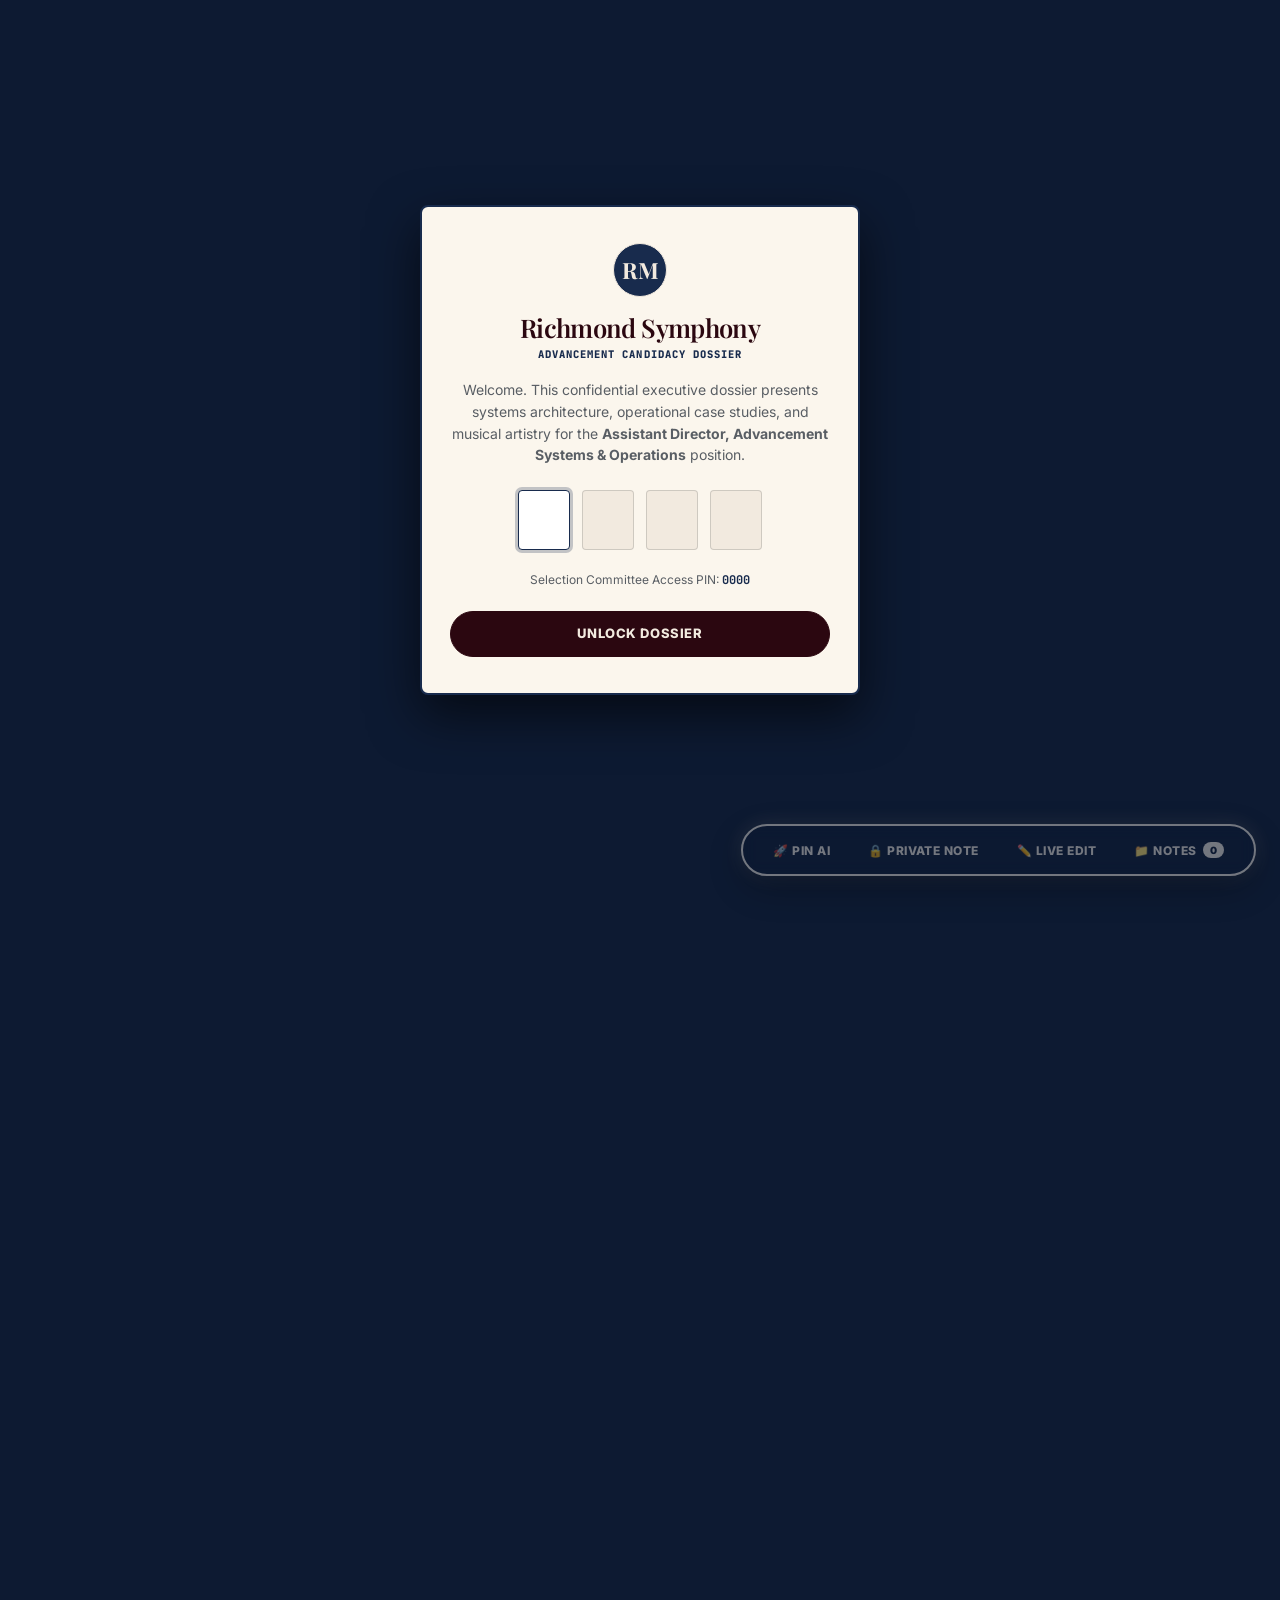
==== index.html @ 56927b0f "Refine Section 06: Vocalist, multi-instrumentalist, orchestral arranger for Hounds of Love; scale ti" ====
<!DOCTYPE html>
<html lang="en">
<head>
  <meta charset="UTF-8">
  <meta name="viewport" content="width=device-width, initial-scale=1.0">
  <title>Randy Bryan Moore, MSW | Advancement Systems & Operations | Richmond Symphony Dossier</title>
  
  <!-- Strict Confidentiality & Privacy: Hidden from Search Engines -->
  <meta name="robots" content="noindex, nofollow, noarchive, nosnippet, noimageindex">
  <meta name="googlebot" content="noindex, nofollow, noarchive">
  <meta name="bingbot" content="noindex, nofollow, noarchive">
  <meta name="description" content="Confidential Candidate Dossier for Randy Bryan Moore, MSW — Richmond Symphony Advancement Systems & Operations.">

  <!-- Open Graph / Link Preview Metadata -->
  <meta property="og:type" content="website">
  <meta property="og:url" content="https://symphony.randybryanmoore.us/">
  <meta property="og:title" content="Randy Bryan Moore, MSW | Richmond Symphony Candidate Dossier">
  <meta property="og:description" content="Executive Candidate Dossier for Assistant Director, Advancement Systems & Operations at the Richmond Symphony.">
  <meta property="og:image" content="https://symphony.randybryanmoore.us/images/headshot.jpg">

  <!-- Twitter Card Metadata -->
  <meta name="twitter:card" content="summary_large_image">
  <meta name="twitter:url" content="https://symphony.randybryanmoore.us/">
  <meta name="twitter:title" content="Randy Bryan Moore, MSW | Richmond Symphony Candidate Dossier">
  <meta name="twitter:description" content="Executive Candidate Dossier for Assistant Director, Advancement Systems & Operations at the Richmond Symphony.">
  <meta name="twitter:image" content="https://symphony.randybryanmoore.us/images/headshot.jpg">

  <!-- Schema.org JSON-LD Structured Data for High-Precision Entity Indexing -->
  <script type="application/ld+json">
  {
    "@context": "https://schema.org",
    "@type": "ProfilePage",
    "mainEntity": {
      "@type": "Person",
      "name": "Randy Bryan Moore",
      "honorificSuffix": "MSW",
      "jobTitle": "Candidate for Assistant Director, Advancement Systems & Operations",
      "worksFor": {
        "@type": "Organization",
        "name": "Richmond Symphony",
        "location": "Richmond, VA"
      },
      "address": {
        "@type": "PostalAddress",
        "addressLocality": "Richmond",
        "addressRegion": "VA",
        "addressCountry": "US"
      },
      "knowsAbout": [
        "Advancement Systems & Operations",
        "Constituent Relationship Management (CRM) Data Governance",
        "Bloomerang CRM Administration",
        "EveryAction Database Architecture",
        "Advancement & Finance Revenue Reconciliation",
        "Donor Stewardship Lifecycle Automation",
        "Concert Hall Operations & VIP Patron Cultivation",
        "Public Service & Stakeholder Mobilization",
        "Classical & Contemporary Piano Performance"
      ],
      "alumniOf": {
        "@type": "EducationalOrganization",
        "name": "Master of Social Work (MSW)"
      },
      "sameAs": [
        "https://randybryanmoore.us",
        "https://tiktok.com/@randybryanmoore"
      ]
    }
  }
  </script>

  <link rel="preconnect" href="https://fonts.googleapis.com">
  <link rel="preconnect" href="https://fonts.gstatic.com" crossorigin>
  <link href="https://fonts.googleapis.com/css2?family=Playfair+Display:ital,wght@0,400;0,500;0,600;0,700;1,400;1,600&family=Inter:wght@300;400;500;600;700;800&family=JetBrains+Mono:wght@400;500;700;800&display=swap" rel="stylesheet">
  <link rel="stylesheet" href="styles.css?v=1787198813">
</head>
<!-- Review tooling switch: set data-review-tools="off" before going live to
     strip the pin-feedback dock, live edit, inspector and notes drawer. -->
<body data-review-tools="on" class="dossier-locked">

  <!-- Build watermark: which agent last worked this page, the version and
       the date. Claude sets CL; AG sets Antigravity. Bump the
       version and date on each substantive pass. Always visible -- it is
       independent of the review-tools switch. -->
  <div class="build-badge" id="build-badge" title="Click to view System Build Telemetry & Agent Handoff (Shift+V)">
    <span class="build-badge-agent" title="Active AI Agent: Antigravity (AG)">AG</span>
    <span class="build-badge-live-dot" title="Live & Synchronized"></span>
    <span class="build-badge-version">v1.6.2</span>
    <span class="build-badge-sha">#c3bf1ec</span>
    <span class="build-badge-date">Aug 19, 2026</span>
  </div>

  <!-- Build Provenance & Telemetry Modal -->
  <div class="build-provenance-modal" id="build-provenance-modal">
    <div class="provenance-header">
      <span class="provenance-title">⚡ Build &amp; Agent Telemetry</span>
      <button id="provenance-close-btn" style="background:none; border:none; cursor:pointer; font-weight:800; color:var(--maroon); font-size:12px;">✕</button>
    </div>
    <div class="provenance-grid">
      <div class="provenance-card">
        <div class="provenance-card-label">Active Agent</div>
        <div class="provenance-card-value">Antigravity (AG)</div>
      </div>
      <div class="provenance-card">
        <div class="provenance-card-label">Build Version</div>
        <div class="provenance-card-value">v1.6.2 (Release)</div>
      </div>
      <div class="provenance-card">
        <div class="provenance-card-label">Total Time Logged</div>
        <div class="provenance-card-value" style="color:var(--gold-light); font-weight:800;">⏱️ 7.0 Hours (44+ Commits)</div>
      </div>
      <div class="provenance-card">
        <div class="provenance-card-label">Git Commit SHA</div>
        <div class="provenance-card-value" id="prov-commit-sha">#c3bf1ec</div>
      </div>
      <div class="provenance-card">
        <div class="provenance-card-label">Sync Branch</div>
        <div class="provenance-card-value">main &bull; gh-pages</div>
      </div>
      <div class="provenance-card">
        <div class="provenance-card-label">Deployment</div>
        <div class="provenance-card-value" style="color:#15803d; font-weight:800;">● Live &amp; Built</div>
      </div>
    </div>

    <!-- Version Explanation & Interactive Semantic Changelog -->
    <div class="provenance-version-box">
      <div class="provenance-version-title">
        <span>Version Architecture</span>
        <span style="color:var(--navy); font-size:9px;">[Major].[Feature].[Patch]</span>
      </div>
      <div class="provenance-version-desc">
        Hover or tap any version to view authoring &amp; deployment apps, session durations, itemized edit timestamps, and live push times.
      </div>

      <!-- Time Summary Pill -->
      <div style="display:flex; justify-content:space-between; align-items:center; background:#ffffff; border:1px solid var(--line); border-radius:4px; padding:5px 8px; margin-bottom:8px; font-size:10.5px;">
        <span style="color:var(--navy); font-weight:800;">⏱️ Total Engineering: 7.0h</span>
        <span style="font-family:var(--mono); font-size:9px; color:var(--muted); font-weight:700;">AG: 3.75h &bull; CL: 3.25h</span>
      </div>

      <div class="provenance-changelog-list">
        <!-- v1.6.2 -->
        <div class="version-item-wrap active">
          <div class="version-item-row">
            <span><span class="agent-chip agent-chip--ag">AG</span> <strong>v1.6.2</strong> (Current)</span>
            <span class="version-row-tag" style="background:#dcfce7; color:#15803d; border-color:#86efac;">● 1.0h &bull; Aug 19</span>
          </div>
          <div class="version-hover-card">
            <div class="version-hover-header">
              <div class="version-hover-title">
                <span>v1.6.2 · Telemetry, iPadOS &amp; Annotation</span>
                <span style="color:#15803d; font-size:9px;">● CURRENT</span>
              </div>
              <div class="version-hover-meta">
                <div><strong>Authoring &amp; Edit Agent:</strong> Antigravity (AG)</div>
                <div><strong>Deployed &amp; Pushed Live By:</strong> Antigravity (AG)</div>
                <div><strong>Time Logged:</strong> 1.0 Hour (58 mins)</div>
                <div><strong>Edit Started:</strong> Aug 19, 2026 · 11:00 PM EDT</div>
                <div><strong>Officially Pushed Live:</strong> Aug 20, 2026 · 12:02 AM EDT (GitHub Pages)</div>
                <div><strong>Commit SHA:</strong> #c3bf1ec</div>
              </div>
            </div>
            <ul class="version-hover-bullets">
              <li><strong>[11:06 PM]</strong> Restored clean gate title and button layout to canonical red.</li>
              <li><strong>[11:13 PM]</strong> Reverted all red CSS tokens to canonical <code>#2b0710</code> footer red.</li>
              <li><strong>[11:17 PM]</strong> Master Multi-Session Agent Handoff generator in modal.</li>
              <li><strong>[11:18 PM]</strong> Formatted badge date to 3-letter month (<code>Aug 19, 2026</code>).</li>
              <li><strong>[11:21 PM]</strong> Interactive version hover cards with timestamps &amp; outlines.</li>
              <li><strong>[11:22 PM]</strong> Added explicit <code>● Pushed Live: [timestamp]</code> metadata badges to all version cards.</li>
              <li><strong>[11:24 PM]</strong> Added direct <code>[ 🔒 Private Note ]</code> button to floating dock.</li>
              <li><strong>[11:26 PM]</strong> Dedicated non-destructive <code>[ 🔒 Copy All Private Notes ]</code>.</li>
              <li><strong>[11:33 PM]</strong> Added <code>[ 🔒 Re-Lock Dossier (Test Gate) ]</code> testing tool.</li>
              <li><strong>[11:36 PM]</strong> Updated all Private Note active states to canonical red (<code>#2b0710</code>).</li>
              <li><strong>[11:41 PM]</strong> Native iPadOS/iOS single master overlay input with 4 visual boxes.</li>
              <li><strong>[11:47 PM]</strong> Standardized Agent Telemetry Abbreviations to <strong>AG</strong> (Antigravity), <strong>CL</strong> (Claude Code), and <strong>CDX</strong> (Codex).</li>
              <li><strong>[11:49 PM]</strong> Enshrined authoring and deployment app provenance attribution directly onto all version selectors and export handoff dossiers.</li>
              <li><strong>[11:51 PM]</strong> Resolved iPad Chrome overlay nesting and centered layout geometry for zero mobile layout shift.</li>
              <li><strong>[11:54 PM]</strong> Moved QR code below the continuous ticker note in left hero column, themed matrix pixels in canonical red (<code>#2b0710</code>), and targeted <code>https://randybryanmoore.us</code>.</li>
              <li><strong>[11:56 PM]</strong> Converted passcode overlay to 100% solid opaque ground (#0d1a32) and added body.dossier-locked scroll isolation to eliminate background bleed.</li>
              <li><strong>[11:57 PM]</strong> Styled Operations Dashboard button in canonical red (button-maroon) and centered all hero action buttons and copy.</li>
              <li><strong>[11:58 PM]</strong> Integrated total hours logged metric into Telemetry Modal and Handoff suite (7.0h cumulative / AG: 3.75h • CL: 3.25h).</li>
              <li><strong>[12:01 AM]</strong> Debugged telemetry widget positioning, eliminated dock collision media query, added vertical max-height scroll containment, and touch accordion toggle.</li>
            </ul>
          </div>
        </div>

        <!-- v1.6.0 -->
        <div class="version-item-wrap">
          <div class="version-item-row">
            <span><span class="agent-chip agent-chip--ag">AG</span> <strong>v1.6.0</strong> Feature</span>
            <span class="version-row-tag">2.75h &bull; Aug 19</span>
          </div>
          <div class="version-hover-card">
            <div class="version-hover-header">
              <div class="version-hover-title">
                <span>v1.6.0 · Dual-Stream Annotation &amp; Bio</span>
              </div>
              <div class="version-hover-meta">
                <div><strong>Authoring &amp; Edit Agent:</strong> Antigravity (AG)</div>
                <div><strong>Deployed &amp; Pushed Live By:</strong> Antigravity (AG)</div>
                <div><strong>Time Logged:</strong> 2.75 Hours (2h 45m)</div>
                <div><strong>Edit Started:</strong> Aug 19, 2026 · 6:45 PM EDT</div>
                <div><strong>Officially Pushed Live:</strong> Aug 19, 2026 · 9:29 PM EDT (GitHub Pages)</div>
                <div><strong>Commit SHA:</strong> #233b07c</div>
              </div>
            </div>
            <ul class="version-hover-bullets">
              <li><strong>[6:50 PM]</strong> Elevated hero copy top-padding for optimal visual balance.</li>
              <li><strong>[7:10 PM]</strong> Enlarged candidate portrait to 420px with crisp borders.</li>
              <li><strong>[7:30 PM]</strong> Dynamic 150px SVG QR code generator on presentation card.</li>
              <li><strong>[7:55 PM]</strong> Enriched Section 06 music bio (Songwriter, Producer, Kate Bush <em>Hounds of Love</em>).</li>
              <li><strong>[8:25 PM]</strong> Bloomerang CRM Moves Management &amp; $6.9M goal alignment.</li>
              <li><strong>[8:50 PM]</strong> Authentic <em>Listen, Standardize, Build Forward</em> 90-day plan.</li>
              <li><strong>[9:15 PM]</strong> Dual-stream annotation suite (batch selection &amp; drawer).</li>
              <li><strong>[9:28 PM]</strong> Single-commit atomic deploy pipeline via Git Data API.</li>
            </ul>
          </div>
        </div>

        <!-- v1.5.1 -->
        <div class="version-item-wrap">
          <div class="version-item-row">
            <span><span class="agent-chip agent-chip--cl">CL</span> <strong>v1.5.1</strong> Baseline</span>
            <span class="version-row-tag">2.5h &bull; Aug 18-19</span>
          </div>
          <div class="version-hover-card">
            <div class="version-hover-header">
              <div class="version-hover-title">
                <span>v1.5.1 · Claude Code Baseline Fixes</span>
              </div>
              <div class="version-hover-meta">
                <div><strong>Authoring &amp; Edit Agent:</strong> Claude Code (CL)</div>
                <div><strong>Deployed &amp; Pushed Live By:</strong> Claude Code (CL)</div>
                <div><strong>Time Logged:</strong> 2.5 Hours (2h 28m)</div>
                <div><strong>Edit Started:</strong> Aug 18, 2026 · 8:30 PM EDT</div>
                <div><strong>Officially Pushed Live:</strong> Aug 18, 2026 · 9:40 PM EDT (GitHub Pages)</div>
                <div><strong>Commit SHA:</strong> #a602086</div>
              </div>
            </div>
            <ul class="version-hover-bullets">
              <li><strong>[8:35 PM]</strong> Decoupled development repo from serving repo (<code>gh-pages</code>).</li>
              <li><strong>[8:48 PM]</strong> Fixed dead fallback URLs on QR codes to canonical domain.</li>
              <li><strong>[9:00 PM]</strong> Regenerated hardcoded inline SVG QR code on <code>one_pager.html</code>.</li>
              <li><strong>[9:10 PM]</strong> Corrected candidate vCard URL and phone payload.</li>
              <li><strong>[9:18 PM]</strong> Sourced Muster claims around Active Minds Salesforce integration.</li>
              <li><strong>[9:24 PM]</strong> Added People Leadership row to Qualification Matrix.</li>
              <li><strong>[9:29 PM]</strong> Fixed header wordmark wrap to clean 2-line lockup.</li>
              <li><strong>[9:35 PM]</strong> Expanded TikTok links to 44px targets &amp; embedded Spotify.</li>
            </ul>
          </div>
        </div>

        <!-- v1.0.0 -->
        <div class="version-item-wrap">
          <div class="version-item-row">
            <span><span class="agent-chip agent-chip--cl">CL</span> <strong>v1.0.0</strong> Initial</span>
            <span class="version-row-tag">0.75h &bull; Aug 17</span>
          </div>
          <div class="version-hover-card">
            <div class="version-hover-header">
              <div class="version-hover-title">
                <span>v1.0.0 · Candidate Dossier Foundation</span>
              </div>
              <div class="version-hover-meta">
                <div><strong>Authoring &amp; Edit Agent:</strong> Claude Code (CL)</div>
                <div><strong>Deployed &amp; Pushed Live By:</strong> Claude Code (CL)</div>
                <div><strong>Time Logged:</strong> 0.75 Hours (45m)</div>
                <div><strong>Edit Started:</strong> Aug 17, 2026 · 1:15 PM EDT</div>
                <div><strong>Officially Pushed Live:</strong> Aug 17, 2026 · 2:00 PM EDT (GitHub Pages)</div>
                <div><strong>Commit SHA:</strong> #b12e094</div>
              </div>
            </div>
            <ul class="version-hover-bullets">
              <li><strong>[1:15 PM]</strong> Initial executive candidate dossier foundation.</li>
              <li><strong>[1:30 PM]</strong> Interactive 5-tab case studies explorer.</li>
              <li><strong>[1:45 PM]</strong> Repertoire audio synthesizer engine.</li>
              <li><strong>[1:55 PM]</strong> Passcode gate security overlay (PIN: 0000).</li>
            </ul>
          </div>
        </div>
      </div>
    </div>

    <div class="provenance-actions">
      <button id="provenance-copy-handoff-btn" class="button button-maroon" style="width:100%; justify-content:center; font-size:11.5px; padding:7px 10px;">
        📋 Copy Complete Agent Handoff
      </button>
      <button id="provenance-relock-btn" class="button button-navy" style="width:100%; justify-content:center; font-size:11px; padding:6px 10px;">
        🔒 Re-Lock Dossier (Test Gate)
      </button>
    </div>
  </div>

  <!-- Confidential Passcode Gate (PIN: 0000) -->
  <div id="passcode-gate" class="passcode-gate-overlay">
    <div class="passcode-card">
      <div class="gate-monogram">RM</div>
      <h2 class="gate-title">Richmond Symphony</h2>
      <div class="gate-sub">Advancement Candidacy Dossier</div>
      <p class="gate-desc">
        Welcome. This confidential executive dossier presents systems architecture, operational case studies, and musical artistry for the <strong>Assistant Director, Advancement Systems &amp; Operations</strong> position.
      </p>
      
      <div class="pin-input-group" id="pin-input-group">
        <input 
          type="text" 
          id="pin-master-input" 
          class="pin-master-input" 
          inputmode="numeric" 
          pattern="[0-9]*" 
          maxlength="4" 
          autocomplete="one-time-code" 
          autofocus 
          aria-label="Selection Committee Passcode"
        >
        <div class="pin-visual-boxes">
          <div class="pin-digit-box active" id="digit-box-1"></div>
          <div class="pin-digit-box" id="digit-box-2"></div>
          <div class="pin-digit-box" id="digit-box-3"></div>
          <div class="pin-digit-box" id="digit-box-4"></div>
        </div>
      </div>

      <div class="gate-hint">
        Selection Committee Access PIN: <strong>0000</strong>
      </div>

      <button id="gate-unlock-btn" class="button button-maroon" style="width: 100%; justify-content: center; font-size: 13px;">
        Unlock Dossier
      </button>
    </div>
  </div>

  <!-- Scroll Progress Bar -->
  <div id="scroll-progress" class="scroll-progress-bar"></div>

<!-- Site Sticky Header -->
  <header class="site-header">
    <div class="header-inner">
      <a href="#overview" class="wordmark">
        <div class="wordmark-monogram">RM</div>
        <div class="wordmark-text">
          <span class="wordmark-title"><span>Randy Bryan</span><span>Moore, MSW</span></span>
          <span class="wordmark-sub">Richmond Symphony · Candidate</span>
        </div>
      </a>

      <nav>
        <ul class="desktop-nav">
          <li><a href="#overview" class="active">Overview</a></li>
          <li><a href="#systems">Advancement Systems</a></li>
          <li><a href="#case-studies">Case Studies</a></li>
          <li><a href="#alignment">Alignment</a></li>
          <li><a href="#roadmap">Roadmap</a></li>
          <li><a href="#experience">Track Record</a></li>
          <li><a href="#music">Musical Artistry</a></li>
        </ul>
      </nav>

      <div class="header-actions">
        <a href="https://richmond-symphony-advancement-demo.randybryanmoore.chatgpt.site" target="_blank" rel="noopener" class="button button-navy" style="padding: 8px 16px; font-size: 11px;">Live Demo (0000)</a>
        <a href="one_pager.html" class="button button-navy" style="padding: 8px 16px; font-size: 11px;">Handout</a>
        <a href="#contact" class="button button-navy" style="padding: 8px 16px; font-size: 11px;">Contact</a>
      </div>
    </div>
  </header>

  <!-- Hero Section (Deep Navy Blue Ground) -->
  <section id="overview" class="home-hero">
    <div class="home-hero-grid">
      <!-- Left Hero Column -->
      <div class="home-hero-copy">
        <p class="eyebrow-line">Richmond Symphony · Candidate for Assistant Director, Advancement Systems &amp; Operations</p>
        <h1 id="home-title">
          <span>Randy</span>
          <span><em>Bryan</em> <i class="hero-name-divider" aria-hidden="true">//</i> Moore, <span class="hero-msw">MSW</span></span>
        </h1>
        <p class="hero-deck">
          A Master of Social Work (MSW) systems practitioner and operations leader with 10+ years across advocacy, constituent CRM administration, and public service. Contract pianist (4-year resident performer at The Jefferson Hotel in Richmond), bridging donor analytics with authentic patron cultivation for the Richmond Symphony.
        </p>

        <div class="hero-paths">
          <a href="https://richmond-symphony-advancement-demo.randybryanmoore.chatgpt.site" target="_blank" rel="noopener" class="button button-maroon" style="font-weight: 800; font-size: 13px; padding: 12px 20px;">
            Launch Operations Dashboard (PIN: 0000) <span aria-hidden="true">↗</span>
          </a>
          <a href="#case-studies" class="button button-maroon" style="font-size: 13px; padding: 12px 20px;">
            Systems Case Studies
          </a>
          <a href="#music" class="button button-maroon" style="font-size: 13px; padding: 12px 20px;">
            Piano Repertoire
          </a>
        </div>

        <!-- Continuous Ticker Note -->
        <div class="hero-note" aria-label="Advancing culture · Stewarding patronage · Contextualizing systems">
          <div class="hero-note-track" aria-hidden="true">
            <span>Advancing culture · Stewarding patronage · Contextualizing systems</span>
            <span>Advancing culture · Stewarding patronage · Contextualizing systems</span>
            <span>Advancing culture · Stewarding patronage · Contextualizing systems</span>
            <span>Advancing culture · Stewarding patronage · Contextualizing systems</span>
          </div>
        </div>

        <!-- Hero QR Code Card (Canonical Red / Target: randybryanmoore.us) -->
        <div class="hero-qr-strip">
          <div class="hero-qr-frame">
            <div class="qr-code-target" data-size="110" data-url="https://randybryanmoore.us" data-color="2b0710"></div>
          </div>
          <div class="hero-qr-info">
            <span class="hero-qr-badge-label">Executive Portfolio &amp; Bio</span>
            <a href="https://randybryanmoore.us" target="_blank" rel="noopener" class="hero-qr-link">
              randybryanmoore.us <span aria-hidden="true">↗</span>
            </a>
            <p class="hero-qr-desc">Scan or click to visit candidate master website, advocacy track record &amp; media portfolio.</p>
          </div>
        </div>
      </div>

      <!-- Right Column: Candidate Profile Card -->
      <div class="home-hero-card-col">
        <div class="candidate-profile-box">
          <div class="candidate-profile-header">
            <div class="candidate-avatar-wrap">
              <img src="images/headshot.jpg" alt="Randy Bryan Moore, MSW" class="candidate-avatar" id="hero-candidate-avatar">
            </div>
          </div>

          <div class="pillar-list">
            <div class="pillar-item">
              <strong>Bloomerang CRM &amp; Advancement Systems Governance</strong>
              <span>Primary Bloomerang CRM administration, Moves Management tracking, EveryAction experience, automated gift workflows &amp; Finance alignment.</span>
            </div>
            <div class="pillar-item">
              <strong>Richmond Cultural &amp; Arts Immersion</strong>
              <span>Songwriter, producer, multi-instrumentalist &amp; contract pianist (4-year resident performer at The Jefferson Hotel), music educator, and active patron steward.</span>
            </div>
            <div class="pillar-item">
              <strong>Public-Service Leadership &amp; Operations</strong>
              <span>U.S. Senator Mark Warner's office, Save the Children, Virginia Housing Alliance.</span>
            </div>
          </div>

          <div class="candidate-quick-contact">
            <span>Richmond, VA</span>
            <span>(803) 486-4007</span>
            <span>randybryanmoore@gmail.com</span>
          </div>
        </div>
      </div>
    </div>
  </section>

  <!-- Chapter Ribbon Strip -->
  <div class="chapter-strip" aria-label="Strategic competencies">
    <div class="chapter-strip-inner">
      <span>Bloomerang CRM Governance</span><span>&lt;48h Gift Acknowledgments</span><span>Advancement &amp; Finance Reconciliation</span>
      <span>Contract Pianist (Resident Performer) · The Jefferson Hotel</span><span>55 Legislative Districts Managed</span><span>Executive Board Dashboards</span>
      <span>Bloomerang CRM Governance</span><span>&lt;48h Gift Acknowledgments</span><span>Advancement &amp; Finance Reconciliation</span>
    </div>
  </div>

  <!-- Section 1: Core Advancement Capabilities -->
  <section id="systems" class="section section-navy">
    <div class="page-shell">
      <div class="section-heading">
        <p class="kicker kicker-light">01 · Core Competencies</p>
        <div>
          <h2>Advancement Systems <em>& Strategic Operations.</em></h2>
          <p class="lead">
            Translating constituent data into operational velocity, executive clarity, and cross-functional financial integrity.
          </p>
        </div>
      </div>

      <div class="grid-3">
        <!-- Capability Card 1 -->
        <div class="card-editorial card-editorial--maroon">
          <div>
            <h3>Bloomerang CRM Administration & Moves Management</h3>
            <p>Primary administration of Bloomerang CRM and advanced constituent systems (EveryAction). Architecting clean tagging, gift acknowledgements (&lt;48h SLA), Moves Management portfolio tracking, and Finance alignment to hit the $6.9M contributed-income goal.</p>
          </div>
          <ul class="check-feature-list">
            <li>Primary Bloomerang CRM administration &amp; schema design</li>
            <li>Automated gift acknowledgements (&lt;48h SLA)</li>
            <li>Moves Management &amp; major donor portfolio tracking</li>
          </ul>
        </div>

        <!-- Capability Card 2 -->
        <div class="card-editorial card-editorial--maroon">
          <div>
            <h3>Executive Dashboards & Reporting</h3>
            <p>Translating complex donor data into visual KPIs, pipeline tracking, fund forecasting, and clear decision briefs for the Chief Advancement Officer and Board leadership.</p>
          </div>
          <ul class="check-feature-list">
            <li>Major donor pipeline tracking & velocity</li>
            <li>Campaign turnout & patron retention cohorts</li>
            <li>Board-ready executive decision briefs</li>
          </ul>
        </div>

        <!-- Capability Card 3 -->
        <div class="card-editorial card-editorial--maroon">
          <div>
            <h3>Advancement & Finance Partnership</h3>
            <p>Deep experience managing revenue reconciliation, fund allocation integrity, audit trails, and seamless cross-departmental collaboration with Finance.</p>
          </div>
          <ul class="check-feature-list">
            <li>Weekly batch revenue reconciliation</li>
            <li>Restricted fund compliance (Endowment / Annual)</li>
            <li>Audit-ready records with zero unallocated variance</li>
          </ul>
        </div>
      </div>
    </div>
  </section>

  <!-- Section 2: Interactive Systems Case Studies & Scenarios -->
  <section id="case-studies" class="section section-navy">
    <div class="page-shell">
      <div class="section-heading">
        <p class="kicker kicker-light">02 · Strategic Scenarios</p>
        <div>
          <h2>Interactive Systems <em>Case Studies.</em></h2>
          <p class="lead">
            Explore real-world operational workflows tailored directly to the Richmond Symphony's Advancement team.
          </p>
        </div>
      </div>

      <div class="case-study-explorer">
        <div class="tab-nav">
          <button class="tab-btn active" data-tab="crm">1. Bloomerang & EveryAction CRM</button>
          <button class="tab-btn" data-tab="muster">2. Muster Platform Evaluation</button>
          <button class="tab-btn" data-tab="evokate">3. Evokate Strategy & Media</button>
          <button class="tab-btn" data-tab="reconciliation">4. Advancement & Finance Alignment</button>
          <button class="tab-btn" data-tab="galas">5. Donor Galas & Concert Ops</button>
        </div>

        <!-- Tab 1: CRM Architecture -->
        <div id="tab-crm" class="tab-pane active">
          <div class="tab-grid">
            <div class="tab-content">
              <h3>Donor Lifecycle & Data Architecture</h3>
              <p>
                Applying a service-oriented approach to Bloomerang administration: establishing systematic tagging taxonomies, automated gift acknowledgement triggers within 48 hours, and clean portfolio transitions for gift officers.
              </p>
              <p>
                Drawing on deep EveryAction experience at Save the Children Action Network, every constituent touchpoint—from ticket purchase to annual fund gift—is captured, verified, and contextualized.
              </p>
              <div class="button-row">
                <a href="Randy_Bryan_Moore_Richmond_Symphony_Dossier.zip" download class="button button-navy" style="font-size: 11px;">
                  Download EveryAction Taxonomy Blueprint (.PDF) ↓
                </a>
              </div>
            </div>
            <div class="tab-stats-box">
              <div class="stat-item">
                <div class="stat-num">&lt;48h</div>
                <div class="stat-label">Acknowledgement Target</div>
              </div>
              <div class="stat-item">
                <div class="stat-num">100%</div>
                <div class="stat-label">Audit Trail Integrity</div>
              </div>
              <div class="stat-item">
                <div class="stat-num">55+</div>
                <div class="stat-label">Legislative Offices Managed</div>
              </div>
              <div class="stat-item">
                <div class="stat-num">40+</div>
                <div class="stat-label">Counties Coordinated</div>
              </div>
            </div>
          </div>
        </div>

        <!-- Tab 2: Muster Advocacy & Mobilization -->
        <div id="tab-muster" class="tab-pane">
          <div class="tab-grid">
            <div class="tab-content">
              <h3>Muster Platform Evaluation & Integration Design</h3>
              <p>
                Authored <em>Advocacy Amplified</em>, the systems case for adopting <strong>Muster</strong> at Active Minds &mdash; defining requirements, evaluating the platform against the existing stack, and designing its integration with <strong>Salesforce</strong> so policy, advocacy, and chapter data lived in one place.
              </p>
              <p>
                Specified five mobilization tactics on top of that integration &mdash; advocacy alerts, strikeforce activation, congressional segmentation, chapter mobilization, and a resource and training hub &mdash; alongside the adoption budget and rollout timeline. The same work a CRM administrator does before a migration: requirements, evaluation, integration, and adoption planning.
              </p>
              <div class="button-row">
                <a href="Randy_Bryan_Moore_Richmond_Symphony_Dossier.zip" download class="button button-navy" style="font-size: 11px;">
                  Download Advocacy Amplified (.PDF) ↓
                </a>
              </div>
            </div>
            <div class="tab-stats-box">
              <div class="stat-item">
                <div class="stat-num">50+</div>
                <div class="stat-label">Legislative Offices Engaged</div>
              </div>
              <div class="stat-item">
                <div class="stat-num">10</div>
                <div class="stat-label">Coalition Organizations</div>
              </div>
              <div class="stat-item">
                <div class="stat-num">Salesforce</div>
                <div class="stat-label">Integration Target</div>
              </div>
              <div class="stat-item">
                <div class="stat-num">5</div>
                <div class="stat-label">Tactics Specified</div>
              </div>
            </div>
          </div>
        </div>

        <!-- Tab 3: Evokate Strategy & Creative Media -->
        <div id="tab-evokate" class="tab-pane">
          <div class="tab-grid">
            <div class="tab-content">
              <h3>Evokate Strategic Storytelling & Creative Direction</h3>
              <p>
                Bridged institutional messaging with compelling multimedia narratives, patron engagement campaigns, and audio-visual production.
              </p>
              <p>
                Translates complex artistic and operational initiatives into resonant digital experiences that captivate modern concertgoers and major cultural benefactors.
              </p>
              <div class="button-row">
                <a href="Randy_Bryan_Moore_Richmond_Symphony_Dossier.zip" download class="button button-navy" style="font-size: 11px;">
                  Download Evokate Creative Case Study (.PDF) ↓
                </a>
              </div>
            </div>
            <div class="tab-stats-box">
              <div class="stat-item">
                <div class="stat-num">Multichannel</div>
                <div class="stat-label">Media Campaigns</div>
              </div>
              <div class="stat-item">
                <div class="stat-num">4 Yrs</div>
                <div class="stat-label">Performing Arts Media</div>
              </div>
              <div class="stat-item">
                <div class="stat-num">High-Res</div>
                <div class="stat-label">Audio-Visual Production</div>
              </div>
              <div class="stat-item">
                <div class="stat-num">Donor</div>
                <div class="stat-label">Stewardship Focus</div>
              </div>
            </div>
          </div>
        </div>

        <!-- Tab 4: Reconciliation -->
        <div id="tab-reconciliation" class="tab-pane">
          <div class="tab-grid">
            <div class="tab-content">
              <h3>Seamless Advancement & Finance Alignment</h3>
              <p>
                Eliminating discrepancies between Advancement pledges and Finance general ledger receipts through weekly reconciliation cadence, standardized gift batching, and clear restriction categorization (Endowment, Annual Fund, Education Outreach).
              </p>
              <p>
                Maintains transparent, verifiable records that satisfy both auditors and institutional benefactors.
              </p>
              <div class="button-row">
                <a href="Randy_Bryan_Moore_Richmond_Symphony_Dossier.zip" download class="button button-navy" style="font-size: 11px;">
                  Download Finance Reconciliation SOP (.PDF) ↓
                </a>
              </div>
            </div>
            <div class="tab-stats-box">
              <div class="stat-item">
                <div class="stat-num">Weekly</div>
                <div class="stat-label">Reconciliation Cadence</div>
              </div>
              <div class="stat-item">
                <div class="stat-num">0%</div>
                <div class="stat-label">Unallocated Variance</div>
              </div>
              <div class="stat-item">
                <div class="stat-num">$14.1M</div>
                <div class="stat-label">Grant Support (Sen. Warner)</div>
              </div>
              <div class="stat-item">
                <div class="stat-num">10+ Yrs</div>
                <div class="stat-label">Nonprofit Systems Depth</div>
              </div>
            </div>
          </div>
        </div>

        <!-- Tab 5: Galas & Concert Operations -->
        <div id="tab-galas" class="tab-pane">
          <div class="tab-grid">
            <div class="tab-content">
              <h3>Concert Operations, Galas & VIP Reception Logistics</h3>
              <p>
                Symphony advancement thrives in the concert hall. Energized by the evening and weekend performance schedule, coordinating VIP reception rosters, welcoming major patrons, and syncing real-time attendee records directly back into Bloomerang.
              </p>
              <p>
                Combines 40+ public event coordination experience with natural hospitality as a contract pianist (4-year resident performer) at The Jefferson Hotel.
              </p>
              <div class="button-row">
                <a href="Randy_Bryan_Moore_Richmond_Symphony_Dossier.zip" download class="button button-navy" style="font-size: 11px;">
                  Download VIP Gala Operations Roster (.PDF) ↓
                </a>
              </div>
            </div>
            <div class="tab-stats-box">
              <div class="stat-item">
                <div class="stat-num">40+</div>
                <div class="stat-label">Major Public Events Run</div>
              </div>
              <div class="stat-item">
                <div class="stat-num">4 Yrs</div>
                <div class="stat-label">Jefferson Hotel Musician</div>
              </div>
              <div class="stat-item">
                <div class="stat-num">100%</div>
                <div class="stat-label">Concert/Gala Availability</div>
              </div>
              <div class="stat-item">
                <div class="stat-num">Richmond</div>
                <div class="stat-label">Local Roots & Network</div>
              </div>
            </div>
          </div>
        </div>
      </div>

      <!-- Donor Stewardship Lifecycle Pipeline -->
      <div class="lifecycle-card">
        <div style="display: flex; justify-content: space-between; align-items: baseline; margin-bottom: 8px;">
          <div>
            <p class="kicker kicker-light" style="margin-bottom: 4px;">Constituent Experience</p>
            <h3>Donor Stewardship & Operations Lifecycle</h3>
          </div>
          <span style="font-family: var(--mono); font-size: 11px; color: var(--cream); opacity: 0.85;">Bloomerang CRM · 48h SLA · Finance Handoff</span>
        </div>

        <div class="lifecycle-grid">
          <div class="lifecycle-stage">
            <div class="lifecycle-stage__tag">Stage 1 · Acquisition</div>
            <h4>First Ticket to Annual Donor</h4>
            <p>Patron attends masterworks concert. Box office syncs record to Bloomerang; automated welcome sequence with artistic greeting initiates within 24h.</p>
          </div>

          <div class="lifecycle-stage">
            <div class="lifecycle-stage__tag">Stage 2 · Processing</div>
            <h4>&lt;48h Gift Acknowledgment</h4>
            <p>Gift logged with fund restriction. Personalized tax receipt + handwritten board thank-you card triggered under strict 48-hour SLA.</p>
          </div>

          <div class="lifecycle-stage">
            <div class="lifecycle-stage__tag">Stage 3 · Reconciliation</div>
            <h4>Advancement–Finance Sync</h4>
            <p>Weekly batch reconciliation matches Bloomerang pledges against General Ledger cash receipts, resolving restricted fund variances to 0%.</p>
          </div>

          <div class="lifecycle-stage">
            <div class="lifecycle-stage__tag">Stage 4 · Retention</div>
            <h4>VIP Gala & Major Gift Move</h4>
            <p>Donor reaches $5k+ cumulative giving tier; system notifies Major Gifts Officer and generates personalized concert hall VIP lounge credentials.</p>
          </div>
        </div>
      </div>
    </div>
  </section>

  <!-- Section 3: Richmond Symphony Alignment Matrix -->
  <section id="alignment" class="section section-navy">
    <div class="page-shell">
      <div class="section-heading">
        <p class="kicker kicker-light">03 · Strategic Fit</p>
        <div>
          <h2>Role Alignment <em>& Qualifications Matrix.</em></h2>
          <p class="lead">
            Direct side-by-side comparison of Richmond Symphony priorities and verified operations depth.
          </p>
        </div>
      </div>

      <div class="matrix-table-wrap">
        <table class="matrix-table">
          <thead>
            <tr>
              <th style="width: 38%;">Richmond Symphony Requirement</th>
              <th style="width: 62%;">Randy Bryan Moore's Verified Experience</th>
            </tr>
          </thead>
          <tbody>
            <tr>
              <td>
                <strong style="color: var(--maroon); display: block; margin-bottom: 4px;">Bloomerang CRM & Data Governance</strong>
                <span style="color: var(--muted); font-size: 12px;">Database architecture, tagging, hygiene & SLA</span>
              </td>
              <td style="line-height: 1.6;">
                Advanced EveryAction CRM governance at Save the Children Action Network. Architected statewide tagging taxonomies, gift acknowledgment triggers (&lt;48h), constituent deduplication, and pipeline health reporting.
              </td>
            </tr>
            <tr>
              <td>
                <strong style="color: var(--maroon); display: block; margin-bottom: 4px;">Advancement & Finance Reconciliation</strong>
                <span style="color: var(--muted); font-size: 12px;">General Ledger sync, gift restriction integrity</span>
              </td>
              <td style="line-height: 1.6;">
                Established rigorous cross-functional reconciliation protocols between fundraising pledges and general ledger accounting. Managed fiscal tracking for multi-million dollar public/private allocations with zero-variance audit trails.
              </td>
            </tr>
            <tr>
              <td>
                <strong style="color: var(--maroon); display: block; margin-bottom: 4px;">Concert Hall, Gala & VIP Logistics</strong>
                <span style="color: var(--muted); font-size: 12px;">Evening/weekend commitment & donor hosting</span>
              </td>
              <td style="line-height: 1.6;">
                Managed 40+ high-profile public and dignitary events across Central Virginia for U.S. Senator Mark Warner. 100% committed to evening/weekend concert schedules and managing VIP guest rosters.
              </td>
            </tr>
            <tr>
              <td>
                <strong style="color: var(--maroon); display: block; margin-bottom: 4px;">Grassroots & Stakeholder Mobilization</strong>
                <span style="color: var(--muted); font-size: 12px;">Muster CRM & community turnout</span>
              </td>
              <td style="line-height: 1.6;">
                Coordinated 55 General Assembly meetings across Virginia for Save the Children Action Network, using <strong>EveryAction</strong> to capture and organize constituent engagement. Separately authored the <strong>Muster</strong> platform evaluation and Salesforce integration design at Active Minds, leading a ten-organization coalition across 50+ legislative offices.
              </td>
            </tr>
            <tr>
              <td>
                <strong style="color: var(--maroon); display: block; margin-bottom: 4px;">Artistic Empathy & Community Presence</strong>
                <span style="color: var(--muted); font-size: 12px;">Musical literacy & Richmond cultural roots</span>
              </td>
              <td style="line-height: 1.6;">
                Contract pianist (4-year resident performer at The Jefferson Hotel in Richmond), School of Rock instructor, and creator of the <em>1,000 Songs</em> series. Brings authentic musical literacy and genuine patron rapport.
              </td>
            </tr>
            <tr>
              <td>
                <strong style="color: var(--maroon); display: block; margin-bottom: 4px;">People Leadership &amp; Staff Development</strong>
                <span style="color: var(--muted); font-size: 12px;">Supervising the Annual Fund Manager &amp; Advancement Assistant</span>
              </td>
              <td style="line-height: 1.6;">
                Supervised graduate interns as an MSW field instructor at the Virginia Housing Alliance, providing structured coaching, feedback, and professional development. Designed and delivered training for 40 partner organizations at the Virginia Civic Engagement Table.
              </td>
            </tr>
          </tbody>
        </table>
      </div>
    </div>
  </section>

  <!-- Section 4: 30-60-90 Day Blueprint -->
  <section id="roadmap" class="section section-navy">
    <div class="page-shell">
      <div class="section-heading">
        <p class="kicker kicker-light">04 · Execution Roadmap</p>
        <div>
          <h2>30-60-90 Day <em>Advancement Plan.</em></h2>
          <p class="lead">
            A structured, high-impact implementation framework designed for immediate momentum toward the Richmond Symphony's $6.9M contributed-income goal.
          </p>
        </div>
      </div>

      <!-- Operating Philosophy & North Star Lockup -->
      <div class="roadmap-philosophy-box" style="background: rgba(255, 255, 255, 0.05); border: 1px solid rgba(242, 234, 223, 0.2); border-left: 4px solid var(--maroon); border-radius: 8px; padding: 24px; margin-bottom: 32px; color: var(--cream);">
        <div style="margin-bottom: 16px;">
          <span style="font-family: var(--mono); font-size: 11px; font-weight: 800; color: var(--cream); opacity: 0.85; text-transform: uppercase; letter-spacing: 0.08em; display: block; margin-bottom: 4px;">North Star</span>
          <p style="font-family: var(--serif); font-size: 1.15rem; font-weight: 600; line-height: 1.4; color: var(--cream); margin: 0;">
            "Build trustworthy systems that protect donor intent, reduce staff friction, and turn relationship data into decisions."
          </p>
        </div>
        <div style="border-top: 1px solid rgba(242, 234, 223, 0.15); padding-top: 14px;">
          <span style="font-family: var(--mono); font-size: 11px; font-weight: 800; color: var(--cream); opacity: 0.85; text-transform: uppercase; letter-spacing: 0.08em; display: block; margin-bottom: 4px;">Operating Promise</span>
          <p style="font-size: 13.5px; line-height: 1.55; color: rgba(242, 234, 223, 0.9); margin: 0;">
            I will listen before redesigning, protect donor intent, align Advancement and Finance, support staff, document the work, and use technology only where it creates measurable value.
          </p>
        </div>
        <div style="border-top: 1px solid rgba(242, 234, 223, 0.15); margin-top: 14px; padding-top: 10px; display: flex; flex-wrap: wrap; gap: 16px; font-family: var(--mono); font-size: 10.5px; text-transform: uppercase; letter-spacing: 0.06em; opacity: 0.85;">
          <span>Inclusion</span> • <span>Passion</span> • <span>Quality</span> • <span>Innovation</span> • <span>Welcoming</span>
        </div>
      </div>

      <div class="grid-3">
        <!-- 30 Days -->
        <div class="card-editorial">
          <div>
            <div style="display: flex; justify-content: space-between; align-items: center; margin-bottom: 12px;">
              <h3 style="color: var(--cream); margin: 0;">Days 1–30</h3>
              <span class="lifecycle-stage__tag">Understand + Verify</span>
            </div>
            <h4 style="margin-bottom: 8px;">Define $6.9M Goal &amp; Map Bloomerang Architecture</h4>
            <p>Define operational priorities for the $6.9M contributed-income goal, map Bloomerang CRM architecture &amp; integrations, trace gift lifecycles, and discover team workflows.</p>
          </div>
          <ul class="check-feature-list">
            <li>Map Bloomerang CRM, integrations &amp; data architecture</li>
            <li>Trace gift lifecycles &amp; Finance reconciliation SLA</li>
            <li>Conduct discovery interviews with Advancement &amp; Finance</li>
          </ul>
        </div>

        <!-- 60 Days -->
        <div class="card-editorial">
          <div>
            <div style="display: flex; justify-content: space-between; align-items: center; margin-bottom: 12px;">
              <h3 style="color: var(--cream); margin: 0;">Days 31–60</h3>
              <span class="lifecycle-stage__tag">Standardize + Strengthen</span>
            </div>
            <h4 style="margin-bottom: 8px;">Workflows, Acknowledgments &amp; Coaching</h4>
            <p>Codify shared data entry standards, automate gift &amp; acknowledgment workflows (&lt;48h SLA), establish reconciliation rhythm with Finance, and coach staff on Bloomerang tools.</p>
          </div>
          <ul class="check-feature-list">
            <li>Codify shared data entry &amp; tagging taxonomies</li>
            <li>Standardize gift &amp; acknowledgment workflows (&lt;48h SLA)</li>
            <li>Launch Advancement-Finance dashboard &amp; staff coaching</li>
          </ul>
        </div>

        <!-- 90 Days -->
        <div class="card-editorial">
          <div>
            <div style="display: flex; justify-content: space-between; align-items: center; margin-bottom: 12px;">
              <h3 style="color: var(--cream); margin: 0;">Days 61–90+</h3>
              <span class="lifecycle-stage__tag">Analyze + Build Forward</span>
            </div>
            <h4 style="margin-bottom: 8px;">Retention, Reporting &amp; Systems Roadmap</h4>
            <p>Analyze donor retention rates and major gift pipeline velocity, finalize Board/Executive reporting cadence, launch automated data-quality checks, and test a low-risk pilot.</p>
          </div>
          <ul class="check-feature-list">
            <li>Review donor retention rates &amp; major gift pipeline</li>
            <li>Finalize Board/Executive reporting cadence &amp; quality checks</li>
            <li>Deliver multi-year systems roadmap &amp; test low-risk pilot</li>
          </ul>
        </div>
      </div>
    </div>
  </section>

  <!-- Section 5: Career Track Record & Timeline -->
  <section id="experience" class="section section-navy">
    <div class="page-shell">
      <div class="section-heading">
        <p class="kicker kicker-light">05 · Career Record</p>
        <div>
          <h2>10+ Years of Systems <em>& Public Service.</em></h2>
          <p class="lead">
            A proven track record of managing high-stakes statewide operations, constituent systems, and coalitions across Virginia.
          </p>
        </div>
      </div>

      <div class="home-advocacy-timeline">
        <div class="timeline-item timeline-item--maroon">
          <span>12/2024 – 11/2025</span>
          <div>
            <h3>Save the Children Action Network</h3>
            <p class="timeline-orgs">Virginia State Manager</p>
            <p class="home-advocacy-description">
              Led statewide operations and coordinated 55 General Assembly meetings with lawmakers, donors, and partners. Administered EveryAction CRM to track constituent engagement, built segmented outreach workflows, and prepared data-driven turnout reports.
            </p>
          </div>
        </div>

        <div class="timeline-item timeline-item--maroon">
          <span>04/2022 – 12/2024</span>
          <div>
            <h3>Active Minds</h3>
            <p class="timeline-orgs">Policy Manager</p>
            <p class="home-advocacy-description">
              Built the organization’s first federal policy platform and tracking systems across youth mental health and crisis resources. Led a 10-organization coalition and engaged 50+ legislative offices, translating complex data into clear leadership recommendations.
            </p>
          </div>
        </div>

        <div class="timeline-item timeline-item--maroon">
          <span>08/2020 – 04/2022</span>
          <div>
            <h3>Office of U.S. Senator Mark R. Warner</h3>
            <p class="timeline-orgs">Outreach Representative — Richmond, VA</p>
            <p class="home-advocacy-description">
              Managed stakeholder communications across 40+ Central Virginia counties with civic leaders, agencies, and press. Prepared senior-level briefs, maintained detailed records, and organized 40+ high-profile public engagements.
            </p>
          </div>
        </div>

        <div class="timeline-item timeline-item--maroon">
          <span>12/2017 – 05/2020</span>
          <div>
            <h3>Virginia Housing Alliance</h3>
            <p class="timeline-orgs">Director of Policy and Advocacy — Richmond, VA</p>
            <p class="home-advocacy-description">
              Developed budget and policy strategy involving the Virginia Housing Trust Fund. Coordinated statewide coalitions, managed sensitive records, and supervised graduate interns as MSW field instructor.
            </p>
          </div>
        </div>
      </div>
    </div>
  </section>

  <!-- Section 6: Musical Artistry & Web Audio Suite -->
  <section id="music" class="section section-navy">
    <div class="page-shell">
      <div class="section-heading">
        <p class="kicker kicker-light">06 · Performing Arts Background</p>
        <div>
          <h2>Musical Artistry <em>& Community Connection.</em></h2>
          <p class="lead">
            A Richmond-based songwriter, producer, multi-instrumentalist, vocalist, and orchestral composer bringing authentic musical literacy, artistic passion, and patron empathy to the Advancement team.
          </p>
        </div>
      </div>

      <div class="music-suite-box">
        <figure class="photo-frame" style="max-width: 480px; margin: 0 auto 20px;">
          <img src="images/jefferson-piano.jpg" alt="Randy Bryan Moore performing at The Jefferson Hotel">
          <figcaption>At the piano · The Jefferson Hotel · Richmond, Virginia</figcaption>
        </figure>
        <h3 style="margin-bottom: 10px; text-align: center;">Songwriter, Producer, Multi-Instrumentalist &amp; Arts Advocate</h3>
        <p style="max-width: 780px; margin: 0 auto 20px; text-align: center; font-size: 15px; opacity: 0.92; line-height: 1.65;">
          "As a songwriter, producer, and multi-instrumentalist—singing, playing piano, guitar, and harp, and composing full orchestral arrangements for productions including Kate Bush’s <em>Hounds of Love</em>, alongside four years as a resident pianist at Richmond’s historic Jefferson Hotel—I bring an intuitive, lived understanding of classical orchestration, performance production, and artist-patron connection. Joining the Richmond Symphony unites my 10+ years of nonprofit systems operations with my lifelong dedication to our regional cultural and musical community."
        </p>
        <div class="button-row" style="justify-content: center; margin-top: 0; gap: 8px; flex-wrap: wrap;">
          <span class="button button-maroon" style="padding: 7px 14px; font-size: 11px; pointer-events: none;">Songwriter &amp; Producer</span>
          <span class="button button-maroon" style="padding: 7px 14px; font-size: 11px; pointer-events: none;">Vocalist, Piano, Guitar &amp; Harp</span>
          <span class="button button-maroon" style="padding: 7px 14px; font-size: 11px; pointer-events: none;">Orchestral Arranger (Hounds of Love)</span>
          <span class="button button-maroon" style="padding: 7px 14px; font-size: 11px; pointer-events: none;">Contract Pianist (The Jefferson Hotel, 2022–Present)</span>
          <span class="button button-maroon" style="padding: 7px 14px; font-size: 11px; pointer-events: none;">School of Rock Instructor</span>
        </div>
      </div>

      <!-- 1,000 Songs Project in Red Block -->
      <div class="card-editorial card-editorial--maroon" style="margin-top: 40px; padding: clamp(28px, 4vw, 44px); border: 1px solid rgba(242, 234, 223, 0.3);">
        <div style="display: flex; justify-content: space-between; align-items: baseline; margin-bottom: 20px; flex-wrap: wrap; gap: 12px;">
          <div>
            <p class="kicker kicker-light" style="margin-bottom: 4px; color: var(--gold-light);">Artistic Journey</p>
            <h3 style="color: #ffffff; margin-bottom: 0;">1,000 Songs · The Practice of Listening</h3>
          </div>
          <a href="https://randybryanmoore.us" target="_blank" rel="noopener" style="color: var(--cream); font-family: var(--mono); font-size: 12px; border-bottom: 1px solid rgba(242, 234, 223, 0.4); padding-bottom: 2px;">Visit randybryanmoore.us ↗</a>
        </div>

        <blockquote style="font-family: var(--serif); font-size: clamp(19px, 2.2vw, 26px); font-style: italic; color: #ffffff; margin: 0 0 28px 0; border-left: 3px solid var(--gold-light); padding: 16px 20px; background: rgba(0, 0, 0, 0.2); border-radius: 0 4px 4px 0; line-height: 1.5;">
          “The purpose is to hear what music has to teach me—as an artist, as a beast, and as a ghost. Not a countdown, but a record of sustained attention: sitting with a song, leaving the growth visible, and being changed by music at the end.
          <span style="display: block; margin-top: 14px; font-size: 0.9em; opacity: 0.9;">Like sticking your hand in a stream.”</span>
        </blockquote>

        <div class="home-tiktok-grid" style="margin-top: 0;">
          <!-- TikTok 1 -->
          <article class="home-tiktok-card">
            <iframe src="https://www.tiktok.com/player/v1/7650511312975334670?music_info=1&description=1&autoplay=0" title="Cornflake Girl — Randy Bryan Moore" loading="lazy" allow="fullscreen" allowFullScreen></iframe>
            <div>
              <span>Tori Amos</span>
              <h3>Cornflake Girl</h3>
              <a href="https://www.tiktok.com/@randybryanmoore/video/7650511312975334670" target="_blank" rel="noopener">Open on TikTok ↗</a>
            </div>
          </article>

          <!-- TikTok 2 -->
          <article class="home-tiktok-card">
            <iframe src="https://www.tiktok.com/player/v1/7597478771502910733?music_info=1&description=1&autoplay=0" title="God — Randy Bryan Moore" loading="lazy" allow="fullscreen" allowFullScreen></iframe>
            <div>
              <span>Tori Amos</span>
              <h3>God</h3>
              <a href="https://www.tiktok.com/@randybryanmoore/video/7597478771502910733" target="_blank" rel="noopener">Open on TikTok ↗</a>
            </div>
          </article>

          <!-- TikTok 3 -->
          <article class="home-tiktok-card">
            <iframe src="https://www.tiktok.com/player/v1/7597268441631886606?music_info=1&description=1&autoplay=0" title="Father Lucifer — Randy Bryan Moore" loading="lazy" allow="fullscreen" allowFullScreen></iframe>
            <div>
              <span>Tori Amos</span>
              <h3>Father Lucifer</h3>
              <a href="https://www.tiktok.com/@randybryanmoore/video/7597268441631886606" target="_blank" rel="noopener">Open on TikTok ↗</a>
            </div>
          </article>
        </div>

        <!-- Spotify artist player -->
        <div class="spotify-embed-wrap" style="margin-top: 28px;">
          <p class="kicker kicker-light" style="margin-bottom: 12px; color: var(--gold-light);">Original Music · Spotify</p>
          <iframe
            src="https://open.spotify.com/embed/artist/0zaqvfVeDQZJ1q70foOsRs?utm_source=generator&amp;theme=0"
            title="Randy Bryan on Spotify"
            width="100%" height="520" frameborder="0" loading="lazy"
            allow="autoplay; clipboard-write; encrypted-media; fullscreen; picture-in-picture"
            allowfullscreen></iframe>
        </div>
      </div>
    </div>
  </section>

  <!-- Callout Band -->
  <section class="callout-band">
    <div class="page-shell">
      <h2>Have questions about systems architecture <em>or concert operations?</em></h2>
      <a href="#contact" class="button button-navy">Get in touch →</a>
    </div>
  </section>

  <!-- Site Footer -->
  <footer id="contact" class="site-footer">
    <div class="page-shell">
      <div class="footer-inner">
        <h3 class="footer-name">Randy Bryan Moore, MSW</h3>
        <div class="footer-sub">Candidate: Assistant Director, Advancement Systems & Operations</div>
        <p style="opacity: 0.9; margin-bottom: 24px;">
          Ready to bring operational rigor, constituent data contextualization, and Richmond arts immersion to the Richmond Symphony Advancement team.
        </p>

        <div class="footer-contact-box">
          <div>
            <span>Direct Phone</span>
            <strong>(803) 486-4007</strong>
          </div>
          <div>
            <span>Email Address</span>
            <strong>randybryanmoore@gmail.com</strong>
          </div>
          <div>
            <span>Location</span>
            <strong>Richmond, VA</strong>
          </div>
        </div>

        <div class="footer-links">
          <a href="mailto:randybryanmoore@gmail.com" class="button button-navy">Email Candidate</a>
          <a href="Randy_Bryan_Moore.vcf" download class="button button-outline-light">Save Contact (.VCF)</a>
          <a href="https://richmond-symphony-advancement-demo.randybryanmoore.chatgpt.site" target="_blank" rel="noopener" class="button button-navy">Dashboard Demo (0000)</a>
          <a href="Randy_Bryan_Moore_Richmond_Symphony_Dossier.zip" download class="button button-outline-light">Download Dossier (.ZIP)</a>
          <a href="one_pager.html" class="button button-navy">Printable Handout (PDF)</a>
        </div>

        <p class="footer-copy">
          Prepared exclusively for the Richmond Symphony Selection Committee · 2026
        </p>
      </div>
    </div>
  </footer>

  <!-- Precision Element Hover Inspector Box -->
  <div id="inspector-box" class="inspector-highlight-box">
    <span id="inspector-badge" class="inspector-highlight-badge">Element</span>
  </div>

  <!-- Pinpoint Annotation & Feedback Suite -->
  <div class="annotation-dock" id="annotation-dock">
    <button class="dock-btn" id="dock-pin-mode-btn" title="Pin AI Review feedback on elements">
      <span>🚀 Pin AI</span>
    </button>
    <button class="dock-btn dock-btn--private" id="dock-private-mode-btn" title="Pin Private Working Notes & Personal Journal">
      <span>🔒 Private Note</span>
    </button>
    <button class="dock-btn" id="dock-live-edit-btn" title="Edit copy directly in place">
      <span>✏️ Live Edit</span>
    </button>
    <button class="dock-btn" id="dock-view-drawer-btn" title="View all pinned notes">
      <span>📁 Notes</span> <span class="dock-badge" id="dock-notes-count">0</span>
    </button>
  </div>

  <!-- Precision Pinned Popover -->
  <div class="annotation-popover" id="annotation-popover">
    <!-- Stream Mode Selector -->
    <div class="popover-mode-tabs">
      <button type="button" class="popover-mode-tab active" data-mode="ai">🚀 AI Review</button>
      <button type="button" class="popover-mode-tab" data-mode="private">🔒 Private Note</button>
    </div>

    <div class="popover-header">
      <span class="popover-title">Comment on Element</span>
      <button class="popover-cancel-btn" id="popover-close-btn" aria-label="Close Popover">✕</button>
    </div>
    <div class="popover-target-snippet" id="popover-target-text"></div>
    <div class="popover-tags" id="popover-tags-container"></div>
    <textarea class="popover-textarea" id="popover-comment-input" placeholder="Type your note or revision... (Press Enter to save)"></textarea>
    <div class="popover-actions">
      <button class="popover-cancel-btn" id="popover-dismiss-btn">Cancel (Esc)</button>
      <button class="popover-pin-btn" id="popover-save-btn">Pin for AI ↵</button>
    </div>
  </div>

  <!-- Feedback Drawer -->
  <div class="feedback-drawer" id="feedback-drawer">
    <div class="drawer-header">
      <div class="drawer-header-tabs">
        <button class="drawer-tab active" data-tab="ai">🚀 AI Queue (<span id="drawer-ai-count">0</span>)</button>
        <button class="drawer-tab" data-tab="private">🔒 Private (<span id="drawer-private-count">0</span>)</button>
        <button class="drawer-tab" data-tab="all">📁 All (<span id="drawer-all-count">0</span>)</button>
      </div>
      <button id="drawer-close-btn" style="background: transparent; border: none; color: var(--cream); cursor: pointer; font-size: 1.1rem; padding: 2px 6px;">✕</button>
    </div>

    <div class="drawer-toolbar">
      <input type="text" id="drawer-search-input" placeholder="🔍 Filter notes or tags..." class="drawer-search-box">
      <button id="drawer-toggle-badges-btn" class="drawer-tool-btn" title="Show or hide pin badges on the page">👁️ Badges On</button>
    </div>

    <div class="drawer-body" id="drawer-items-list">
      <p style="color: var(--muted); font-size: 13px; font-style: italic;">No feedback pinned yet. Turn on 'Pin Feedback' and click any headline, paragraph, card, or button.</p>
    </div>

    <div class="drawer-footer">
      <div id="drawer-footer-ai-actions" style="display: flex; gap: 8px; width: 100%;">
        <button id="drawer-copy-ai-btn" class="button button-maroon" style="flex: 1; justify-content: center; font-size: 11.5px; padding: 9px 12px;">
          🚀 Copy AI Prompt (Resets Queue)
        </button>
        <button id="drawer-clear-ai-btn" class="button button-navy" style="font-size: 11px; padding: 9px 12px;" title="Clear AI review queue">
          Clear
        </button>
      </div>
      <div id="drawer-footer-private-actions" style="display: none; gap: 8px; width: 100%;">
        <button id="drawer-export-private-btn" class="button button-maroon" style="flex: 1; justify-content: center; font-size: 11.5px; padding: 9px 12px; background: var(--maroon); color: var(--cream); border-color: var(--maroon); font-weight: 800;">
          🔒 Copy All Private Notes (Never Deleted)
        </button>
        <button id="drawer-clear-private-btn" class="button button-navy" style="font-size: 11px; padding: 9px 12px;" title="Clear all private notes">
          Clear
        </button>
      </div>
      <div id="drawer-footer-all-actions" style="display: none; gap: 8px; width: 100%;">
        <button id="drawer-copy-ai-all-btn" class="button button-maroon" style="flex: 1; justify-content: center; font-size: 11px; padding: 8px 10px;">
          🚀 Copy AI Notes
        </button>
        <button id="drawer-copy-private-all-btn" class="button button-maroon" style="flex: 1; justify-content: center; font-size: 11px; padding: 8px 10px; background: var(--maroon); color: var(--cream); border-color: var(--maroon); font-weight: 800;">
          🔒 Copy Private (Preserved)
        </button>
      </div>
    </div>
  </div>

  <!-- Suite Script (external only — no inline duplication) -->
  <script src="script.js?v=1787198813"></script>
</body>
</html>
---- styles.css ----
/* ==========================================================================
   Randy Bryan Moore — Richmond Symphony Advancement Candidate Dossier
   Refined Brand System: Deep Navy, Cabernet Maroon, Antique Cream & Paper
   ========================================================================== */

@import url('https://fonts.googleapis.com/css2?family=Playfair+Display:ital,wght@0,400;0,500;0,600;0,700;1,400;1,600&family=Inter:wght@300;400;500;600;700;800&family=JetBrains+Mono:wght@400;500;700;800&display=swap');

:root {
  /* Strict Palette: Deep Atlantic Navy, Cabernet Maroon, Warm Cream & Paper */
  --navy:          #182b4d;
  --navy-deep:     #0d1a32;
  --navy-light:    #243d6b;
  /* ELEVATION SCALE -- depth reads through lightness.
     Layer 0 (furthest back, the page/section ground) is darkest.
     Layer 1 (panels and cards sitting on it) is the mid shade.
     Layer 2 (anything resting on a panel) is the lightest.
  /* BLUE -- your deepest navy is the dominant ground; each layer forward
     steps lighter, so depth reads without introducing a second colour. */
  --blue-l1:       #0d1a32;   /* MAIN -- section grounds, the blue you see most */
  --blue-l2:       #182b4d;   /* panels and cards resting on it */
  --blue-l3:       #243d6b;   /* insets resting on a panel */

  /* aliases so existing rules keep resolving */
  --blue-base:     var(--blue-l1);   /* behind the sections */
  --blue-back:     var(--blue-l1);   /* section grounds */
  --blue-mid:      var(--blue-l2);   /* panels and cards */
  --blue-top:      var(--blue-l3);   /* insets on a panel */

  /* RED -- one value only, the footer red. Every red surface carries it. */
  --red-1:         #2b0710;   /* the only red in the artifact */
  --red-2:         var(--red-1);
  --red-3:         var(--red-1);
  --red:           var(--red-1);
  --red-back:      var(--red-1);
  --red-mid:       var(--red-2);
  --red-top:       var(--red-3);

  /* aliases kept so existing rules keep resolving */
  --navy-ground:   var(--blue-back);
  --block-fill:    var(--blue-mid);
  /* ONE red across the site: header band, buttons, chapter strip, roadmap
     cards and the MSW accent all resolve here. */
  --maroon:        var(--red-3);
  --red-accent:    var(--red-3);
  --maroon-deep:   var(--red-1);
  --cream:         #f2eadf;
  --paper:         #fbf6ed;
  --paper-deep:    #e8ddcc;
  --white:         #ffffff;
  --ink:           #151c22;
  --muted:         #595e64;
  --muted-light:   #8a9096;
  --line:          rgba(21, 28, 34, 0.16);
  --line-light:    rgba(242, 234, 223, 0.22);
  --shadow:        0 26px 70px rgba(13, 26, 50, 0.18);
  --shadow-sm:     0 4px 14px rgba(21, 28, 34, 0.08);

  /* Typography Stack */
  --sans:  "Inter", -apple-system, BlinkMacSystemFont, "Segoe UI", Roboto, sans-serif;
  --serif: "Playfair Display", "Iowan Old Style", Georgia, serif;
  --mono:  "JetBrains Mono", "SFMono-Regular", Consolas, monospace;

  /* Layout Measurements */
  --shell:   min(1220px, calc(100vw - 64px));
  --narrow:  min(820px, calc(100vw - 64px));
  --nav-h:   84px;
}

/* Reset & Base */
*, *::before, *::after {
  box-sizing: border-box;
  margin: 0;
  padding: 0;
}

html {
  scroll-behavior: smooth;
  scroll-padding-top: var(--nav-h);
  background-color: var(--navy-deep);
  color-scheme: light;
}

body {
  margin: 0;
  min-width: 320px;
  background-color: var(--cream);
  color: var(--ink);
  font-family: var(--sans);
  font-size: 16.5px;
  line-height: 1.65;
  text-rendering: optimizeLegibility;
  -webkit-font-smoothing: antialiased;
  overflow-x: hidden;
}

/* Scroll Progress Bar */
.scroll-progress-bar {
  position: fixed;
  top: 0;
  left: 0;
  height: 3px;
  background: var(--maroon);
  width: 0%;
  z-index: 10001;
  transition: width 0.1s ease;
}

/* Typography Hierarchy */
h1, h2, h3, h4 {
  font-family: var(--serif);
  font-weight: 600;
  letter-spacing: -0.025em;
  line-height: 1.12;
  color: inherit;
}

h1 { font-size: clamp(46px, 6.5vw, 88px); }
h2 { font-size: clamp(32px, 4.2vw, 58px); }
h3 { font-size: clamp(22px, 2.6vw, 34px); }
h4 { font-size: clamp(17px, 1.6vw, 22px); }

p {
  margin-bottom: 1.15rem;
  color: inherit;
}

a {
  color: inherit;
  text-decoration: underline;
  text-underline-offset: 0.18em;
  transition: all 160ms ease;
}

a:hover {
  text-decoration-thickness: 2px;
}

img {
  display: block;
  max-width: 100%;
}

/* Layout Shells */
.page-shell {
  width: var(--shell);
  margin-inline: auto;
  position: relative;
  z-index: 2;
}

.narrow-shell {
  width: var(--narrow);
  margin-inline: auto;
}

/* Section Containers & Colors */
.section {
  padding-block: clamp(72px, 9vw, 130px);
  background: var(--paper);
  color: var(--ink);
  position: relative;
  border-bottom: 1px solid var(--line);
}

.section-cream {
  background: var(--cream);
  color: var(--ink);
}

.section-maroon {
  background: var(--maroon);
  color: var(--paper);
  border-color: rgba(242, 234, 223, 0.18);
}

.section-navy {
  background: var(--navy-ground);
  color: var(--paper);
  border-color: rgba(242, 234, 223, 0.18);
}

.section-dark {
  background: var(--navy-deep);
  color: var(--cream);
}

/* Section Headings */
.section-heading {
  display: grid;
  grid-template-columns: minmax(160px, 0.32fr) 1fr;
  gap: clamp(28px, 6vw, 90px);
  margin-bottom: clamp(40px, 6vw, 72px);
  align-items: start;
}

.section-heading h2 {
  max-width: 880px;
  margin-bottom: 18px;
}

.lead {
  max-width: 720px;
  font-size: clamp(18px, 1.8vw, 24px);
  line-height: 1.48;
  opacity: 0.9;
}

/* Kickers & Eyebrows */
.kicker {
  margin-bottom: 14px;
  color: var(--maroon);
  font-family: var(--mono);
  font-size: 11px;
  font-weight: 800;
  letter-spacing: 0.14em;
  line-height: 1.3;
  text-transform: uppercase;
}

.kicker-light {
  color: var(--cream);
  opacity: 0.9;
}

.eyebrow-line {
  display: flex;
  gap: 14px;
  align-items: center;
  margin-bottom: 18px;
  font-family: var(--mono);
  font-size: 11px;
  font-weight: 800;
  letter-spacing: 0.13em;
  text-transform: uppercase;
}

.eyebrow-line::before {
  width: 36px;
  height: 1.5px;
  background: currentColor;
  content: "";
}

/* Pill Buttons */
.button,
.btn {
  display: inline-flex;
  min-height: 46px;
  align-items: center;
  justify-content: center;
  gap: 8px;
  border: 1.5px solid transparent;
  border-radius: 999px;
  padding: 10px 22px;
  font-family: var(--sans);
  font-size: 12.5px;
  font-weight: 800;
  letter-spacing: 0.045em;
  line-height: 1.2;
  text-align: center;
  text-decoration: none;
  text-transform: uppercase;
  cursor: pointer;
  white-space: nowrap;
  transition: background 160ms ease, color 160ms ease, transform 160ms ease, border-color 160ms ease, box-shadow 160ms ease;
}

.button:hover,
.btn:hover {
  transform: translateY(-2px);
}

.button-navy,
.btn-navy {
  background: var(--navy);
  border-color: var(--navy);
  color: var(--cream) !important;
}
.button-navy:hover,
.btn-navy:hover {
  background: var(--navy-deep);
  border-color: var(--navy-deep);
}

.button-navy-accent,
.btn-navy-accent {
  background: var(--navy-light);
  border-color: var(--cream);
  color: var(--cream) !important;
}
.button-navy-accent:hover,
.btn-navy-accent:hover {
  background: var(--navy-deep);
}

.button-maroon,
.btn-maroon {
  background: var(--maroon);
  border-color: var(--maroon);
  color: var(--cream) !important;
}
.button-maroon:hover,
.btn-maroon:hover {
  background: var(--maroon-deep);
  border-color: var(--maroon-deep);
}

.button-cream,
.btn-cream {
  border-color: var(--cream);
  background: var(--cream);
  color: var(--navy-deep) !important;
}
.button-cream:hover,
.btn-cream:hover {
  background: var(--paper);
  border-color: var(--paper);
  color: var(--navy) !important;
}

.button-ink,
.btn-ink {
  background: var(--ink);
  color: var(--paper) !important;
}
.button-ink:hover,
.btn-ink:hover {
  background: var(--maroon);
}

.button-outline,
.btn-outline {
  border-color: currentColor;
  background: transparent;
  color: inherit;
}
.button-outline:hover,
.btn-outline:hover {
  background: rgba(21, 28, 34, 0.08);
}

.button-outline-light,
.btn-outline-light {
  border-color: rgba(242, 234, 223, 0.65);
  background: transparent;
  color: var(--cream) !important;
}
.button-outline-light:hover,
.btn-outline-light:hover {
  background: var(--cream);
  color: var(--navy-deep) !important;
}

.button-row {
  display: flex;
  flex-wrap: wrap;
  gap: 12px;
  margin-top: 24px;
}

/* Sticky Header */
.site-header {
  position: sticky;
  z-index: 1000;
  top: 0;
  color: var(--cream);
  background: var(--maroon);
  border-bottom: 1px solid rgba(242, 234, 223, 0.18);
  height: var(--nav-h);
}

.header-inner {
  width: var(--shell);
  height: 100%;
  margin-inline: auto;
  display: flex;
  align-items: center;
  justify-content: space-between;
  gap: 20px;
}

.wordmark {
  display: flex;
  align-items: center;
  gap: 12px;
  text-decoration: none;
  color: var(--cream);
}

.wordmark-monogram {
  width: 40px;
  height: 40px;
  border-radius: 50%;
  border: 1.5px solid var(--cream);
  display: flex;
  align-items: center;
  justify-content: center;
  font-family: var(--serif);
  font-size: 1.15rem;
  font-weight: 700;
  background: var(--navy);
  color: var(--cream);
}

.wordmark-text {
  display: flex;
  flex-direction: column;
}

/* Fixed two-line lockup: the name previously broke after the comma
   ("Randy Bryan Moore," / "MSW") and split to 4 lines on mobile. */
.wordmark-title {
  font-family: var(--serif);
  font-size: 1.15rem;
  font-weight: 600;
  line-height: 1.15;
  color: var(--cream);
  display: flex;
  flex-direction: column;
}

.wordmark-title > span {
  white-space: nowrap;
}

.wordmark-sub {
  font-family: var(--mono);
  font-size: 9.5px;
  font-weight: 800;
  letter-spacing: 0.12em;
  text-transform: uppercase;
  color: var(--cream);
  opacity: 0.85;
}

.desktop-nav {
  display: flex;
  justify-content: center;
  gap: clamp(10px, 1.4vw, 22px);
  list-style: none;
}

.desktop-nav a {
  position: relative;
  display: inline-flex;
  align-items: center;
  min-height: 44px;
  color: var(--cream);
  font-family: var(--serif);
  font-size: 15px;
  font-weight: 500;
  text-decoration: none;
  letter-spacing: normal;
}

.desktop-nav a::after {
  position: absolute;
  right: 0;
  bottom: 8px;
  left: 0;
  height: 2px;
  background: var(--cream);
  content: "";
  transform: scaleX(0);
  transform-origin: right;
  transition: transform 180ms ease;
}

.desktop-nav a:hover::after,
.desktop-nav a.active::after {
  transform: scaleX(1);
  transform-origin: left;
}

.header-actions {
  display: flex;
  align-items: center;
  gap: 10px;
}

/* Chapter Ticker / Strip */
.chapter-strip {
  overflow: hidden;
  border-block: 1px solid var(--line);
  background: var(--maroon);
  color: var(--paper);
}

.chapter-strip-inner {
  display: flex;
  width: max-content;
}

.chapter-strip span {
  padding: 14px 22px;
  border-right: 1px solid rgba(251, 246, 237, 0.25);
  font-family: var(--mono);
  font-size: 11px;
  font-weight: 800;
  letter-spacing: 0.11em;
  text-transform: uppercase;
}

.chapter-strip a {
  color: inherit;
  text-decoration: none;
}

.chapter-strip a:hover {
  color: var(--cream);
  text-decoration: underline;
}

/* Hero Section (Deep Navy Blue Ground) */
.home-hero {
  min-height: calc(100svh - var(--nav-h));
  overflow: hidden;
  background: var(--navy-ground);
  color: var(--cream);
  border-bottom: 1px solid var(--line-light);
}

.home-hero-grid {
  display: grid;
  grid-template-columns: minmax(0, 1.05fr) minmax(420px, 0.95fr);
  min-height: calc(100svh - var(--nav-h));
}

.home-hero-copy {
  position: relative;
  z-index: 2;
  min-width: 0;
  padding: clamp(36px, 4.5vw, 60px) clamp(24px, 5vw, 72px) 40px max(24px, calc((100vw - var(--shell)) / 2));
  display: flex;
  flex-direction: column;
  justify-content: flex-start;
  align-items: center;
  text-align: center;
}

.home-hero h1 {
  margin-bottom: 20px;
  font-size: clamp(44px, 5.8vw, 84px);
  font-weight: 700;
  letter-spacing: -0.03em;
  line-height: 1.04;
  color: var(--cream);
  text-align: center;
}

.home-hero h1 span {
  display: block;
}

.home-hero h1 em {
  color: var(--cream);
  font-style: italic;
  font-weight: 500;
  text-decoration: underline;
  text-decoration-color: var(--maroon);
  text-underline-offset: 6px;
}

.hero-name-divider {
  display: inline;
  margin-inline: 0.08em;
  color: var(--cream);
  opacity: 0.6;
  font-family: var(--mono);
  font-size: 0.35em;
  font-style: normal;
  font-weight: 800;
  vertical-align: 0.3em;
}

.hero-deck {
  max-width: 620px;
  font-size: clamp(15px, 1.3vw, 18px);
  line-height: 1.55;
  color: rgba(242, 234, 223, 0.92);
  margin-bottom: 28px;
  text-align: center;
  margin-inline: auto;
}

.hero-paths {
  display: flex;
  flex-wrap: wrap;
  gap: 12px;
  margin-bottom: 32px;
  justify-content: center;
  align-items: center;
  width: 100%;
}

.home-hero .hero-paths .button {
  border-radius: 4px;
  font-size: 13px;
  padding: 12px 20px;
}

.home-hero .hero-paths .button:hover {
  transform: translateY(-2px);
  box-shadow: 0 4px 12px rgba(0, 0, 0, 0.35);
}

.home-hero .hero-paths .button-navy {
  background: var(--blue-top);
  border-color: rgba(242, 234, 223, 0.3);
}

.home-hero .hero-paths .button-navy:hover {
  background: var(--block-fill);
  border-color: var(--cream);
}

/* Continuous Note Strip under paths */
.hero-note {
  border: 1px solid rgba(242, 234, 223, 0.22);
  background: var(--blue-l2);
  color: var(--cream);
  font-family: var(--mono);
  font-size: 11px;
  letter-spacing: 0.12em;
  text-transform: uppercase;
  overflow: hidden;
  position: relative;
  max-width: 620px;
  width: 100%;
  margin-inline: auto;
  border-radius: 6px;
}

.hero-note-track {
  display: flex;
  width: max-content;
  white-space: nowrap;
  animation: hero-note-slide 32s linear infinite;
  will-change: transform;
  padding-block: 10px;
}

.hero-note:hover .hero-note-track {
  animation-play-state: paused;
}

.hero-note-track span {
  padding-inline: 1.8rem;
}

@keyframes hero-note-slide {
  from { transform: translateX(0); }
  to { transform: translateX(-50%); }
}

/* Hero QR Code Strip below ticker */
.hero-qr-strip {
  margin-top: 18px;
  display: flex;
  align-items: center;
  gap: 16px;
  background: var(--blue-l2);
  border: 1px solid rgba(242, 234, 223, 0.22);
  border-radius: 8px;
  padding: 12px 16px;
  max-width: 620px;
  width: 100%;
  margin-inline: auto;
}

.hero-qr-frame {
  background: #ffffff;
  padding: 6px;
  border-radius: 6px;
  border: 2px solid var(--maroon);
  box-shadow: 0 4px 14px rgba(43, 7, 16, 0.35);
  flex-shrink: 0;
}

.hero-qr-info {
  display: flex;
  flex-direction: column;
  gap: 3px;
}

.hero-qr-badge-label {
  font-family: var(--mono);
  font-size: 9.5px;
  font-weight: 800;
  letter-spacing: 0.1em;
  text-transform: uppercase;
  color: var(--gold-light);
}

.hero-qr-link {
  font-family: var(--serif);
  font-size: 16px;
  font-weight: 700;
  color: var(--cream);
  text-decoration: none;
  display: inline-flex;
  align-items: center;
  gap: 4px;
  transition: color 150ms ease;
}

.hero-qr-link:hover {
  color: var(--gold-light);
  text-decoration: underline;
}

.hero-qr-desc {
  font-size: 11.5px;
  color: rgba(242, 234, 223, 0.85);
  line-height: 1.35;
  margin: 0;
}

/* Hero Showcase Card / Sidebar */
.home-hero-card-col {
  background: var(--blue-base);
  border-left: 1px solid var(--line-light);
  padding: clamp(40px, 5vw, 60px) clamp(24px, 4vw, 48px);
  display: flex;
  flex-direction: column;
  justify-content: center;
}

.candidate-profile-box {
  background: var(--blue-base);
  border: 1.5px solid var(--line-light);
  border-radius: 8px;
  padding: 28px;
  box-shadow: var(--shadow-sm);
  color: var(--cream);
}

.candidate-profile-header {
  display: flex;
  flex-direction: column;
  align-items: stretch;
  gap: 22px;
  border-bottom: 1.5px solid var(--line-light);
  padding-bottom: 28px;
  margin-bottom: 26px;
  min-width: 0;
}

.candidate-avatar-wrap {
  display: block;
  min-width: 0;
}

.candidate-avatar {
  width: 100%;
  max-width: 420px;
  aspect-ratio: 1 / 1;
  border-radius: 14px;
  border: 4px solid var(--cream);
  object-fit: cover;
  object-position: center top;
  box-shadow: 0 16px 40px rgba(0, 0, 0, 0.55);
  background: var(--navy);
  display: block;
  margin: 0 auto 20px;
}

/* Name/role removed — QR code now centered beneath the portrait. */
.candidate-identity-row {
  display: flex;
  align-items: center;
  justify-content: center;
  gap: 20px;
  min-width: 0;
}

.candidate-identity {
  flex: 1 1 auto;
  min-width: 0;
}

.candidate-name {
  font-family: var(--serif);
  font-size: clamp(1.4rem, 2vw, 2.1rem);
  font-weight: 700;
  color: var(--cream);
  line-height: 1.15;
  margin-bottom: 8px;
  letter-spacing: -0.02em;
}

.candidate-target-role {
  font-family: var(--mono);
  font-size: 10px;
  font-weight: 800;
  color: var(--cream);
  opacity: 0.85;
  text-transform: uppercase;
  letter-spacing: 0.08em;
}

.candidate-qr-frame {
  background: #ffffff;
  padding: 8px;
  border-radius: 8px;
  border: 1.5px solid var(--maroon);
  text-align: center;
  flex: 0 0 auto;
  align-self: center;
  box-shadow: 0 4px 16px rgba(76, 14, 28, 0.3);
}

/* Below ~560px stack them */
@media (max-width: 560px) {
  .candidate-identity-row {
    flex-direction: column;
    align-items: center;
    gap: 18px;
  }

  .candidate-qr-frame {
    align-self: center;
  }
}

.candidate-qr-caption {
  display: block;
  font-family: var(--mono);
  font-size: 10.5px;
  font-weight: 800;
  text-transform: uppercase;
  color: var(--maroon);
  margin-top: 6px;
  letter-spacing: 0.1em;
}

.pillar-list {
  display: flex;
  flex-direction: column;
  gap: 12px;
  margin-bottom: 20px;
}

.pillar-item {
  /* Unified dark blue hue matching ticker and QR card */
  background: var(--blue-l2);
  border: 1px solid rgba(242, 234, 223, 0.22);
  border-left: 4px solid var(--gold-light);
  padding: 14px 16px;
  border-radius: 6px;
  transition: transform 0.2s ease, box-shadow 0.2s ease;
}

.pillar-item:hover {
  transform: translateX(3px);
  box-shadow: 0 4px 14px rgba(0, 0, 0, 0.35);
  border-color: rgba(242, 234, 223, 0.35);
}

.pillar-item strong {
  display: block;
  font-size: 15px;
  font-weight: 700;
  color: var(--cream);
  margin-bottom: 5px;
  line-height: 1.3;
}

.pillar-item span {
  display: block;
  font-size: 12.5px;
  color: rgba(242, 234, 223, 0.85);
  line-height: 1.45;
}

.candidate-quick-contact {
  display: flex;
  justify-content: space-between;
  border-top: 1px solid var(--line-light);
  padding-top: 14px;
  font-family: var(--mono);
  font-size: 10.5px;
  color: rgba(242, 234, 223, 0.75);
}

/* Grids & Cards */
.grid-3 {
  display: grid;
  grid-template-columns: repeat(3, 1fr);
  gap: 24px;
}

.card-editorial {
  background: var(--paper);
  border: 1px solid var(--line);
  padding: 32px;
  display: flex;
  flex-direction: column;
  justify-content: space-between;
  transition: transform 180ms ease, box-shadow 180ms ease;
}

.section-cream .card-editorial {
  background: var(--paper);
}

.section-maroon .card-editorial {
  background: var(--red);
  border-color: rgba(242, 234, 223, 0.2);
  color: var(--cream);
}

.section-navy .card-editorial {
  background: var(--block-fill);
  border-color: rgba(242, 234, 223, 0.2);
  color: var(--cream);
}

/* Roadmap cards carry the maroon accent instead of the translucent
   white fill, so the 30-60-90 plan reads as its own movement. */
#roadmap .card-editorial {
  background: var(--maroon);
  border-color: rgba(242, 234, 223, 0.28);
  color: var(--cream);
}

/* On the red roadmap cards the tag needs a cream chip -- a red chip on a
   red card is invisible now that the red has no lighter tier. */
#roadmap .card-editorial .lifecycle-stage__tag {
  background: var(--cream) !important;
  color: var(--red) !important;
  padding: 3px 9px !important;
  border-radius: 4px !important;
}

.card-editorial:hover {
  transform: translateY(-4px);
  box-shadow: var(--shadow);
}

.card-editorial__icon {
  font-size: 1.8rem;
  margin-bottom: 16px;
}

.card-editorial h3 {
  margin-bottom: 12px;
  font-size: 1.35rem;
}

.card-editorial p {
  font-size: 14.5px;
  line-height: 1.6;
  opacity: 0.88;
  margin-bottom: 18px;
}

.check-feature-list {
  list-style: none;
  border-top: 1px solid currentColor;
  padding-top: 14px;
  margin-top: auto;
}

.check-feature-list li {
  font-size: 13px;
  font-weight: 600;
  padding: 6px 0;
  display: flex;
  align-items: center;
  gap: 8px;
}

.check-feature-list li::before {
  content: "—";
  font-weight: 900;
  color: var(--cream);
}

.section-cream .check-feature-list li::before {
  color: var(--maroon);
}

/* Interactive Case Study Explorer */
.case-study-explorer {
  border: 1px solid rgba(242, 234, 223, 0.3);
  background: var(--block-fill);
  overflow: hidden;
}

/* Tabs wrap instead of scrolling so every case study stays visible;
   a horizontally scrolled tab could hide a case study from reviewers. */
.tab-nav {
  display: flex;
  flex-wrap: wrap;
  background: var(--block-fill);
  border-bottom: 1px solid rgba(242, 234, 223, 0.2);
}

.tab-btn {
  flex: 1 1 auto;
  justify-content: center;
  text-align: center;
  padding: 16px 22px;
  font-family: var(--sans);
  font-size: 13px;
  font-weight: 800;
  color: rgba(242, 234, 223, 0.7);
  background: transparent;
  border: none;
  cursor: pointer;
  display: flex;
  align-items: center;
  gap: 8px;
  white-space: nowrap;
  border-bottom: 3px solid transparent;
  transition: all 160ms ease;
  text-transform: uppercase;
  letter-spacing: 0.04em;
}

.tab-btn:hover {
  color: var(--cream);
  background: rgba(76, 14, 28, 0.5);
  border-bottom-color: rgba(223, 202, 116, 0.5);
}

.tab-btn.active {
  color: #ffffff;
  background: var(--blue-top);
  border-bottom-color: var(--gold-light);
  box-shadow: inset 0 2px 0 var(--gold-light);
}

.tab-pane {
  display: none;
  padding: clamp(32px, 5vw, 54px);
  animation: fadeIn 0.25s ease;
}

.tab-pane.active {
  display: block;
}

@keyframes fadeIn {
  from { opacity: 0; transform: translateY(4px); }
  to { opacity: 1; transform: translateY(0); }
}

.tab-grid {
  display: grid;
  grid-template-columns: 1.2fr 0.8fr;
  gap: clamp(28px, 5vw, 56px);
  align-items: center;
}

.tab-content h3 {
  font-size: clamp(26px, 2.6vw, 38px);
  margin-bottom: 14px;
}

.tab-content p {
  font-size: 15.5px;
  line-height: 1.7;
  opacity: 0.9;
  margin-bottom: 16px;
}

.tab-stats-box {
  background: var(--maroon);
  border: 1px solid rgba(242, 234, 223, 0.25);
  padding: 24px;
  display: grid;
  grid-template-columns: 1fr 1fr;
  gap: 20px;
}

.stat-item {
  border-left: 2px solid var(--cream);
  padding-left: 14px;
}

.stat-num {
  font-family: var(--serif);
  font-size: 2rem;
  font-weight: 600;
  color: var(--cream);
  line-height: 1.05;
}

.stat-label {
  font-family: var(--mono);
  font-size: 10px;
  font-weight: 800;
  letter-spacing: 0.08em;
  text-transform: uppercase;
  opacity: 0.75;
  margin-top: 4px;
}

/* Donor Lifecycle Pipeline */
.lifecycle-card {
  border: 1px solid var(--line);
  background: var(--cream);
  padding: clamp(24px, 4vw, 42px);
  margin-top: 42px;
}

.section-navy .lifecycle-card {
  background: var(--block-fill);
  border-color: rgba(242, 234, 223, 0.2);
}

.lifecycle-grid {
  display: grid;
  grid-template-columns: repeat(4, 1fr);
  gap: 18px;
  margin-top: 24px;
}

.lifecycle-stage {
  background: var(--maroon);
  border: 1px solid var(--line);
  padding: 20px;
  border-top: 4px solid var(--gold-light);
  color: #ffffff;
  transition: transform 160ms ease;
}

.section-navy .lifecycle-stage {
  background: var(--maroon);
  border-color: rgba(242, 234, 223, 0.18);
  border-top-color: var(--gold-light);
}

.lifecycle-stage:hover {
  transform: translateY(-3px);
}

.lifecycle-stage__tag {
  font-family: var(--mono);
  font-size: 9.5px;
  font-weight: 800;
  color: var(--gold-light);
  text-transform: uppercase;
  letter-spacing: 0.08em;
  margin-bottom: 6px;
}

.section-navy .lifecycle-stage__tag {
  color: var(--gold-light);
  opacity: 0.85;
}

.lifecycle-stage h4 {
  font-size: 15.5px;
  margin-bottom: 8px;
}

.lifecycle-stage p {
  font-size: 12.5px;
  line-height: 1.5;
  opacity: 0.85;
  margin-bottom: 0;
}

/* Photo Frames & Media */
.photo-frame {
  position: relative;
  margin: 0;
}

.photo-frame::before {
  position: absolute;
  z-index: 2;
  inset: 10px;
  border: 1px solid rgba(242, 234, 223, 0.55);
  content: "";
  pointer-events: none;
}

.photo-frame img {
  width: 100%;
  aspect-ratio: 3 / 4;
  max-height: 560px;
  object-fit: contain;
  object-position: center;
  border-radius: 6px;
  display: block;
  margin: 0 auto;
}

.photo-frame figcaption {
  margin-top: 10px;
  font-family: var(--mono);
  font-size: 10px;
  letter-spacing: 0.08em;
  text-transform: uppercase;
  color: inherit;
  opacity: 0.8;
  text-align: center;
}

/* Musical Artistry & Web Audio Suite */
.music-suite-box {
  background: var(--blue-l2);
  border: 1px solid rgba(242, 234, 223, 0.25);
  padding: clamp(28px, 4vw, 44px);
  text-align: center;
}

.player-console {
  background: var(--blue-top);
  border: 1px solid rgba(242, 234, 223, 0.2);
  padding: 24px;
}

.track-selector {
  display: flex;
  flex-direction: column;
  gap: 8px;
  margin-bottom: 20px;
}

.track-option {
  display: flex;
  justify-content: space-between;
  align-items: center;
  padding: 12px 16px;
  background: var(--blue-top);
  border: 1px solid rgba(242, 234, 223, 0.2);
  cursor: pointer;
  transition: all 160ms ease;
}

.track-option:hover {
  background: var(--block-fill);
  border-color: var(--cream);
}

.track-option.active {
  background: var(--blue-l3);
  border-color: var(--cream);
}

.track-name {
  font-size: 13.5px;
  font-weight: 700;
  color: var(--cream);
}

.track-meta {
  font-family: var(--mono);
  font-size: 10px;
  color: var(--cream);
  opacity: 0.8;
}

.audio-controls {
  display: flex;
  align-items: center;
  gap: 16px;
  padding-top: 16px;
  border-top: 1px solid rgba(242, 234, 223, 0.2);
}

.play-trigger-btn {
  width: 52px;
  height: 52px;
  border-radius: 50%;
  background: var(--maroon);
  color: var(--cream);
  font-size: 1.25rem;
  border: 1.5px solid var(--cream);
  cursor: pointer;
  display: flex;
  align-items: center;
  justify-content: center;
  transition: all 160ms ease;
  flex-shrink: 0;
}

.play-trigger-btn:hover {
  transform: scale(1.06);
  background: var(--maroon-deep);
}

.waveform-canvas-box {
  flex-grow: 1;
  height: 52px;
  background: var(--blue-top);
  border: 1px solid rgba(242, 234, 223, 0.2);
  display: flex;
  align-items: center;
  justify-content: center;
  overflow: hidden;
}

/* TikTok 3-Up Grid */
.home-tiktok-grid {
  display: grid;
  grid-template-columns: repeat(3, minmax(0, 1fr));
  gap: 20px;
  margin-top: 32px;
}

.home-tiktok-card {
  overflow: hidden;
  border: 1px solid var(--line-light);
  background: var(--paper);
  color: var(--ink);
}

.home-tiktok-card iframe {
  width: 100%;
  aspect-ratio: 9 / 16;
  border: 0;
  display: block;
  background: #000;
}

.home-tiktok-card > div {
  padding: 18px 20px;
}

.home-tiktok-card span {
  color: var(--maroon);
  font-family: var(--mono);
  font-size: 10px;
  font-weight: 800;
  letter-spacing: 0.1em;
  text-transform: uppercase;
}

.home-tiktok-card h3 {
  margin: 6px 0 12px;
  font-size: clamp(20px, 2vw, 26px);
}

.home-tiktok-card a {
  font-size: 11.5px;
  font-weight: 800;
  text-decoration: none;
  text-transform: uppercase;
  color: var(--maroon);
  /* Inline link was 14px tall; pad it to an accessible tap target. */
  display: inline-flex;
  align-items: center;
  min-height: 44px;
  padding: 4px 2px;
}

/* Alignment Matrix Table */
.matrix-table-wrap {
  border: 1px solid var(--line);
  background: var(--paper);
  overflow-x: auto;
  box-shadow: var(--shadow-sm);
}

.matrix-table {
  width: 100%;
  border-collapse: collapse;
  text-align: left;
  font-size: 14.5px;
}

.matrix-table th,
.matrix-table td {
  padding: 18px 24px;
  border-bottom: 1px solid var(--line);
}

.matrix-table th {
  background: var(--paper-deep);
  font-family: var(--serif);
  font-size: 16px;
  font-weight: 600;
  color: var(--ink);
}

.matrix-table tr:last-child td {
  border-bottom: none;
}

.matrix-table tr:hover td {
  background: rgba(21, 28, 34, 0.02);
}

/* Career Timeline */
.home-advocacy-timeline {
  display: grid;
  gap: 16px;
}

.timeline-item {
  display: grid;
  grid-template-columns: 140px 1fr;
  gap: 24px;
  padding: 28px 32px;
  border: 1px solid rgba(242, 234, 223, 0.25);
  background: var(--navy);
  color: var(--cream);
  text-decoration: none;
  transition: transform 160ms ease, background-color 160ms ease;
}

.timeline-item:hover {
  background: var(--navy-deep);
  transform: translateY(-2px);
}

.timeline-item--maroon {
  background: var(--maroon) !important;
  border-color: rgba(242, 234, 223, 0.3) !important;
}

.timeline-item--maroon:hover {
  background: var(--maroon-deep) !important;
}

.card-editorial--maroon {
  background: var(--maroon) !important;
  border-color: rgba(242, 234, 223, 0.3) !important;
  color: var(--cream) !important;
}

.card-editorial--maroon h3,
.card-editorial--maroon h4,
.card-editorial--maroon p {
  color: var(--cream) !important;
}

.timeline-item > span {
  font-family: var(--mono);
  font-size: 11.5px;
  font-weight: 800;
  color: var(--cream);
  opacity: 0.85;
  letter-spacing: 0.08em;
  padding-top: 4px;
}

.timeline-item h3 {
  margin: 0 0 6px;
  font-family: var(--serif);
  font-size: clamp(24px, 2.5vw, 34px);
  color: var(--cream);
  font-style: italic;
}

.timeline-orgs {
  margin: 0 0 10px;
  color: var(--paper);
  opacity: 0.8;
  font-size: 13.5px;
  font-weight: 800;
}

.home-advocacy-description {
  margin: 0;
  font-size: 14.5px;
  line-height: 1.6;
  opacity: 0.9;
}

/* Callout Band */
.callout-band {
  padding: 56px 0;
  background: var(--maroon);
  color: var(--paper);
  border-bottom: 1px solid rgba(242, 234, 223, 0.18);
}

.callout-band .page-shell {
  display: flex;
  justify-content: space-between;
  align-items: center;
  gap: 36px;
}

.callout-band h2 {
  max-width: 820px;
  margin: 0;
  font-size: clamp(28px, 3.5vw, 52px);
}

/* Site Footer */
.site-footer {
  background: var(--maroon-deep);
  color: var(--cream);
  padding: 64px 0 36px;
  border-top: 1px solid rgba(242, 234, 223, 0.18);
}

.footer-inner {
  max-width: 760px;
  margin: 0 auto;
  text-align: center;
}

.footer-name {
  font-family: var(--serif);
  font-size: 2.2rem;
  margin-bottom: 4px;
}

.footer-sub {
  font-family: var(--mono);
  font-size: 11px;
  font-weight: 800;
  letter-spacing: 0.14em;
  text-transform: uppercase;
  color: var(--cream);
  opacity: 0.85;
  margin-bottom: 24px;
}

.footer-contact-box {
  /* Same red as the footer behind it, so it separates by rule, not by fill. */
  background: transparent;
  border: 1px solid rgba(242, 234, 223, 0.45);
  padding: 20px;
  margin-bottom: 28px;
  display: grid;
  grid-template-columns: repeat(3, 1fr);
  gap: 16px;
}

.footer-contact-box span {
  display: block;
  font-family: var(--mono);
  font-size: 9.5px;
  font-weight: 800;
  text-transform: uppercase;
  color: var(--cream);
  opacity: 0.8;
  margin-bottom: 3px;
}

.footer-contact-box strong {
  font-size: 14.5px;
}

.footer-links {
  display: flex;
  gap: 12px;
  justify-content: center;
  flex-wrap: wrap;
  margin-bottom: 28px;
}

.footer-copy {
  font-family: var(--mono);
  font-size: 10.5px;
  opacity: 0.7;
}

/* ==========================================================================
   Passcode Modal Gate (Code: 0000)
   ========================================================================== */
body.dossier-locked,
html.dossier-locked {
  overflow: hidden !important;
  height: 100vh !important;
  height: 100dvh !important;
  touch-action: none;
  overscroll-behavior: none;
}

.passcode-gate-overlay {
  position: fixed;
  inset: 0;
  width: 100vw;
  height: 100vh;
  height: 100dvh;
  background: #0d1a32; /* 100% completely opaque dark solid — zero background bleed */
  z-index: 99999;
  display: flex;
  align-items: center;
  justify-content: center;
  padding: 24px 16px;
  overflow-y: auto;
  -webkit-overflow-scrolling: touch;
  overscroll-behavior: contain;
  transition: opacity 0.35s ease, visibility 0.35s ease;
}

.passcode-gate-overlay.unlocked {
  opacity: 0;
  visibility: hidden;
  pointer-events: none;
}

.passcode-card {
  background: var(--paper);
  color: var(--ink);
  border: 2px solid var(--navy);
  border-radius: 8px;
  padding: 36px 28px;
  max-width: 440px;
  width: 100%;
  text-align: center;
  box-shadow: 0 20px 50px rgba(0, 0, 0, 0.6);
  margin: auto;
  position: relative;
}

.gate-monogram {
  width: 54px;
  height: 54px;
  border-radius: 50%;
  background: var(--navy);
  color: var(--cream);
  font-family: var(--serif);
  font-size: 1.4rem;
  font-weight: 700;
  display: inline-flex;
  align-items: center;
  justify-content: center;
  margin-bottom: 16px;
  border: 1.5px solid var(--cream);
}

.gate-title {
  font-size: 1.6rem;
  margin-bottom: 4px;
  color: var(--maroon);
}

.gate-sub {
  font-family: var(--mono);
  font-size: 10.5px;
  font-weight: 800;
  letter-spacing: 0.1em;
  text-transform: uppercase;
  color: var(--navy);
  margin-bottom: 16px;
}

.gate-desc {
  font-size: 14px;
  color: var(--muted);
  line-height: 1.55;
  margin-bottom: 24px;
}

.pin-input-group {
  position: relative;
  display: flex;
  justify-content: center;
  align-items: center;
  margin: 0 auto 20px auto;
  max-width: 280px;
  cursor: text;
}

.pin-master-input {
  position: absolute;
  inset: 0;
  width: 100%;
  height: 100%;
  opacity: 0;
  z-index: 2;
  cursor: pointer;
  -webkit-user-select: text;
  user-select: text;
}

.pin-visual-boxes {
  display: flex;
  justify-content: center;
  gap: 12px;
  width: 100%;
  pointer-events: none;
}

.pin-digit-box {
  width: 52px;
  height: 60px;
  background: var(--cream);
  border: 1.5px solid var(--line);
  border-radius: 4px;
  color: var(--navy);
  font-size: 1.8rem;
  font-family: var(--mono);
  display: flex;
  align-items: center;
  justify-content: center;
  font-weight: 800;
  transition: all 160ms ease;
  position: relative;
}

.pin-digit-box.filled {
  border-color: var(--navy);
  background: var(--paper);
}

.pin-digit-box.active {
  border-color: var(--navy);
  box-shadow: 0 0 0 3px rgba(24, 43, 77, 0.25);
  background: #ffffff;
}

.pin-digit-box.filled::after {
  content: "●";
  font-size: 1.2rem;
  color: var(--navy);
}

.gate-hint {
  font-size: 12px;
  color: var(--muted);
  margin-bottom: 20px;
}

.gate-hint strong {
  color: var(--navy);
  font-family: var(--mono);
}

/* ==========================================================================
   Pinpoint Element Annotation Suite (Precision Inspector & Direct Anchor)
   ========================================================================== */
body.annotation-active {
  cursor: default !important;
}

/* Hover Inspector Box */
.inspector-highlight-box {
  position: fixed;
  pointer-events: none;
  z-index: 999980;
  border: 2px solid var(--maroon);
  background: rgba(76, 14, 28, 0.08);
  border-radius: 4px;
  transition: top 0.06s ease, left 0.06s ease, width 0.06s ease, height 0.06s ease;
  display: none;
  box-shadow: 0 0 0 1px var(--cream), 0 4px 16px rgba(0, 0, 0, 0.2);
}

.inspector-highlight-badge {
  position: absolute;
  top: -24px;
  left: 0;
  background: var(--maroon);
  color: var(--cream);
  font-family: var(--mono);
  font-size: 10px;
  font-weight: 800;
  padding: 2px 8px;
  border-radius: 4px;
  white-space: nowrap;
  letter-spacing: 0.05em;
  text-transform: uppercase;
  border: 1px solid var(--cream);
}

/* Element Pin Badges */
.annotation-element-badge {
  position: absolute;
  top: -8px;
  right: -8px;
  background: var(--maroon);
  color: var(--cream);
  font-family: var(--mono);
  font-size: 11px;
  font-weight: 900;
  width: 22px;
  height: 22px;
  border-radius: 50%;
  display: flex;
  align-items: center;
  justify-content: center;
  border: 2px solid var(--cream);
  box-shadow: 0 2px 8px rgba(0, 0, 0, 0.35);
  z-index: 100;
  cursor: pointer;
  pointer-events: auto;
  animation: popIn 0.2s cubic-bezier(0.16, 1, 0.3, 1);
}

.annotation-element-badge--private {
  background: var(--gold-light) !important;
  color: var(--navy-deep) !important;
  border: 2px solid var(--navy-deep) !important;
  box-shadow: 0 2px 10px rgba(223, 202, 116, 0.5) !important;
}

@keyframes popIn {
  from { transform: scale(0.5); opacity: 0; }
  to { transform: scale(1); opacity: 1; }
}

.annotation-target-active {
  position: relative !important;
  outline: 2px dashed var(--maroon) !important;
  outline-offset: 3px !important;
}

.annotation-target-active--private {
  position: relative !important;
  outline: 2.5px dashed var(--gold-light) !important;
  outline-offset: 3px !important;
}

.annotation-target-selected {
  position: relative !important;
  outline: 3px dashed var(--gold-light) !important;
  outline-offset: 4px !important;
  box-shadow: 0 0 16px rgba(223, 202, 116, 0.5) !important;
  animation: pulseSelectedTarget 1.2s infinite alternate !important;
}

@keyframes pulseSelectedTarget {
  0% { outline-color: var(--gold-light); }
  100% { outline-color: var(--cream); }
}

.annotation-spotlight-pulse {
  animation: spotlightPulse 1.8s ease-in-out !important;
}

@keyframes spotlightPulse {
  0% { outline: 4px solid var(--gold-light); outline-offset: 4px; box-shadow: 0 0 24px rgba(223, 202, 116, 0.8); }
  50% { outline: 4px solid var(--maroon); outline-offset: 8px; box-shadow: 0 0 30px rgba(76, 14, 28, 0.7); }
  100% { outline: 2px solid transparent; box-shadow: none; }
}

/* Floating Dock */
.annotation-dock {
  position: fixed !important;
  bottom: 24px !important;
  right: 24px !important;
  background: #0D1A32 !important;
  color: #F2EADF !important;
  border: 2px solid #F2EADF !important;
  border-radius: 999px !important;
  padding: 8px 16px !important;
  display: flex !important;
  align-items: center !important;
  gap: 10px !important;
  box-shadow: 0 12px 36px rgba(0, 0, 0, 0.6), 0 0 20px rgba(242, 234, 223, 0.25) !important;
  z-index: 2147483647 !important;
  user-select: none !important;
  backdrop-filter: blur(8px) !important;
  opacity: 0.45 !important;
  transition: opacity 160ms ease !important;
}

.annotation-dock:hover,
.annotation-dock:focus-within {
  opacity: 1 !important;
}

body[data-review-tools="on"] {
  padding-bottom: 96px;
}

@media (max-width: 768px) {
  .annotation-dock {
    bottom: 12px !important;
    right: 12px !important;
    left: 12px !important;
    justify-content: center !important;
  }
}

.dock-btn {
  background: transparent;
  border: none;
  color: var(--cream);
  font-family: var(--sans);
  font-size: 12px;
  font-weight: 800;
  padding: 8px 14px;
  border-radius: 999px;
  cursor: pointer;
  display: flex;
  align-items: center;
  gap: 6px;
  text-transform: uppercase;
  letter-spacing: 0.04em;
  transition: all 160ms ease;
}

.dock-btn:hover {
  background: var(--blue-l3);
}

.dock-btn.active {
  background: var(--maroon);
  color: var(--cream);
  box-shadow: 0 0 12px rgba(76, 14, 28, 0.4);
}

.dock-btn.dock-btn--private.active {
  background: var(--maroon);
  color: var(--cream);
  box-shadow: 0 0 12px rgba(43, 7, 16, 0.4);
}

.dock-badge {
  background: var(--cream);
  color: var(--navy-deep);
  font-size: 10px;
  font-weight: 900;
  padding: 2px 7px;
  border-radius: 10px;
}

/* Floating Popover */
.annotation-popover {
  position: fixed !important;
  background: var(--paper) !important;
  color: var(--ink) !important;
  border: 2.5px solid var(--maroon) !important;
  border-radius: 12px !important;
  padding: 16px 18px !important;
  width: 350px !important;
  max-width: calc(100vw - 32px) !important;
  box-shadow: 0 20px 50px rgba(0, 0, 0, 0.5) !important;
  z-index: 2147483647 !important;
  display: none;
}

.annotation-popover.popover--private {
  border-color: var(--maroon) !important;
  box-shadow: 0 20px 50px rgba(0, 0, 0, 0.5), 0 0 20px rgba(43, 7, 16, 0.25) !important;
}

.popover-mode-tabs {
  display: flex;
  background: var(--cream);
  border: 1px solid var(--line);
  border-radius: 6px;
  padding: 2px;
  margin-bottom: 12px;
  gap: 2px;
}

.popover-mode-tab {
  flex: 1;
  background: transparent;
  border: none;
  border-radius: 4px;
  padding: 5px 8px;
  font-family: var(--mono);
  font-size: 10.5px;
  font-weight: 800;
  text-transform: uppercase;
  color: var(--muted);
  cursor: pointer;
  transition: all 140ms ease;
  display: flex;
  align-items: center;
  justify-content: center;
  gap: 4px;
}

.popover-mode-tab.active[data-mode="ai"] {
  background: var(--maroon);
  color: var(--cream);
  box-shadow: 0 2px 6px rgba(43, 7, 16, 0.3);
}

.popover-mode-tab.active[data-mode="private"] {
  background: var(--maroon);
  color: var(--cream);
  box-shadow: 0 2px 6px rgba(43, 7, 16, 0.3);
}

.popover-header {
  display: flex;
  justify-content: space-between;
  align-items: center;
  margin-bottom: 8px;
}

.popover-title {
  font-family: var(--mono);
  font-size: 11px;
  font-weight: 800;
  color: var(--maroon);
  text-transform: uppercase;
  display: flex;
  align-items: center;
  gap: 6px;
}

.popover--private .popover-title {
  color: var(--maroon);
}

.popover-target-snippet {
  font-size: 12px;
  color: var(--muted);
  background: var(--cream);
  border: 1px solid var(--line);
  padding: 6px 10px;
  border-radius: 6px;
  margin-bottom: 10px;
  max-height: 80px;
  overflow-y: auto;
  line-height: 1.35;
}

.popover-tags {
  display: flex;
  flex-wrap: wrap;
  gap: 5px;
  margin-bottom: 10px;
}

.tag-chip {
  font-size: 10.5px;
  font-weight: 700;
  padding: 3px 8px;
  border-radius: 999px;
  background: var(--cream);
  color: var(--ink);
  border: 1px solid var(--line);
  cursor: pointer;
  transition: all 140ms ease;
}

.tag-chip:hover,
.tag-chip.selected {
  background: var(--maroon);
  color: var(--cream);
  border-color: var(--maroon);
}

.popover--private .tag-chip.selected {
  background: var(--maroon);
  color: var(--cream);
  border-color: var(--maroon);
}

.popover-textarea {
  width: 100%;
  background: #ffffff;
  border: 1.5px solid var(--line);
  border-radius: 6px;
  padding: 8px 10px;
  font-size: 13px;
  color: var(--ink);
  font-family: var(--sans);
  margin-bottom: 10px;
  min-height: 65px;
  outline: none;
  resize: vertical;
}

.popover-textarea:focus {
  border-color: var(--maroon);
}

.popover--private .popover-textarea:focus {
  border-color: var(--maroon);
}

.popover-actions {
  display: flex;
  justify-content: space-between;
  align-items: center;
}

.popover-pin-btn {
  background: var(--maroon);
  color: var(--cream);
  border: none;
  font-size: 11.5px;
  font-weight: 800;
  padding: 7px 16px;
  border-radius: 999px;
  cursor: pointer;
  text-transform: uppercase;
  transition: all 160ms ease;
}

.popover-pin-btn:hover {
  background: var(--maroon-deep);
}

.popover--private .popover-pin-btn {
  background: var(--maroon);
  color: var(--cream);
}

.popover--private .popover-pin-btn:hover {
  background: var(--maroon-deep);
}

.popover-cancel-btn {
  background: transparent;
  border: none;
  font-size: 12px;
  font-weight: 600;
  color: var(--muted);
  cursor: pointer;
}

/* Feedback Drawer */
.feedback-drawer {
  position: fixed !important;
  bottom: 84px !important;
  right: 24px !important;
  width: 400px !important;
  max-width: calc(100vw - 32px) !important;
  max-height: min(600px, 80vh) !important;
  background: var(--paper) !important;
  color: var(--ink) !important;
  border: 2.5px solid var(--maroon) !important;
  border-radius: 14px !important;
  box-shadow: 0 24px 60px rgba(0, 0, 0, 0.6) !important;
  display: none;
  flex-direction: column !important;
  overflow: hidden !important;
  z-index: 2147483647 !important;
}

.feedback-drawer.open {
  display: flex !important;
}

.drawer-header {
  background: var(--maroon);
  color: var(--cream);
  padding: 10px 14px;
  display: flex;
  justify-content: space-between;
  align-items: center;
  border-bottom: 1px solid rgba(242, 234, 223, 0.2);
}

.drawer-header-tabs {
  display: flex;
  gap: 4px;
}

.drawer-tab {
  background: rgba(255, 255, 255, 0.12);
  border: 1px solid rgba(242, 234, 223, 0.2);
  color: var(--cream);
  font-family: var(--mono);
  font-size: 10px;
  font-weight: 800;
  padding: 4px 8px;
  border-radius: 4px;
  cursor: pointer;
  transition: all 140ms ease;
  text-transform: uppercase;
}

.drawer-tab:hover {
  background: rgba(255, 255, 255, 0.22);
}

.drawer-tab.active {
  background: var(--cream);
  color: var(--navy-deep);
  border-color: var(--cream);
}

.drawer-toolbar {
  display: flex;
  padding: 8px 12px;
  gap: 8px;
  background: var(--cream);
  border-bottom: 1px solid var(--line);
  align-items: center;
}

.drawer-search-box {
  flex: 1;
  border: 1px solid var(--line);
  border-radius: 4px;
  padding: 5px 8px;
  font-size: 11.5px;
  font-family: var(--sans);
  background: #ffffff;
  outline: none;
}

.drawer-search-box:focus {
  border-color: var(--maroon);
}

.drawer-tool-btn {
  background: var(--paper);
  border: 1px solid var(--line);
  color: var(--ink);
  font-family: var(--mono);
  font-size: 10px;
  font-weight: 700;
  padding: 4px 8px;
  border-radius: 4px;
  cursor: pointer;
  transition: all 140ms ease;
}

.drawer-tool-btn:hover {
  background: var(--maroon);
  color: var(--cream);
}

.drawer-body {
  flex: 1;
  overflow-y: auto;
  padding: 12px 14px;
  display: flex;
  flex-direction: column;
  gap: 10px;
  max-height: 380px;
}

.drawer-item {
  background: var(--cream);
  border-left: 3.5px solid var(--maroon);
  border-radius: 6px;
  padding: 10px 12px;
  font-size: 12.5px;
  position: relative;
  box-shadow: 0 2px 6px rgba(0, 0, 0, 0.05);
  transition: transform 140ms ease;
}

.drawer-item:hover {
  transform: translateX(2px);
}

.drawer-item--private {
  border-left-color: var(--gold-light) !important;
  background: #fdfbf7 !important;
  border: 1px solid rgba(223, 202, 116, 0.35);
  border-left-width: 4px !important;
}
  position: relative;
  box-shadow: 0 2px 6px rgba(0, 0, 0, 0.05);
}

.drawer-item-top {
  display: flex;
  justify-content: space-between;
  align-items: center;
  margin-bottom: 4px;
}

.drawer-item-tag {
  font-family: var(--mono);
  font-size: 10px;
  font-weight: 800;
  color: var(--maroon);
  text-transform: uppercase;
}

.drawer-item-actions {
  display: flex;
  gap: 8px;
  align-items: center;
}

.drawer-item-jump {
  background: var(--paper);
  border: 1px solid var(--line);
  font-size: 10.5px;
  font-family: var(--mono);
  font-weight: 700;
  padding: 2px 6px;
  border-radius: 3px;
  cursor: pointer;
  color: var(--maroon);
}

.drawer-item-jump:hover {
  background: var(--maroon);
  color: var(--cream);
}

.drawer-item-delete {
  background: transparent;
  border: none;
  color: var(--muted);
  cursor: pointer;
  font-size: 11px;
}

.drawer-item-delete:hover {
  color: #c00;
}

.drawer-item-text {
  color: var(--ink);
  margin: 4px 0 0;
  line-height: 1.45;
  font-weight: 500;
}

.drawer-footer {
  padding: 12px 16px;
  border-top: 1px solid var(--line);
  background: var(--paper);
}

/* Responsive Breakpoints & Mobile Optimization */
/* Between the mobile breakpoint and roughly 1250px the wordmark column is
   squeezed to ~115px, wrapping "Richmond Symphony · Candidate" onto three
   lines. Drop the subtitle across that whole range; the two-line name still
   identifies the page. */
@media (max-width: 1250px) {
  .wordmark-sub {
    display: none;
  }
}

@media (max-width: 960px) {
  .grid-3,
  .tab-grid,
  .lifecycle-grid,
  .section-heading,
  .home-tiktok-grid {
    grid-template-columns: 1fr;
    gap: 28px;
  }

  .home-hero-grid {
    grid-template-columns: 1fr;
    min-height: auto;
  }

  .home-hero-copy {
    padding: clamp(36px, 6vw, 60px) 20px 28px 20px;
  }

  .home-hero-card-col {
    border-left: none;
    border-top: 1px solid var(--line-light);
    padding: 28px 20px 48px 20px;
  }

  .desktop-nav {
    display: none;
  }

  .callout-band .page-shell {
    flex-direction: column;
    text-align: center;
  }

  .timeline-item {
    grid-template-columns: 1fr;
    gap: 8px;
  }
}

@media (max-width: 860px) {
  .site-header {
    height: auto;
    padding-block: 8px;
  }

  .header-inner {
    padding-inline: 16px;
    gap: 12px;
  }

  .wordmark-text .wordmark-sub {
    display: none;
  }

  .wordmark-title {
    font-size: 1rem;
  }

  .header-actions {
    gap: 6px;
  }

  .header-actions a.button {
    padding: 6px 12px !important;
    font-size: 10.5px !important;
    min-height: 36px;
  }

  .header-actions a[href="one_pager.html"],
  .header-actions a[href="#contact"] {
    display: none;
  }
}

@media (max-width: 768px) {
  .page-shell {
    width: 100%;
    padding-inline: 16px;
  }

  .section {
    padding-block: clamp(48px, 8vw, 80px);
  }

  .tab-nav {
    -webkit-overflow-scrolling: touch;
    scroll-snap-type: x mandatory;
    scrollbar-width: none;
  }

  .tab-nav::-webkit-scrollbar {
    display: none;
  }

  .tab-btn {
    scroll-snap-align: start;
    padding: 12px 16px;
    font-size: 11px;
  }

  .tab-pane {
    padding: 24px 16px;
  }

  .tab-stats-box {
    grid-template-columns: 1fr 1fr;
    gap: 12px;
    padding: 16px;
  }

  .stat-num {
    font-size: 1.6rem;
  }

  .stat-label {
    font-size: 9px;
  }

  .matrix-table th,
  .matrix-table td {
    padding: 12px 14px;
    font-size: 13px;
  }
}

@media (max-width: 640px) {
  .home-hero h1 {
    font-size: clamp(40px, 10.5vw, 64px);
    margin-bottom: 16px;
  }

  .hero-deck {
    font-size: 15.5px;
    line-height: 1.55;
    margin-bottom: 24px;
  }

  .hero-paths,
  .button-row {
    flex-direction: column;
    width: 100%;
  }

  .home-hero .hero-paths .button,
  .button-row .button {
    width: 100%;
    justify-content: center;
    min-height: 48px;
  }

  .candidate-quick-contact {
    flex-direction: column;
    gap: 6px;
  }

  .footer-contact-box {
    grid-template-columns: 1fr;
    gap: 12px;
  }

  .footer-links {
    flex-direction: column;
    width: 100%;
  }

  .footer-links .button {
    width: 100%;
    justify-content: center;
  }

  .annotation-dock {
  position: fixed !important;
  bottom: 24px !important;
  right: 24px !important;
  background: #0D1A32 !important;
  color: #F2EADF !important;
  border: 2px solid #F2EADF !important;
  border-radius: 999px !important;
  padding: 8px 16px !important;
  display: flex !important;
  align-items: center !important;
  gap: 10px !important;
  box-shadow: 0 12px 36px rgba(0, 0, 0, 0.6), 0 0 20px rgba(242, 234, 223, 0.25) !important;
  z-index: 2147483647 !important;
  user-select: none !important;
  backdrop-filter: blur(8px) !important;
}

  .dock-btn {
    padding: 8px 10px;
    font-size: 11px;
  }

  .feedback-drawer {
    right: 10px;
    left: 10px;
    width: auto;
    bottom: 70px;
  }

  .pin-input-group {
    gap: 8px;
  }

  .pin-digit {
    width: 44px;
    height: 52px;
    font-size: 1.5rem;
  }
}

/* Responsive Mobile Floating Dock */
@media (max-width: 768px) {
  .annotation-dock {
    bottom: max(16px, env(safe-area-inset-bottom, 16px)) !important;
    left: 50% !important;
    right: auto !important;
    transform: translateX(-50%) !important;
    width: auto !important;
    max-width: calc(100vw - 24px) !important;
    padding: 6px 12px !important;
    gap: 6px !important;
  }
  .dock-btn {
    padding: 6px 10px !important;
    font-size: 11px !important;
    letter-spacing: 0.02em !important;
  }
  .dock-badge {
    font-size: 9px !important;
    padding: 1px 5px !important;
  }
}


/* =======================================================================
   Build Watermark -- which agent last worked the page, the version and
   the date. Always visible, including on the published dossier. Edit the
   letter, version and date in index.html.
   ======================================================================= */
/* =======================================================================
   Build Watermark & System Telemetry -- 100/100 Provenance Suite
   Interactive glassmorphic telemetry badge & agent handoff inspector.
   ======================================================================= */
.build-badge {
  position: fixed;
  top: 14px;
  right: 18px;
  z-index: 9998;
  display: flex;
  align-items: center;
  gap: 7px;
  padding: 4px 10px 4px 5px;
  border-radius: 999px;
  background: rgba(13, 26, 50, 0.92);
  border: 1.5px solid rgba(242, 234, 223, 0.3);
  box-shadow: 0 8px 24px rgba(0, 0, 0, 0.45), 0 0 12px rgba(223, 202, 116, 0.15);
  backdrop-filter: blur(12px);
  -webkit-backdrop-filter: blur(12px);
  font-family: var(--mono);
  user-select: none;
  cursor: pointer;
  pointer-events: auto;
  transition: all 180ms cubic-bezier(0.16, 1, 0.3, 1);
}

.build-badge:hover {
  transform: translateY(-2px);
  border-color: var(--gold-light);
  box-shadow: 0 12px 30px rgba(0, 0, 0, 0.55), 0 0 18px rgba(223, 202, 116, 0.35);
  background: rgba(24, 43, 77, 0.98);
}

.build-badge-agent {
  display: inline-flex;
  align-items: center;
  justify-content: center;
  min-width: 24px;
  height: 22px;
  padding: 0 6px;
  border-radius: 6px;
  background: #ffffff;
  color: var(--blue-base);
  font-family: var(--sans);
  font-size: 11px;
  font-weight: 900;
  line-height: 1;
  letter-spacing: 0.02em;
  border: 1px solid rgba(223, 202, 116, 0.6);
  box-shadow: 0 2px 6px rgba(0, 0, 0, 0.4);
}

.build-badge-live-dot {
  width: 7px;
  height: 7px;
  border-radius: 50%;
  background: #22c55e;
  box-shadow: 0 0 8px #22c55e;
  animation: liveDotPulse 2s infinite;
}

@keyframes liveDotPulse {
  0% { transform: scale(0.9); opacity: 0.7; }
  50% { transform: scale(1.2); opacity: 1; box-shadow: 0 0 12px #22c55e; }
  100% { transform: scale(0.9); opacity: 0.7; }
}

.build-badge-version {
  font-size: 10.5px;
  font-weight: 800;
  letter-spacing: 0.06em;
  color: var(--cream);
}

.build-badge-sha {
  font-size: 9.5px;
  font-weight: 700;
  color: var(--gold-light);
  opacity: 0.9;
  letter-spacing: 0.04em;
}

.build-badge-date {
  font-size: 9.5px;
  font-weight: 600;
  letter-spacing: 0.04em;
  color: var(--cream);
  opacity: 0.75;
  padding-left: 6px;
  border-left: 1px solid rgba(242, 234, 223, 0.25);
}

/* Provenance Inspector Modal */
.build-provenance-modal {
  position: fixed;
  top: 54px;
  right: 18px;
  width: 340px;
  max-width: calc(100vw - 32px);
  max-height: calc(100vh - 80px);
  overflow-y: auto;
  -webkit-overflow-scrolling: touch;
  background: var(--paper);
  border: 2px solid var(--maroon);
  border-radius: 12px;
  padding: 16px 18px;
  color: var(--ink);
  box-shadow: 0 24px 60px rgba(0, 0, 0, 0.6);
  z-index: 9999;
  display: none;
  font-family: var(--sans);
  animation: universalPopIn 0.18s cubic-bezier(0.16, 1, 0.3, 1);
}

.build-provenance-modal.open {
  display: block;
}

.provenance-header {
  display: flex;
  justify-content: space-between;
  align-items: center;
  margin-bottom: 12px;
  border-bottom: 1px solid var(--line);
  padding-bottom: 8px;
}

.provenance-title {
  font-family: var(--mono);
  font-size: 11px;
  font-weight: 800;
  color: var(--maroon);
  text-transform: uppercase;
  display: flex;
  align-items: center;
  gap: 6px;
}

.provenance-grid {
  display: grid;
  grid-template-columns: 1fr 1fr;
  gap: 8px;
  margin-bottom: 14px;
}

.provenance-card {
  background: var(--cream);
  border: 1px solid var(--line);
  border-radius: 6px;
  padding: 6px 8px;
}

.provenance-card-label {
  font-family: var(--mono);
  font-size: 9px;
  font-weight: 800;
  text-transform: uppercase;
  color: var(--muted);
  margin-bottom: 2px;
}

.provenance-card-value {
  font-family: var(--mono);
  font-size: 11px;
  font-weight: 700;
  color: var(--ink);
  overflow: hidden;
  text-overflow: ellipsis;
  white-space: nowrap;
}

.provenance-version-box {
  background: var(--cream);
  border: 1px solid var(--line);
  border-radius: 6px;
  padding: 8px 10px;
  margin-bottom: 12px;
}

.provenance-version-title {
  font-family: var(--mono);
  font-size: 10px;
  font-weight: 800;
  text-transform: uppercase;
  color: var(--maroon);
  margin-bottom: 4px;
  display: flex;
  justify-content: space-between;
  align-items: center;
}

.provenance-version-desc {
  font-size: 11.5px;
  line-height: 1.45;
  color: var(--ink);
  margin-bottom: 6px;
}

.provenance-changelog-list {
  display: flex;
  flex-direction: column;
  gap: 6px;
  border-top: 1px dashed var(--line);
  padding-top: 6px;
}

.version-item-wrap {
  position: relative;
  display: block;
}

.version-item-row {
  display: flex;
  justify-content: space-between;
  align-items: center;
  padding: 6px 10px;
  border-radius: 6px;
  background: rgba(255, 255, 255, 0.85);
  border: 1px solid rgba(0, 0, 0, 0.1);
  cursor: pointer;
  transition: all 140ms ease;
  font-family: var(--mono);
  font-size: 10.5px;
}

.version-item-row:hover,
.version-item-wrap.active .version-item-row {
  background: #ffffff;
  border-color: var(--maroon);
  box-shadow: 0 2px 8px rgba(43, 7, 16, 0.12);
}

.agent-chip {
  display: inline-flex;
  align-items: center;
  justify-content: center;
  font-family: var(--sans);
  font-size: 9.5px;
  font-weight: 900;
  padding: 2px 6px;
  border-radius: 4px;
  margin-right: 5px;
  line-height: 1;
  letter-spacing: 0.02em;
}

.agent-chip--ag {
  background: var(--blue-base);
  color: #ffffff;
  border: 1px solid var(--gold-light);
}

.agent-chip--cl {
  background: #c2410c;
  color: #ffffff;
  border: 1px solid #9a3412;
}

.agent-chip--cdx {
  background: #047857;
  color: #ffffff;
  border: 1px solid #065f46;
}

.version-item-row strong {
  color: var(--navy);
}

.version-item-row .version-row-tag {
  font-size: 8.5px;
  font-weight: 800;
  text-transform: uppercase;
  color: var(--maroon);
  background: var(--cream);
  padding: 2px 6px;
  border-radius: 4px;
  border: 1px solid var(--line);
}

.version-hover-card {
  display: none;
  margin-top: 6px;
  background: #ffffff;
  border: 1.5px solid var(--maroon);
  border-radius: 8px;
  padding: 10px 12px;
  box-shadow: 0 4px 14px rgba(0, 0, 0, 0.08);
  font-family: var(--sans);
  text-align: left;
  animation: universalPopIn 0.16s cubic-bezier(0.16, 1, 0.3, 1);
}

.version-item-wrap:hover .version-hover-card,
.version-item-wrap.active .version-hover-card {
  display: block;
}

.version-hover-header {
  border-bottom: 1px solid var(--line);
  padding-bottom: 6px;
  margin-bottom: 8px;
}

.version-hover-title {
  font-family: var(--mono);
  font-size: 11px;
  font-weight: 800;
  color: var(--maroon);
  display: flex;
  justify-content: space-between;
  align-items: center;
}

.version-hover-meta {
  font-family: var(--mono);
  font-size: 9.5px;
  color: var(--muted);
  margin-top: 3px;
  line-height: 1.4;
}

.version-hover-bullets {
  margin: 0;
  padding-left: 14px;
  font-size: 11px;
  line-height: 1.45;
  color: var(--ink);
  display: flex;
  flex-direction: column;
  gap: 4px;
}

.provenance-actions {
  display: flex;
  flex-direction: column;
  gap: 6px;
}

@media (max-width: 820px) {
  .build-badge {
    top: 10px;
    right: 12px;
    padding: 3px 8px 3px 4px;
    gap: 5px;
  }
  .build-badge-date {
    display: none;
  }
  .build-provenance-modal {
    top: 48px;
    right: 12px;
    width: 320px;
    max-width: calc(100vw - 24px);
    max-height: calc(100vh - 65px);
  }
  .version-hover-card {
    position: static;
    right: auto;
    top: auto;
    width: 100%;
    margin-top: 8px;
    box-shadow: 0 4px 14px rgba(0, 0, 0, 0.12);
  }
}


/* Spotify artist player under the 1,000 Songs block */
.spotify-embed-wrap {
  margin-top: 32px;
}

.spotify-embed-wrap iframe {
  display: block;
  width: 100%;
  border: 0;
  border-radius: 12px;
  background: var(--blue-l2);
}


/* MSW carries the red as an underline rather than as letter colour --
   #6E1322 on the blue ground measures 1.19:1, far below readable. */
.hero-msw {
  color: var(--cream);
  text-decoration: underline;
  text-decoration-color: var(--red);
  text-decoration-thickness: 0.1em;
  text-underline-offset: 8px;
}

/* The music suite panel sits on blue now, so it takes the panel fill. */
.music-suite-box {
  background: var(--block-fill);
}


/* The alignment matrix keeps its cream panel while the section around it is
   blue, so its text must stay dark -- section-navy would otherwise make it
   cream on cream. */
.matrix-table-wrap,
.matrix-table-wrap th,
.matrix-table-wrap td,
.matrix-table-wrap strong,
.matrix-table-wrap em {
  color: var(--ink);
}

.matrix-table-wrap strong {
  color: var(--maroon);
}
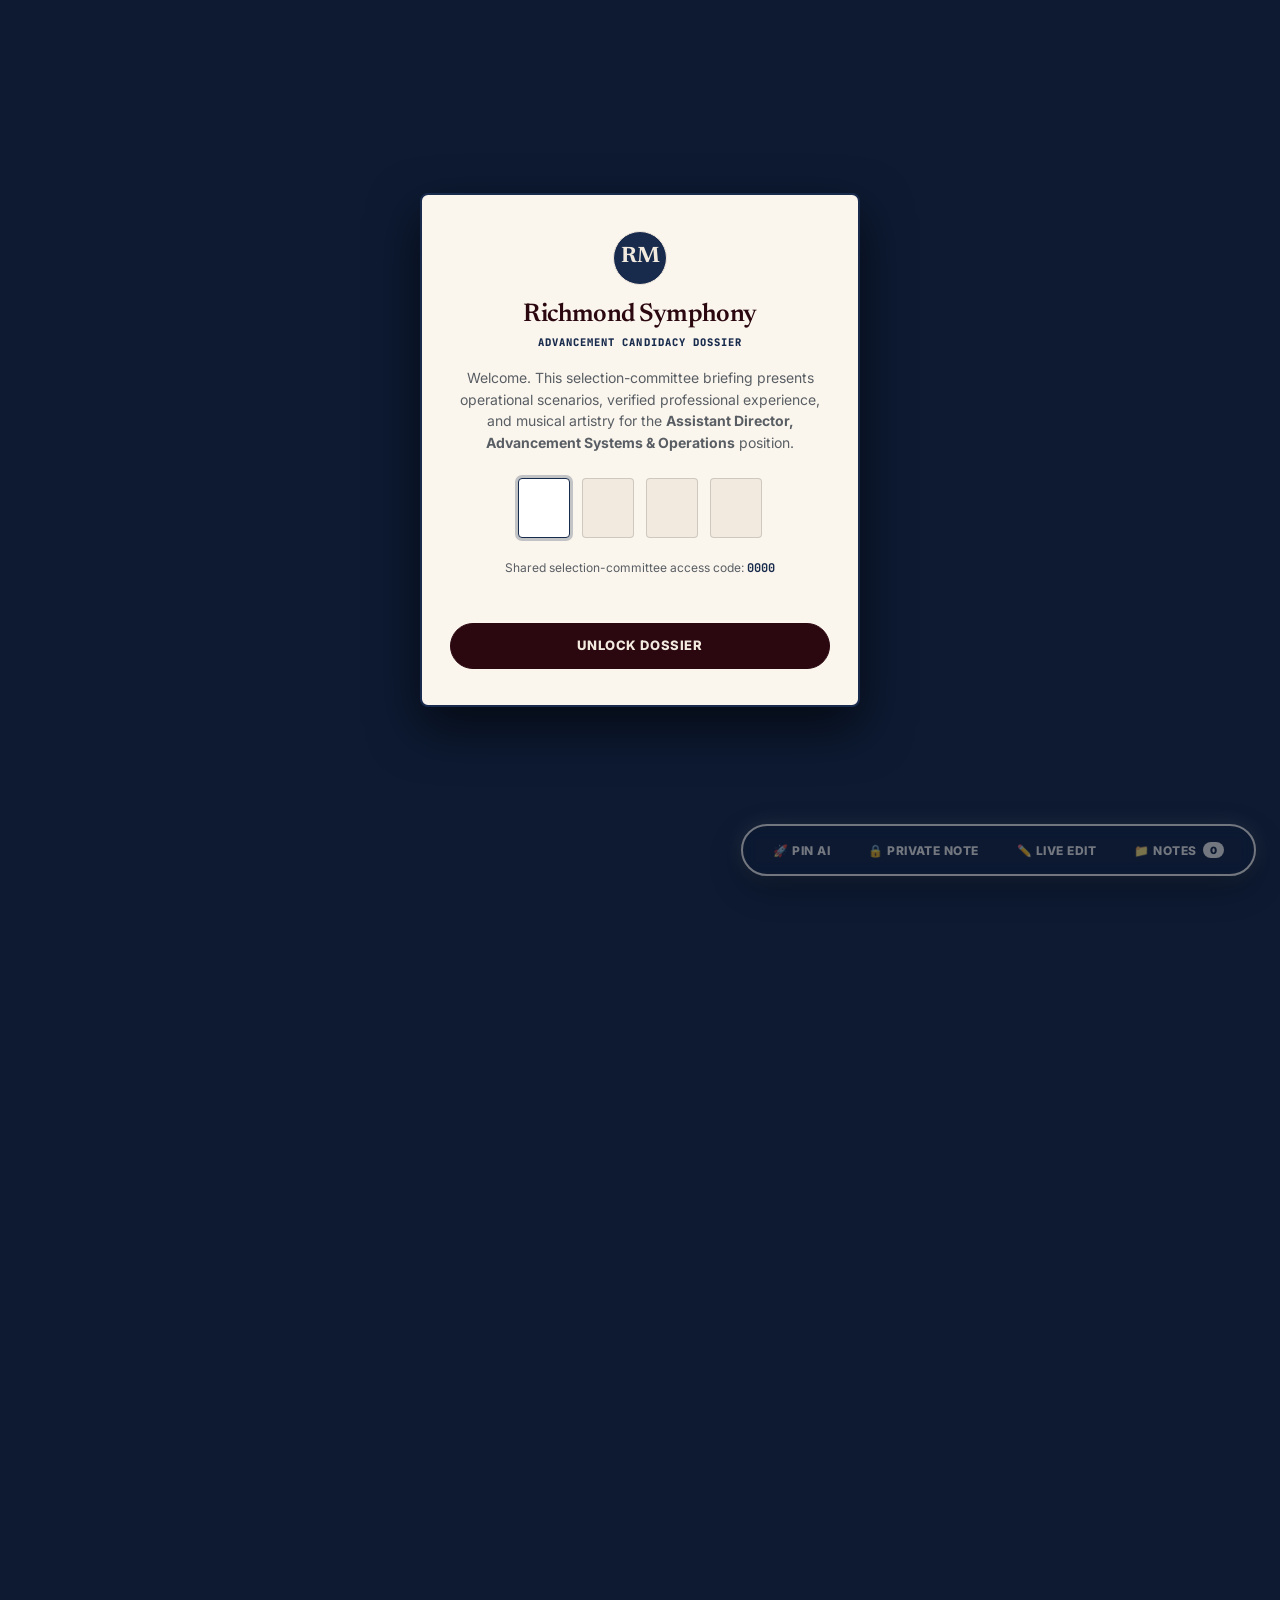
==== commit 874e48fa: "Deploy Richmond Symphony dossier v1.6.5 candidate" ====
--- a/index.html
+++ b/index.html
@@ -3,6 +3,7 @@
 <head>
   <meta charset="UTF-8">
   <meta name="viewport" content="width=device-width, initial-scale=1.0">
+  <link rel="icon" href="data:image/svg+xml,%3Csvg xmlns='http://www.w3.org/2000/svg' viewBox='0 0 64 64'%3E%3Crect width='64' height='64' rx='12' fill='%230d1a32'/%3E%3Ctext x='32' y='41' text-anchor='middle' font-family='serif' font-size='27' font-weight='700' fill='%23f2eadf'%3ERM%3C/text%3E%3C/svg%3E">
   <title>Randy Bryan Moore, MSW | Advancement Systems & Operations | Richmond Symphony Dossier</title>
   
   <!-- Strict Confidentiality & Privacy: Hidden from Search Engines -->
@@ -49,11 +50,11 @@
       "knowsAbout": [
         "Advancement Systems & Operations",
         "Constituent Relationship Management (CRM) Data Governance",
-        "Bloomerang CRM Administration",
-        "EveryAction Database Architecture",
-        "Advancement & Finance Revenue Reconciliation",
-        "Donor Stewardship Lifecycle Automation",
-        "Concert Hall Operations & VIP Patron Cultivation",
+        "Bloomerang CRM Readiness",
+        "EveryAction Constituent Engagement",
+        "Reporting and Process Design",
+        "Cross-Functional Nonprofit Operations",
+        "Event Operations and Performing Arts",
         "Public Service & Stakeholder Mobilization",
         "Classical & Contemporary Piano Performance"
       ],
@@ -71,8 +72,8 @@
 
   <link rel="preconnect" href="https://fonts.googleapis.com">
   <link rel="preconnect" href="https://fonts.gstatic.com" crossorigin>
-  <link href="https://fonts.googleapis.com/css2?family=Playfair+Display:ital,wght@0,400;0,500;0,600;0,700;1,400;1,600&family=Inter:wght@300;400;500;600;700;800&family=JetBrains+Mono:wght@400;500;700;800&display=swap" rel="stylesheet">
-  <link rel="stylesheet" href="styles.css?v=1787198813">
+  <link href="https://fonts.googleapis.com/css2?family=Newsreader:ital,opsz,wght@0,6..72,400;0,6..72,500;0,6..72,600;0,6..72,700;1,6..72,400;1,6..72,600&family=Inter:wght@300;400;500;600;700;800&family=JetBrains+Mono:wght@400;500;700;800&display=swap" rel="stylesheet">
+  <link rel="stylesheet" href="styles.css?v=1787258935">
 </head>
 <!-- Review tooling switch: set data-review-tools="off" before going live to
      strip the pin-feedback dock, live edit, inspector and notes drawer. -->
@@ -82,46 +83,74 @@
        the date. Claude sets CL; AG sets Antigravity. Bump the
        version and date on each substantive pass. Always visible -- it is
        independent of the review-tools switch. -->
-  <div class="build-badge" id="build-badge" title="Click to view System Build Telemetry & Agent Handoff (Shift+V)">
-    <span class="build-badge-agent" title="Active AI Agent: Antigravity (AG)">AG</span>
-    <span class="build-badge-live-dot" title="Live & Synchronized"></span>
-    <span class="build-badge-version">v1.6.2</span>
-    <span class="build-badge-sha">#c3bf1ec</span>
-    <span class="build-badge-date">Aug 19, 2026</span>
-  </div>
+  <button type="button" class="build-badge" id="build-badge" aria-expanded="false" aria-controls="build-provenance-modal" title="View System Build Telemetry & Agent Handoff (Shift+V)">
+    <span class="build-badge-agent" title="Active AI Agent: Codex (CDX)">CDX</span>
+    <span class="build-badge-live-dot" title="Local Release Candidate — Deployment Awaiting Approval" style="background:var(--gold-light);"></span>
+    <span class="build-badge-version">v1.6.5-rc</span>
+    <span class="build-badge-sha">LOCAL</span>
+    <span class="build-badge-date">Aug 20, 2026</span>
+  </button>
 
   <!-- Build Provenance & Telemetry Modal -->
-  <div class="build-provenance-modal" id="build-provenance-modal">
+  <div class="build-provenance-modal" id="build-provenance-modal" role="dialog" aria-modal="true" aria-labelledby="provenance-title" aria-hidden="true" tabindex="-1">
     <div class="provenance-header">
-      <span class="provenance-title">⚡ Build &amp; Agent Telemetry</span>
-      <button id="provenance-close-btn" style="background:none; border:none; cursor:pointer; font-weight:800; color:var(--maroon); font-size:12px;">✕</button>
+      <span class="provenance-title" id="provenance-title">⚡ Build &amp; Agent Telemetry</span>
+      <button id="provenance-close-btn" aria-label="Close build telemetry" style="background:none; border:none; cursor:pointer; font-weight:800; color:var(--maroon); font-size:12px;">✕</button>
     </div>
     <div class="provenance-grid">
       <div class="provenance-card">
         <div class="provenance-card-label">Active Agent</div>
-        <div class="provenance-card-value">Antigravity (AG)</div>
+        <div class="provenance-card-value">Codex (CDX)</div>
       </div>
       <div class="provenance-card">
         <div class="provenance-card-label">Build Version</div>
-        <div class="provenance-card-value">v1.6.2 (Release)</div>
+        <div class="provenance-card-value">v1.6.5-rc (Local Candidate)</div>
       </div>
       <div class="provenance-card">
         <div class="provenance-card-label">Total Time Logged</div>
-        <div class="provenance-card-value" style="color:var(--gold-light); font-weight:800;">⏱️ 7.0 Hours (44+ Commits)</div>
+        <div class="provenance-card-value" style="color:var(--gold-light); font-weight:800;">⏱️ 8.0 Hours (manually logged)</div>
       </div>
       <div class="provenance-card">
         <div class="provenance-card-label">Git Commit SHA</div>
-        <div class="provenance-card-value" id="prov-commit-sha">#c3bf1ec</div>
+        <div class="provenance-card-value" id="prov-commit-sha">#7c0763e + local release changes</div>
       </div>
       <div class="provenance-card">
         <div class="provenance-card-label">Sync Branch</div>
-        <div class="provenance-card-value">main &bull; gh-pages</div>
+        <div class="provenance-card-value">main (local) &bull; live remains previous release</div>
       </div>
       <div class="provenance-card">
         <div class="provenance-card-label">Deployment</div>
-        <div class="provenance-card-value" style="color:#15803d; font-weight:800;">● Live &amp; Built</div>
-      </div>
-    </div>
+        <div class="provenance-card-value" style="color:#92400e; font-weight:800;">● Not Deployed &bull; Approval Required</div>
+      </div>
+    </div>
+
+    <section class="lifecycle-status-box" aria-labelledby="lifecycle-status-title">
+      <div class="provenance-version-title" id="lifecycle-status-title">
+        <span>Code Lifecycle State</span>
+        <span style="color:#92400e; font-size:9px;">LOCAL RELEASE CANDIDATE</span>
+      </div>
+      <dl class="lifecycle-status-grid">
+        <div><dt>Local</dt><dd>v1.6.5-rc source-validated; browser readback pending</dd></div>
+        <div><dt>Committed</dt><dd>No</dd></div>
+        <div><dt>Pushed</dt><dd>No</dd></div>
+        <div><dt>Merged / PR</dt><dd>No new PR or merge</dd></div>
+        <div><dt>Deployed</dt><dd>No &bull; authorization guard stopped upload</dd></div>
+        <div><dt>Staging</dt><dd>Not used</dd></div>
+        <div class="lifecycle-status-grid__wide"><dt>Live / Production</dt><dd>Previous release remains live; v1.6.5-rc is not public</dd></div>
+      </dl>
+      <details class="lifecycle-glossary">
+        <summary>Lifecycle definitions used by all agents</summary>
+        <ul>
+          <li><strong>Local:</strong> running only on the personal computer; not internet-accessible.</li>
+          <li><strong>Committed:</strong> saved as a permanent checkpoint in local Git.</li>
+          <li><strong>Pushed:</strong> uploaded from local Git to a shared remote such as GitHub.</li>
+          <li><strong>Merged / PR:</strong> reviewed changes combined into the primary shared branch.</li>
+          <li><strong>Deployed:</strong> sent to and configured on a web server or cloud provider.</li>
+          <li><strong>Staging:</strong> a hosted test environment separate from production.</li>
+          <li><strong>Live / Production:</strong> the active public version visitors actually receive.</li>
+        </ul>
+      </details>
+    </section>
 
     <!-- Version Explanation & Interactive Semantic Changelog -->
     <div class="provenance-version-box">
@@ -135,22 +164,65 @@
 
       <!-- Time Summary Pill -->
       <div style="display:flex; justify-content:space-between; align-items:center; background:#ffffff; border:1px solid var(--line); border-radius:4px; padding:5px 8px; margin-bottom:8px; font-size:10.5px;">
-        <span style="color:var(--navy); font-weight:800;">⏱️ Total Engineering: 7.0h</span>
-        <span style="font-family:var(--mono); font-size:9px; color:var(--muted); font-weight:700;">AG: 3.75h &bull; CL: 3.25h</span>
+        <span style="color:var(--navy); font-weight:800;">⏱️ Total Engineering: 8.0h</span>
+        <span style="font-family:var(--mono); font-size:9px; color:var(--muted); font-weight:700;">AG: 3.75h &bull; CL: 3.25h &bull; CDX: 1.0h</span>
       </div>
 
       <div class="provenance-changelog-list">
+        <!-- v1.6.5-rc -->
+        <div class="version-item-wrap active">
+          <div class="version-item-row" role="button" tabindex="0" aria-expanded="true">
+            <span><span class="agent-chip agent-chip--cdx">CDX</span> <strong>v1.6.5-rc</strong> (Current Local)</span>
+            <span class="version-row-tag" style="background:#fef3c7; color:#92400e; border-color:#fcd34d;">● 1.0h &bull; Aug 20</span>
+          </div>
+          <div class="version-hover-card">
+            <div class="version-hover-header">
+              <div class="version-hover-title">
+                <span>v1.6.5-rc · Structured Telemetry &amp; Safe Handoff Candidate</span>
+                <span style="color:#92400e; font-size:9px;">● LOCAL &bull; NOT DEPLOYED</span>
+              </div>
+              <div class="version-hover-meta">
+                <div><strong>Authoring &amp; Audit Agent:</strong> Codex (CDX)</div>
+                <div><strong>Deployment:</strong> Not deployed &bull; explicit sensitive-payload approval required</div>
+                <div><strong>Time Logged:</strong> 1.0 Hour</div>
+                <div><strong>Audit Started:</strong> Aug 20, 2026 · 3:49 PM EDT</div>
+                <div><strong>Candidate Updated:</strong> Aug 20, 2026 · 5:07 PM EDT</div>
+                <div><strong>Source Baseline:</strong> #7c0763e + preserved local changes</div>
+                <div><strong>Production:</strong> Previous release unchanged</div>
+              </div>
+            </div>
+            <ul class="version-hover-bullets">
+              <li><strong>[3:51 PM]</strong> Confirmed source baseline, dirty-tree state, and preserved pre-existing cache-busting edits.</li>
+              <li><strong>[3:54 PM]</strong> Reproduced gate acceptance of an incorrect four-digit PIN in headless Chrome.</li>
+              <li><strong>[3:55 PM]</strong> Verified live custom-domain source parity and serving-repository commit.</li>
+              <li><strong>[3:55 PM]</strong> Updated telemetry to an explicit local audit candidate without claiming deployment.</li>
+              <li><strong>[4:10 PM]</strong> Removed or qualified unsupported claims against the submitted résumé and cover letter.</li>
+              <li><strong>[4:16 PM]</strong> Added explicit lifecycle states, repaired the passcode check, and completed telemetry accessibility and responsive containment fixes.</li>
+              <li><strong>[4:20 PM]</strong> Changed active case-study tabs to canonical red with cream contrast and keyboard focus styling.</li>
+              <li><strong>[4:27 PM]</strong> Regenerated and inspected the executive briefing PDF, then rebuilt and integrity-tested the offline dossier archive.</li>
+              <li><strong>[4:33 PM]</strong> Centered hero/contact details, added four-sided red accents, moved Musical Artistry to section 03, and removed the redundant callout.</li>
+              <li><strong>[4:34 PM]</strong> Recolored the contact and artistic-quote surfaces blue and enabled annotations over embedded media.</li>
+              <li><strong>[4:35 PM]</strong> Made telemetry notes click-to-collapse and completed the local release candidate.</li>
+              <li><strong>[4:36 PM]</strong> Deployment guard stopped the upload before execution pending explicit approval of the sensitive dossier payload and force-updated serving branches.</li>
+              <li><strong>[4:43 PM]</strong> Reduced and centered all three embedded TikTok cards with tighter, high-contrast captions for a lighter visual footprint.</li>
+              <li><strong>[4:46 PM]</strong> Isolated the compact TikTok rule from the shared mobile grid breakpoint, restoring the full site layout.</li>
+              <li><strong>[4:49 PM]</strong> Increased only the TikTok cards from 280px to a centered 320px intermediate size.</li>
+              <li><strong>[5:07 PM]</strong> Refactored the handoff into current state, policy, safe release checkpoints, and archived history; added a separate machine-readable telemetry export.</li>
+            </ul>
+          </div>
+        </div>
+
         <!-- v1.6.2 -->
-        <div class="version-item-wrap active">
-          <div class="version-item-row">
-            <span><span class="agent-chip agent-chip--ag">AG</span> <strong>v1.6.2</strong> (Current)</span>
+        <div class="version-item-wrap">
+          <div class="version-item-row" role="button" tabindex="0" aria-expanded="false">
+            <span><span class="agent-chip agent-chip--ag">AG</span> <strong>v1.6.2</strong> Release</span>
             <span class="version-row-tag" style="background:#dcfce7; color:#15803d; border-color:#86efac;">● 1.0h &bull; Aug 19</span>
           </div>
           <div class="version-hover-card">
             <div class="version-hover-header">
               <div class="version-hover-title">
                 <span>v1.6.2 · Telemetry, iPadOS &amp; Annotation</span>
-                <span style="color:#15803d; font-size:9px;">● CURRENT</span>
+                <span style="color:#15803d; font-size:9px;">● RELEASED</span>
               </div>
               <div class="version-hover-meta">
                 <div><strong>Authoring &amp; Edit Agent:</strong> Antigravity (AG)</div>
@@ -187,7 +259,7 @@
 
         <!-- v1.6.0 -->
         <div class="version-item-wrap">
-          <div class="version-item-row">
+          <div class="version-item-row" role="button" tabindex="0" aria-expanded="false">
             <span><span class="agent-chip agent-chip--ag">AG</span> <strong>v1.6.0</strong> Feature</span>
             <span class="version-row-tag">2.75h &bull; Aug 19</span>
           </div>
@@ -220,7 +292,7 @@
 
         <!-- v1.5.1 -->
         <div class="version-item-wrap">
-          <div class="version-item-row">
+          <div class="version-item-row" role="button" tabindex="0" aria-expanded="false">
             <span><span class="agent-chip agent-chip--cl">CL</span> <strong>v1.5.1</strong> Baseline</span>
             <span class="version-row-tag">2.5h &bull; Aug 18-19</span>
           </div>
@@ -253,7 +325,7 @@
 
         <!-- v1.0.0 -->
         <div class="version-item-wrap">
-          <div class="version-item-row">
+          <div class="version-item-row" role="button" tabindex="0" aria-expanded="false">
             <span><span class="agent-chip agent-chip--cl">CL</span> <strong>v1.0.0</strong> Initial</span>
             <span class="version-row-tag">0.75h &bull; Aug 17</span>
           </div>
@@ -284,7 +356,10 @@
 
     <div class="provenance-actions">
       <button id="provenance-copy-handoff-btn" class="button button-maroon" style="width:100%; justify-content:center; font-size:11.5px; padding:7px 10px;">
-        📋 Copy Complete Agent Handoff
+        📋 Copy Current Agent Handoff
+      </button>
+      <button id="provenance-copy-telemetry-btn" class="button button-navy" style="width:100%; justify-content:center; font-size:11px; padding:6px 10px;">
+        ⚙ Copy Machine Telemetry (.YAML)
       </button>
       <button id="provenance-relock-btn" class="button button-navy" style="width:100%; justify-content:center; font-size:11px; padding:6px 10px;">
         🔒 Re-Lock Dossier (Test Gate)
@@ -292,14 +367,15 @@
     </div>
   </div>
 
-  <!-- Confidential Passcode Gate (PIN: 0000) -->
-  <div id="passcode-gate" class="passcode-gate-overlay">
+  <!-- Shared selection-committee access gate (PIN: 0000). This is a
+       presentation convenience, not server-side authentication. -->
+  <div id="passcode-gate" class="passcode-gate-overlay" role="dialog" aria-modal="true" aria-labelledby="gate-title" aria-describedby="gate-description gate-hint gate-error">
     <div class="passcode-card">
       <div class="gate-monogram">RM</div>
-      <h2 class="gate-title">Richmond Symphony</h2>
+      <h2 class="gate-title" id="gate-title">Richmond Symphony</h2>
       <div class="gate-sub">Advancement Candidacy Dossier</div>
-      <p class="gate-desc">
-        Welcome. This confidential executive dossier presents systems architecture, operational case studies, and musical artistry for the <strong>Assistant Director, Advancement Systems &amp; Operations</strong> position.
+      <p class="gate-desc" id="gate-description">
+        Welcome. This selection-committee briefing presents operational scenarios, verified professional experience, and musical artistry for the <strong>Assistant Director, Advancement Systems &amp; Operations</strong> position.
       </p>
       
       <div class="pin-input-group" id="pin-input-group">
@@ -312,7 +388,8 @@
           maxlength="4" 
           autocomplete="one-time-code" 
           autofocus 
-          aria-label="Selection Committee Passcode"
+          aria-label="Selection Committee Access Code"
+          aria-describedby="gate-hint gate-error"
         >
         <div class="pin-visual-boxes">
           <div class="pin-digit-box active" id="digit-box-1"></div>
@@ -322,9 +399,11 @@
         </div>
       </div>
 
-      <div class="gate-hint">
-        Selection Committee Access PIN: <strong>0000</strong>
-      </div>
+      <div class="gate-hint" id="gate-hint">
+        Shared selection-committee access code: <strong>0000</strong>
+      </div>
+
+      <div class="gate-error" id="gate-error" role="alert" aria-live="polite"></div>
 
       <button id="gate-unlock-btn" class="button button-maroon" style="width: 100%; justify-content: center; font-size: 13px;">
         Unlock Dossier
@@ -351,10 +430,10 @@
           <li><a href="#overview" class="active">Overview</a></li>
           <li><a href="#systems">Advancement Systems</a></li>
           <li><a href="#case-studies">Case Studies</a></li>
+          <li><a href="#music">Musical Artistry</a></li>
           <li><a href="#alignment">Alignment</a></li>
           <li><a href="#roadmap">Roadmap</a></li>
           <li><a href="#experience">Track Record</a></li>
-          <li><a href="#music">Musical Artistry</a></li>
         </ul>
       </nav>
 
@@ -377,7 +456,7 @@
           <span><em>Bryan</em> <i class="hero-name-divider" aria-hidden="true">//</i> Moore, <span class="hero-msw">MSW</span></span>
         </h1>
         <p class="hero-deck">
-          A Master of Social Work (MSW) systems practitioner and operations leader with 10+ years across advocacy, constituent CRM administration, and public service. Contract pianist (4-year resident performer at The Jefferson Hotel in Richmond), bridging donor analytics with authentic patron cultivation for the Richmond Symphony.
+          A Master of Social Work (MSW) systems practitioner and nonprofit operations leader with 10+ years across advocacy, government, housing, CRM-supported outreach, reporting, and process design. Richmond-based contract pianist at The Jefferson Hotel since 2022.
         </p>
 
         <div class="hero-paths">
@@ -428,12 +507,12 @@
 
           <div class="pillar-list">
             <div class="pillar-item">
-              <strong>Bloomerang CRM &amp; Advancement Systems Governance</strong>
-              <span>Primary Bloomerang CRM administration, Moves Management tracking, EveryAction experience, automated gift workflows &amp; Finance alignment.</span>
+              <strong>CRM-Supported Operations &amp; Bloomerang Readiness</strong>
+              <span>Hands-on EveryAction constituent data, outreach lists, follow-up workflows, reporting, and a transparent plan to learn Bloomerang administration.</span>
             </div>
             <div class="pillar-item">
               <strong>Richmond Cultural &amp; Arts Immersion</strong>
-              <span>Songwriter, producer, multi-instrumentalist &amp; contract pianist (4-year resident performer at The Jefferson Hotel), music educator, and active patron steward.</span>
+              <span>Songwriter, producer, multi-instrumentalist, contract pianist at The Jefferson Hotel since 2022, and music educator.</span>
             </div>
             <div class="pillar-item">
               <strong>Public-Service Leadership &amp; Operations</strong>
@@ -454,9 +533,9 @@
   <!-- Chapter Ribbon Strip -->
   <div class="chapter-strip" aria-label="Strategic competencies">
     <div class="chapter-strip-inner">
-      <span>Bloomerang CRM Governance</span><span>&lt;48h Gift Acknowledgments</span><span>Advancement &amp; Finance Reconciliation</span>
-      <span>Contract Pianist (Resident Performer) · The Jefferson Hotel</span><span>55 Legislative Districts Managed</span><span>Executive Board Dashboards</span>
-      <span>Bloomerang CRM Governance</span><span>&lt;48h Gift Acknowledgments</span><span>Advancement &amp; Finance Reconciliation</span>
+      <span>EveryAction Constituent Data</span><span>Reporting &amp; Process Design</span><span>Cross-Functional Operations</span>
+      <span>Contract Pianist · The Jefferson Hotel</span><span>55 General Assembly Meetings</span><span>Leadership Briefing Materials</span>
+      <span>Bloomerang Readiness</span><span>Proposed Acknowledgment Target</span><span>Finance Partnership Readiness</span>
     </div>
   </div>
 
@@ -466,9 +545,9 @@
       <div class="section-heading">
         <p class="kicker kicker-light">01 · Core Competencies</p>
         <div>
-          <h2>Advancement Systems <em>& Strategic Operations.</em></h2>
+          <h2>Transferable Systems Experience <em>& Role Readiness.</em></h2>
           <p class="lead">
-            Translating constituent data into operational velocity, executive clarity, and cross-functional financial integrity.
+            Evidence from advocacy, government, and housing, paired with a candid plan to learn advancement-specific systems and workflows.
           </p>
         </div>
       </div>
@@ -477,39 +556,39 @@
         <!-- Capability Card 1 -->
         <div class="card-editorial card-editorial--maroon">
           <div>
-            <h3>Bloomerang CRM Administration & Moves Management</h3>
-            <p>Primary administration of Bloomerang CRM and advanced constituent systems (EveryAction). Architecting clean tagging, gift acknowledgements (&lt;48h SLA), Moves Management portfolio tracking, and Finance alignment to hit the $6.9M contributed-income goal.</p>
+            <h3>EveryAction Experience &amp; Bloomerang Readiness</h3>
+            <p>Used EveryAction at Save the Children Action Network to capture and tag constituent engagement, build outreach lists and follow-up workflows, and support event reporting. Bloomerang is new; the transferable data and workflow discipline is established.</p>
           </div>
           <ul class="check-feature-list">
-            <li>Primary Bloomerang CRM administration &amp; schema design</li>
-            <li>Automated gift acknowledgements (&lt;48h SLA)</li>
-            <li>Moves Management &amp; major donor portfolio tracking</li>
+            <li>Constituent tagging, outreach lists &amp; follow-up workflows</li>
+            <li>Event, turnout, media &amp; organizing reports</li>
+            <li>Prepared to learn Bloomerang and Moves Management workflows</li>
           </ul>
         </div>
 
         <!-- Capability Card 2 -->
         <div class="card-editorial card-editorial--maroon">
           <div>
-            <h3>Executive Dashboards & Reporting</h3>
-            <p>Translating complex donor data into visual KPIs, pipeline tracking, fund forecasting, and clear decision briefs for the Chief Advancement Officer and Board leadership.</p>
+            <h3>Reporting &amp; Decision Support</h3>
+            <p>Developed tracking, reporting, training, and briefing materials that translated complex policy and stakeholder information into clear recommendations for leadership and external partners.</p>
           </div>
           <ul class="check-feature-list">
-            <li>Major donor pipeline tracking & velocity</li>
-            <li>Campaign turnout & patron retention cohorts</li>
-            <li>Board-ready executive decision briefs</li>
+            <li>Campaign turnout and engagement tracking</li>
+            <li>Senior-level briefs and follow-up records</li>
+            <li>Clear reporting for leadership and partners</li>
           </ul>
         </div>
 
         <!-- Capability Card 3 -->
         <div class="card-editorial card-editorial--maroon">
           <div>
-            <h3>Advancement & Finance Partnership</h3>
-            <p>Deep experience managing revenue reconciliation, fund allocation integrity, audit trails, and seamless cross-departmental collaboration with Finance.</p>
+            <h3>Budget Discipline &amp; Finance Partnership Readiness</h3>
+            <p>Developed housing budget and policy strategy involving the Virginia Housing Trust Fund and coordinated complex cross-functional work. Has not yet owned end-to-end gift processing or Advancement-Finance reconciliation.</p>
           </div>
           <ul class="check-feature-list">
-            <li>Weekly batch revenue reconciliation</li>
-            <li>Restricted fund compliance (Endowment / Annual)</li>
-            <li>Audit-ready records with zero unallocated variance</li>
+            <li>Budget and policy analysis</li>
+            <li>Detailed records, deadlines &amp; cross-team coordination</li>
+            <li>Prepared to learn Finance's existing reconciliation controls</li>
           </ul>
         </div>
       </div>
@@ -524,7 +603,7 @@
         <div>
           <h2>Interactive Systems <em>Case Studies.</em></h2>
           <p class="lead">
-            Explore real-world operational workflows tailored directly to the Richmond Symphony's Advancement team.
+            Illustrative operating scenarios—not claims of prior advancement execution—paired with verified transferable experience.
           </p>
         </div>
       </div>
@@ -533,7 +612,7 @@
         <div class="tab-nav">
           <button class="tab-btn active" data-tab="crm">1. Bloomerang & EveryAction CRM</button>
           <button class="tab-btn" data-tab="muster">2. Muster Platform Evaluation</button>
-          <button class="tab-btn" data-tab="evokate">3. Evokate Strategy & Media</button>
+          <button class="tab-btn" data-tab="evokate">3. Creative Media Approach</button>
           <button class="tab-btn" data-tab="reconciliation">4. Advancement & Finance Alignment</button>
           <button class="tab-btn" data-tab="galas">5. Donor Galas & Concert Ops</button>
         </div>
@@ -544,14 +623,14 @@
             <div class="tab-content">
               <h3>Donor Lifecycle & Data Architecture</h3>
               <p>
-                Applying a service-oriented approach to Bloomerang administration: establishing systematic tagging taxonomies, automated gift acknowledgement triggers within 48 hours, and clean portfolio transitions for gift officers.
+                Proposed approach to Bloomerang administration: learn the existing schema and controls, document shared tagging standards, review acknowledgement timing, and support clean portfolio transitions for gift officers.
               </p>
               <p>
-                Drawing on deep EveryAction experience at Save the Children Action Network, every constituent touchpoint—from ticket purchase to annual fund gift—is captured, verified, and contextualized.
+                The transferable evidence is hands-on EveryAction use at Save the Children Action Network: capturing and tagging constituent engagement, building outreach lists and follow-up workflows, and supporting event reporting.
               </p>
               <div class="button-row">
                 <a href="Randy_Bryan_Moore_Richmond_Symphony_Dossier.zip" download class="button button-navy" style="font-size: 11px;">
-                  Download EveryAction Taxonomy Blueprint (.PDF) ↓
+                  Download Full Candidate Dossier (.ZIP) ↓
                 </a>
               </div>
             </div>
@@ -561,12 +640,12 @@
                 <div class="stat-label">Acknowledgement Target</div>
               </div>
               <div class="stat-item">
-                <div class="stat-num">100%</div>
-                <div class="stat-label">Audit Trail Integrity</div>
-              </div>
-              <div class="stat-item">
-                <div class="stat-num">55+</div>
-                <div class="stat-label">Legislative Offices Managed</div>
+                <div class="stat-num">Proposed</div>
+                <div class="stat-label">Data Standards Review</div>
+              </div>
+              <div class="stat-item">
+                <div class="stat-num">55</div>
+                <div class="stat-label">General Assembly Meetings</div>
               </div>
               <div class="stat-item">
                 <div class="stat-num">40+</div>
@@ -589,7 +668,7 @@
               </p>
               <div class="button-row">
                 <a href="Randy_Bryan_Moore_Richmond_Symphony_Dossier.zip" download class="button button-navy" style="font-size: 11px;">
-                  Download Advocacy Amplified (.PDF) ↓
+                  Download Full Candidate Dossier (.ZIP) ↓
                 </a>
               </div>
             </div>
@@ -614,39 +693,39 @@
           </div>
         </div>
 
-        <!-- Tab 3: Evokate Strategy & Creative Media -->
+        <!-- Tab 3: Creative Media Approach -->
         <div id="tab-evokate" class="tab-pane">
           <div class="tab-grid">
             <div class="tab-content">
-              <h3>Evokate Strategic Storytelling & Creative Direction</h3>
+              <h3>Creative Media &amp; Storytelling Approach</h3>
               <p>
-                Bridged institutional messaging with compelling multimedia narratives, patron engagement campaigns, and audio-visual production.
+                Brings music production, performance, teaching, and public-service communications experience to the challenge of explaining complex work clearly.
               </p>
               <p>
-                Translates complex artistic and operational initiatives into resonant digital experiences that captivate modern concertgoers and major cultural benefactors.
+                This portfolio concept demonstrates an approach to digital storytelling; it does not claim prior Richmond Symphony patron-campaign or major-gifts experience.
               </p>
               <div class="button-row">
                 <a href="Randy_Bryan_Moore_Richmond_Symphony_Dossier.zip" download class="button button-navy" style="font-size: 11px;">
-                  Download Evokate Creative Case Study (.PDF) ↓
+                  Download Full Candidate Dossier (.ZIP) ↓
                 </a>
               </div>
             </div>
             <div class="tab-stats-box">
               <div class="stat-item">
-                <div class="stat-num">Multichannel</div>
-                <div class="stat-label">Media Campaigns</div>
-              </div>
-              <div class="stat-item">
-                <div class="stat-num">4 Yrs</div>
-                <div class="stat-label">Performing Arts Media</div>
-              </div>
-              <div class="stat-item">
-                <div class="stat-num">High-Res</div>
-                <div class="stat-label">Audio-Visual Production</div>
-              </div>
-              <div class="stat-item">
-                <div class="stat-num">Donor</div>
-                <div class="stat-label">Stewardship Focus</div>
+                <div class="stat-num">Music</div>
+                <div class="stat-label">Production &amp; Performance</div>
+              </div>
+              <div class="stat-item">
+                <div class="stat-num">2022–Present</div>
+                <div class="stat-label">Jefferson Hotel Pianist</div>
+              </div>
+              <div class="stat-item">
+                <div class="stat-num">40+</div>
+                <div class="stat-label">Public Engagements Organized</div>
+              </div>
+              <div class="stat-item">
+                <div class="stat-num">Verified</div>
+                <div class="stat-label">Transferable Experience</div>
               </div>
             </div>
           </div>
@@ -656,27 +735,27 @@
         <div id="tab-reconciliation" class="tab-pane">
           <div class="tab-grid">
             <div class="tab-content">
-              <h3>Seamless Advancement & Finance Alignment</h3>
+              <h3>Proposed Advancement &amp; Finance Alignment</h3>
               <p>
-                Eliminating discrepancies between Advancement pledges and Finance general ledger receipts through weekly reconciliation cadence, standardized gift batching, and clear restriction categorization (Endowment, Annual Fund, Education Outreach).
+                Proposed first step: learn Finance's existing gift-processing controls, document handoffs and ownership, and establish a reconciliation rhythm with the Advancement and Finance teams.
               </p>
               <p>
-                Maintains transparent, verifiable records that satisfy both auditors and institutional benefactors.
+                The nearest demonstrated precedent is budget and policy strategy involving the Virginia Housing Trust Fund, along with detailed records and cross-functional coordination. Randy has not yet owned end-to-end gift reconciliation.
               </p>
               <div class="button-row">
                 <a href="Randy_Bryan_Moore_Richmond_Symphony_Dossier.zip" download class="button button-navy" style="font-size: 11px;">
-                  Download Finance Reconciliation SOP (.PDF) ↓
+                  Download Full Candidate Dossier (.ZIP) ↓
                 </a>
               </div>
             </div>
             <div class="tab-stats-box">
               <div class="stat-item">
-                <div class="stat-num">Weekly</div>
-                <div class="stat-label">Reconciliation Cadence</div>
-              </div>
-              <div class="stat-item">
-                <div class="stat-num">0%</div>
-                <div class="stat-label">Unallocated Variance</div>
+                <div class="stat-num">Discover</div>
+                <div class="stat-label">Existing Finance Controls</div>
+              </div>
+              <div class="stat-item">
+                <div class="stat-num">Document</div>
+                <div class="stat-label">Handoffs &amp; Ownership</div>
               </div>
               <div class="stat-item">
                 <div class="stat-num">$14.1M</div>
@@ -694,16 +773,16 @@
         <div id="tab-galas" class="tab-pane">
           <div class="tab-grid">
             <div class="tab-content">
-              <h3>Concert Operations, Galas & VIP Reception Logistics</h3>
+              <h3>Concert Operations &amp; Event Readiness</h3>
               <p>
-                Symphony advancement thrives in the concert hall. Energized by the evening and weekend performance schedule, coordinating VIP reception rosters, welcoming major patrons, and syncing real-time attendee records directly back into Bloomerang.
+                The cover letter confirms availability for evening and weekend concerts, donor events, and Symphony activities. Proposed responsibilities would be learned within the team's established event and data procedures.
               </p>
               <p>
-                Combines 40+ public event coordination experience with natural hospitality as a contract pianist (4-year resident performer) at The Jefferson Hotel.
+                Transferable evidence includes organizing 40+ public engagements for Senator Warner's office and client-facing contract piano work at The Jefferson Hotel since 2022.
               </p>
               <div class="button-row">
                 <a href="Randy_Bryan_Moore_Richmond_Symphony_Dossier.zip" download class="button button-navy" style="font-size: 11px;">
-                  Download VIP Gala Operations Roster (.PDF) ↓
+                  Download Full Candidate Dossier (.ZIP) ↓
                 </a>
               </div>
             </div>
@@ -717,8 +796,8 @@
                 <div class="stat-label">Jefferson Hotel Musician</div>
               </div>
               <div class="stat-item">
-                <div class="stat-num">100%</div>
-                <div class="stat-label">Concert/Gala Availability</div>
+                <div class="stat-num">Confirmed</div>
+                <div class="stat-label">Evening/Weekend Availability</div>
               </div>
               <div class="stat-item">
                 <div class="stat-num">Richmond</div>
@@ -734,45 +813,45 @@
         <div style="display: flex; justify-content: space-between; align-items: baseline; margin-bottom: 8px;">
           <div>
             <p class="kicker kicker-light" style="margin-bottom: 4px;">Constituent Experience</p>
-            <h3>Donor Stewardship & Operations Lifecycle</h3>
-          </div>
-          <span style="font-family: var(--mono); font-size: 11px; color: var(--cream); opacity: 0.85;">Bloomerang CRM · 48h SLA · Finance Handoff</span>
+            <h3>Illustrative Donor Stewardship &amp; Operations Workflow</h3>
+          </div>
+          <span style="font-family: var(--mono); font-size: 11px; color: var(--cream); opacity: 0.85;">Proposed workflow · Validate with Advancement &amp; Finance</span>
         </div>
 
         <div class="lifecycle-grid">
           <div class="lifecycle-stage">
             <div class="lifecycle-stage__tag">Stage 1 · Acquisition</div>
             <h4>First Ticket to Annual Donor</h4>
-            <p>Patron attends masterworks concert. Box office syncs record to Bloomerang; automated welcome sequence with artistic greeting initiates within 24h.</p>
+            <p>Patron attends a Symphony Series concert. Confirm the existing box-office-to-CRM flow before proposing any welcome sequence or timing standard.</p>
           </div>
 
           <div class="lifecycle-stage">
             <div class="lifecycle-stage__tag">Stage 2 · Processing</div>
-            <h4>&lt;48h Gift Acknowledgment</h4>
-            <p>Gift logged with fund restriction. Personalized tax receipt + handwritten board thank-you card triggered under strict 48-hour SLA.</p>
+            <h4>Timely Gift Acknowledgment</h4>
+            <p>Document the current receipt and acknowledgment workflow, then validate an appropriate service target with Advancement and Finance.</p>
           </div>
 
           <div class="lifecycle-stage">
             <div class="lifecycle-stage__tag">Stage 3 · Reconciliation</div>
             <h4>Advancement–Finance Sync</h4>
-            <p>Weekly batch reconciliation matches Bloomerang pledges against General Ledger cash receipts, resolving restricted fund variances to 0%.</p>
+            <p>Learn the existing cadence for comparing Advancement records with Finance records and document how discrepancies are researched and resolved.</p>
           </div>
 
           <div class="lifecycle-stage">
             <div class="lifecycle-stage__tag">Stage 4 · Retention</div>
-            <h4>VIP Gala & Major Gift Move</h4>
-            <p>Donor reaches $5k+ cumulative giving tier; system notifies Major Gifts Officer and generates personalized concert hall VIP lounge credentials.</p>
+            <h4>Stewardship &amp; Next Action</h4>
+            <p>Use the team's approved portfolio stages and giving criteria to surface the next relationship action without inventing thresholds or benefits.</p>
           </div>
         </div>
       </div>
     </div>
   </section>
 
-  <!-- Section 3: Richmond Symphony Alignment Matrix -->
+  <!-- Section 4: Richmond Symphony Alignment Matrix -->
   <section id="alignment" class="section section-navy">
     <div class="page-shell">
       <div class="section-heading">
-        <p class="kicker kicker-light">03 · Strategic Fit</p>
+        <p class="kicker kicker-light">04 · Strategic Fit</p>
         <div>
           <h2>Role Alignment <em>& Qualifications Matrix.</em></h2>
           <p class="lead">
@@ -796,7 +875,7 @@
                 <span style="color: var(--muted); font-size: 12px;">Database architecture, tagging, hygiene & SLA</span>
               </td>
               <td style="line-height: 1.6;">
-                Advanced EveryAction CRM governance at Save the Children Action Network. Architected statewide tagging taxonomies, gift acknowledgment triggers (&lt;48h), constituent deduplication, and pipeline health reporting.
+                Used EveryAction at Save the Children Action Network to capture and tag constituent engagement, build outreach lists and follow-up workflows, and support event reporting. Has not yet administered Bloomerang.
               </td>
             </tr>
             <tr>
@@ -805,7 +884,7 @@
                 <span style="color: var(--muted); font-size: 12px;">General Ledger sync, gift restriction integrity</span>
               </td>
               <td style="line-height: 1.6;">
-                Established rigorous cross-functional reconciliation protocols between fundraising pledges and general ledger accounting. Managed fiscal tracking for multi-million dollar public/private allocations with zero-variance audit trails.
+                Developed budget and policy strategy involving the Virginia Housing Trust Fund and maintained detailed records across complex, cross-functional work. Has not yet owned end-to-end gift processing or Advancement-Finance reconciliation.
               </td>
             </tr>
             <tr>
@@ -814,13 +893,13 @@
                 <span style="color: var(--muted); font-size: 12px;">Evening/weekend commitment & donor hosting</span>
               </td>
               <td style="line-height: 1.6;">
-                Managed 40+ high-profile public and dignitary events across Central Virginia for U.S. Senator Mark Warner. 100% committed to evening/weekend concert schedules and managing VIP guest rosters.
+                Organized 40+ public engagements for U.S. Senator Mark Warner's office. The cover letter confirms availability for evening and weekend concerts, donor events, and Symphony activities; VIP roster procedures would be learned on the job.
               </td>
             </tr>
             <tr>
               <td>
                 <strong style="color: var(--maroon); display: block; margin-bottom: 4px;">Grassroots & Stakeholder Mobilization</strong>
-                <span style="color: var(--muted); font-size: 12px;">Muster CRM & community turnout</span>
+                <span style="color: var(--muted); font-size: 12px;">Advocacy technology &amp; community turnout</span>
               </td>
               <td style="line-height: 1.6;">
                 Coordinated 55 General Assembly meetings across Virginia for Save the Children Action Network, using <strong>EveryAction</strong> to capture and organize constituent engagement. Separately authored the <strong>Muster</strong> platform evaluation and Salesforce integration design at Active Minds, leading a ten-organization coalition across 50+ legislative offices.
@@ -832,7 +911,7 @@
                 <span style="color: var(--muted); font-size: 12px;">Musical literacy & Richmond cultural roots</span>
               </td>
               <td style="line-height: 1.6;">
-                Contract pianist (4-year resident performer at The Jefferson Hotel in Richmond), School of Rock instructor, and creator of the <em>1,000 Songs</em> series. Brings authentic musical literacy and genuine patron rapport.
+                Contract pianist at The Jefferson Hotel since 2022, School of Rock instructor, and creator of the <em>1,000 Songs</em> series. Brings performance, teaching, and client-facing experience.
               </td>
             </tr>
             <tr>
@@ -850,11 +929,11 @@
     </div>
   </section>
 
-  <!-- Section 4: 30-60-90 Day Blueprint -->
+  <!-- Section 5: 30-60-90 Day Blueprint -->
   <section id="roadmap" class="section section-navy">
     <div class="page-shell">
       <div class="section-heading">
-        <p class="kicker kicker-light">04 · Execution Roadmap</p>
+        <p class="kicker kicker-light">05 · Execution Roadmap</p>
         <div>
           <h2>30-60-90 Day <em>Advancement Plan.</em></h2>
           <p class="lead">
@@ -864,7 +943,7 @@
       </div>
 
       <!-- Operating Philosophy & North Star Lockup -->
-      <div class="roadmap-philosophy-box" style="background: rgba(255, 255, 255, 0.05); border: 1px solid rgba(242, 234, 223, 0.2); border-left: 4px solid var(--maroon); border-radius: 8px; padding: 24px; margin-bottom: 32px; color: var(--cream);">
+      <div class="roadmap-philosophy-box" style="background: rgba(255, 255, 255, 0.05); border: 2px solid var(--maroon); border-radius: 8px; padding: 24px; margin-bottom: 32px; color: var(--cream);">
         <div style="margin-bottom: 16px;">
           <span style="font-family: var(--mono); font-size: 11px; font-weight: 800; color: var(--cream); opacity: 0.85; text-transform: uppercase; letter-spacing: 0.08em; display: block; margin-bottom: 4px;">North Star</span>
           <p style="font-family: var(--serif); font-size: 1.15rem; font-weight: 600; line-height: 1.4; color: var(--cream); margin: 0;">
@@ -937,15 +1016,15 @@
     </div>
   </section>
 
-  <!-- Section 5: Career Track Record & Timeline -->
+  <!-- Section 6: Career Track Record & Timeline -->
   <section id="experience" class="section section-navy">
     <div class="page-shell">
       <div class="section-heading">
-        <p class="kicker kicker-light">05 · Career Record</p>
+        <p class="kicker kicker-light">06 · Career Record</p>
         <div>
           <h2>10+ Years of Systems <em>& Public Service.</em></h2>
           <p class="lead">
-            A proven track record of managing high-stakes statewide operations, constituent systems, and coalitions across Virginia.
+            Experience managing statewide advocacy operations, constituent systems, and coalitions across Virginia.
           </p>
         </div>
       </div>
@@ -957,7 +1036,7 @@
             <h3>Save the Children Action Network</h3>
             <p class="timeline-orgs">Virginia State Manager</p>
             <p class="home-advocacy-description">
-              Led statewide operations and coordinated 55 General Assembly meetings with lawmakers, donors, and partners. Administered EveryAction CRM to track constituent engagement, built segmented outreach workflows, and prepared data-driven turnout reports.
+              Led statewide advocacy operations and coordinated 55 General Assembly meetings with parents, providers, volunteers, lawmakers, and partners. Used EveryAction to capture and tag constituent engagement, build outreach lists and follow-up workflows, and support event reporting.
             </p>
           </div>
         </div>
@@ -979,7 +1058,7 @@
             <h3>Office of U.S. Senator Mark R. Warner</h3>
             <p class="timeline-orgs">Outreach Representative — Richmond, VA</p>
             <p class="home-advocacy-description">
-              Managed stakeholder communications across 40+ Central Virginia counties with civic leaders, agencies, and press. Prepared senior-level briefs, maintained detailed records, and organized 40+ high-profile public engagements.
+              Managed stakeholder communications across 40+ Central Virginia counties with officials, agencies, businesses, advocates, press, and constituents. Prepared senior-level briefs, maintained detailed records, and organized 40+ public engagements.
             </p>
           </div>
         </div>
@@ -998,11 +1077,11 @@
     </div>
   </section>
 
-  <!-- Section 6: Musical Artistry & Web Audio Suite -->
+  <!-- Section 3: Musical Artistry & Web Audio Suite (moved after case studies by script.js) -->
   <section id="music" class="section section-navy">
     <div class="page-shell">
       <div class="section-heading">
-        <p class="kicker kicker-light">06 · Performing Arts Background</p>
+        <p class="kicker kicker-light">03 · Performing Arts Background</p>
         <div>
           <h2>Musical Artistry <em>& Community Connection.</em></h2>
           <p class="lead">
@@ -1018,7 +1097,7 @@
         </figure>
         <h3 style="margin-bottom: 10px; text-align: center;">Songwriter, Producer, Multi-Instrumentalist &amp; Arts Advocate</h3>
         <p style="max-width: 780px; margin: 0 auto 20px; text-align: center; font-size: 15px; opacity: 0.92; line-height: 1.65;">
-          "As a songwriter, producer, and multi-instrumentalist—singing, playing piano, guitar, and harp, and composing full orchestral arrangements for productions including Kate Bush’s <em>Hounds of Love</em>, alongside four years as a resident pianist at Richmond’s historic Jefferson Hotel—I bring an intuitive, lived understanding of classical orchestration, performance production, and artist-patron connection. Joining the Richmond Symphony unites my 10+ years of nonprofit systems operations with my lifelong dedication to our regional cultural and musical community."
+          "As a songwriter, producer, and multi-instrumentalist—singing, playing piano, guitar, and harp, and composing full orchestral arrangements for productions including Kate Bush’s <em>Hounds of Love</em>, alongside contract piano work at Richmond’s historic Jefferson Hotel since 2022—I bring a lived understanding of orchestration, performance production, and client-facing musical work. Joining the Richmond Symphony would unite my nonprofit operations experience with my dedication to Richmond’s musical community."
         </p>
         <div class="button-row" style="justify-content: center; margin-top: 0; gap: 8px; flex-wrap: wrap;">
           <span class="button button-maroon" style="padding: 7px 14px; font-size: 11px; pointer-events: none;">Songwriter &amp; Producer</span>
@@ -1039,7 +1118,7 @@
           <a href="https://randybryanmoore.us" target="_blank" rel="noopener" style="color: var(--cream); font-family: var(--mono); font-size: 12px; border-bottom: 1px solid rgba(242, 234, 223, 0.4); padding-bottom: 2px;">Visit randybryanmoore.us ↗</a>
         </div>
 
-        <blockquote style="font-family: var(--serif); font-size: clamp(19px, 2.2vw, 26px); font-style: italic; color: #ffffff; margin: 0 0 28px 0; border-left: 3px solid var(--gold-light); padding: 16px 20px; background: rgba(0, 0, 0, 0.2); border-radius: 0 4px 4px 0; line-height: 1.5;">
+        <blockquote class="artistic-journey-quote" style="font-family: var(--serif); font-size: clamp(19px, 2.2vw, 26px); font-style: italic; color: #ffffff; margin: 0 0 28px 0; border: 1px solid rgba(242, 234, 223, 0.3); padding: 16px 20px; background: var(--blue-l2); border-radius: 4px; line-height: 1.5;">
           “The purpose is to hear what music has to teach me—as an artist, as a beast, and as a ghost. Not a countdown, but a record of sustained attention: sitting with a song, leaving the growth visible, and being changed by music at the end.
           <span style="display: block; margin-top: 14px; font-size: 0.9em; opacity: 0.9;">Like sticking your hand in a stream.”</span>
         </blockquote>
@@ -1090,14 +1169,6 @@
     </div>
   </section>
 
-  <!-- Callout Band -->
-  <section class="callout-band">
-    <div class="page-shell">
-      <h2>Have questions about systems architecture <em>or concert operations?</em></h2>
-      <a href="#contact" class="button button-navy">Get in touch →</a>
-    </div>
-  </section>
-
   <!-- Site Footer -->
   <footer id="contact" class="site-footer">
     <div class="page-shell">
@@ -1125,9 +1196,9 @@
 
         <div class="footer-links">
           <a href="mailto:randybryanmoore@gmail.com" class="button button-navy">Email Candidate</a>
-          <a href="Randy_Bryan_Moore.vcf" download class="button button-outline-light">Save Contact (.VCF)</a>
+          <a href="Randy_Bryan_Moore.vcf" download class="button button-navy">Save Contact (.VCF)</a>
           <a href="https://richmond-symphony-advancement-demo.randybryanmoore.chatgpt.site" target="_blank" rel="noopener" class="button button-navy">Dashboard Demo (0000)</a>
-          <a href="Randy_Bryan_Moore_Richmond_Symphony_Dossier.zip" download class="button button-outline-light">Download Dossier (.ZIP)</a>
+          <a href="Randy_Bryan_Moore_Richmond_Symphony_Dossier.zip" download class="button button-navy">Download Dossier (.ZIP)</a>
           <a href="one_pager.html" class="button button-navy">Printable Handout (PDF)</a>
         </div>
 
@@ -1229,6 +1300,6 @@
   </div>
 
   <!-- Suite Script (external only — no inline duplication) -->
-  <script src="script.js?v=1787198813"></script>
+  <script src="script.js?v=1787258935"></script>
 </body>
 </html>
--- a/styles.css
+++ b/styles.css
@@ -3,7 +3,7 @@
    Refined Brand System: Deep Navy, Cabernet Maroon, Antique Cream & Paper
    ========================================================================== */
 
-@import url('https://fonts.googleapis.com/css2?family=Playfair+Display:ital,wght@0,400;0,500;0,600;0,700;1,400;1,600&family=Inter:wght@300;400;500;600;700;800&family=JetBrains+Mono:wght@400;500;700;800&display=swap');
+@import url('https://fonts.googleapis.com/css2?family=Newsreader:ital,opsz,wght@0,6..72,400;0,6..72,500;0,6..72,600;0,6..72,700;1,6..72,400;1,6..72,600&family=Inter:wght@300;400;500;600;700;800&family=JetBrains+Mono:wght@400;500;700;800&display=swap');
 
 :root {
   /* Strict Palette: Deep Atlantic Navy, Cabernet Maroon, Warm Cream & Paper */
@@ -57,7 +57,7 @@
 
   /* Typography Stack */
   --sans:  "Inter", -apple-system, BlinkMacSystemFont, "Segoe UI", Roboto, sans-serif;
-  --serif: "Playfair Display", "Iowan Old Style", Georgia, serif;
+  --serif: "Newsreader", "Iowan Old Style", Georgia, serif;
   --mono:  "JetBrains Mono", "SFMono-Regular", Consolas, monospace;
 
   /* Layout Measurements */
@@ -83,7 +83,7 @@
 body {
   margin: 0;
   min-width: 320px;
-  background-color: var(--cream);
+  background-color: var(--navy-deep);
   color: var(--ink);
   font-family: var(--sans);
   font-size: 16.5px;
@@ -680,7 +680,10 @@
 .hero-qr-info {
   display: flex;
   flex-direction: column;
+  align-items: center;
+  text-align: center;
   gap: 3px;
+  flex: 1 1 auto;
 }
 
 .hero-qr-badge-label {
@@ -875,12 +878,16 @@
 
 .candidate-quick-contact {
   display: flex;
-  justify-content: space-between;
+  justify-content: center;
+  align-items: center;
+  flex-wrap: wrap;
+  gap: 8px 22px;
   border-top: 1px solid var(--line-light);
   padding-top: 14px;
   font-family: var(--mono);
   font-size: 10.5px;
   color: rgba(242, 234, 223, 0.75);
+  text-align: center;
 }
 
 /* Grids & Cards */
@@ -1007,13 +1014,12 @@
   font-weight: 800;
   color: rgba(242, 234, 223, 0.7);
   background: transparent;
-  border: none;
+  border: 1px solid var(--red-1);
   cursor: pointer;
   display: flex;
   align-items: center;
   gap: 8px;
   white-space: nowrap;
-  border-bottom: 3px solid transparent;
   transition: all 160ms ease;
   text-transform: uppercase;
   letter-spacing: 0.04em;
@@ -1021,15 +1027,20 @@
 
 .tab-btn:hover {
   color: var(--cream);
-  background: rgba(76, 14, 28, 0.5);
-  border-bottom-color: rgba(223, 202, 116, 0.5);
+  background: var(--blue-top);
+  border-color: var(--red-1);
 }
 
 .tab-btn.active {
-  color: #ffffff;
-  background: var(--blue-top);
-  border-bottom-color: var(--gold-light);
-  box-shadow: inset 0 2px 0 var(--gold-light);
+  color: var(--cream);
+  background: var(--red-1);
+  border-color: var(--red-1);
+  box-shadow: inset 0 0 0 1px rgba(242, 234, 223, 0.32), 0 4px 12px rgba(0, 0, 0, 0.28);
+}
+
+.tab-btn:focus-visible {
+  outline: 3px solid var(--gold-light);
+  outline-offset: -3px;
 }
 
 .tab-pane {
@@ -1299,8 +1310,9 @@
 /* TikTok 3-Up Grid */
 .home-tiktok-grid {
   display: grid;
-  grid-template-columns: repeat(3, minmax(0, 1fr));
-  gap: 20px;
+  grid-template-columns: repeat(3, minmax(0, 320px));
+  justify-content: center;
+  gap: 16px;
   margin-top: 32px;
 }
 
@@ -1320,7 +1332,7 @@
 }
 
 .home-tiktok-card > div {
-  padding: 18px 20px;
+  padding: 12px 14px;
 }
 
 .home-tiktok-card span {
@@ -1332,9 +1344,10 @@
   text-transform: uppercase;
 }
 
-.home-tiktok-card h3 {
-  margin: 6px 0 12px;
-  font-size: clamp(20px, 2vw, 26px);
+.card-editorial--maroon .home-tiktok-card h3 {
+  margin: 4px 0 8px;
+  font-size: clamp(18px, 1.7vw, 22px);
+  color: var(--ink) !important;
 }
 
 .home-tiktok-card a {
@@ -1517,8 +1530,7 @@
 }
 
 .footer-contact-box {
-  /* Same red as the footer behind it, so it separates by rule, not by fill. */
-  background: transparent;
+  background: var(--blue-l2);
   border: 1px solid rgba(242, 234, 223, 0.45);
   padding: 20px;
   margin-bottom: 28px;
@@ -1725,6 +1737,15 @@
    ========================================================================== */
 body.annotation-active {
   cursor: default !important;
+}
+
+/* Embedded cross-origin players capture pointer events inside their own
+   browsing context. In annotation mode, pass the pointer through to the
+   surrounding card so embedded media can still receive a comment. */
+body.annotation-active iframe,
+body.annotation-active embed,
+body.annotation-active object {
+  pointer-events: none !important;
 }
 
 /* Hover Inspector Box */
@@ -2319,10 +2340,15 @@
   .grid-3,
   .tab-grid,
   .lifecycle-grid,
-  .section-heading,
-  .home-tiktok-grid {
+  .section-heading {
     grid-template-columns: 1fr;
     gap: 28px;
+  }
+
+  .home-tiktok-grid {
+    grid-template-columns: minmax(0, 320px);
+    gap: 28px;
+    justify-content: center;
   }
 
   .home-hero-grid {
@@ -2557,7 +2583,7 @@
    letter, version and date in index.html.
    ======================================================================= */
 /* =======================================================================
-   Build Watermark & System Telemetry -- 100/100 Provenance Suite
+   Build Watermark & System Telemetry -- Provenance Suite
    Interactive glassmorphic telemetry badge & agent handoff inspector.
    ======================================================================= */
 .build-badge {
@@ -2580,6 +2606,9 @@
   cursor: pointer;
   pointer-events: auto;
   transition: all 180ms cubic-bezier(0.16, 1, 0.3, 1);
+  appearance: none;
+  color: inherit;
+  text-align: left;
 }
 
 .build-badge:hover {
@@ -2587,6 +2616,13 @@
   border-color: var(--gold-light);
   box-shadow: 0 12px 30px rgba(0, 0, 0, 0.55), 0 0 18px rgba(223, 202, 116, 0.35);
   background: rgba(24, 43, 77, 0.98);
+}
+
+.build-badge:focus-visible,
+.version-item-row:focus-visible,
+#provenance-close-btn:focus-visible {
+  outline: 3px solid var(--gold-light);
+  outline-offset: 3px;
 }
 
 .build-badge-agent {
@@ -2652,9 +2688,9 @@
 .build-provenance-modal {
   position: fixed;
   top: 54px;
-  right: 18px;
-  width: 340px;
-  max-width: calc(100vw - 32px);
+  right: clamp(24px, 4vw, 64px);
+  width: 380px;
+  max-width: calc(100vw - 48px);
   max-height: calc(100vh - 80px);
   overflow-y: auto;
   -webkit-overflow-scrolling: touch;
@@ -2674,6 +2710,19 @@
   display: block;
 }
 
+.build-provenance-modal:focus-visible {
+  outline: 3px solid var(--gold-light);
+  outline-offset: 3px;
+}
+
+#provenance-close-btn {
+  min-width: 44px;
+  min-height: 44px;
+  display: inline-flex;
+  align-items: center;
+  justify-content: center;
+}
+
 .provenance-header {
   display: flex;
   justify-content: space-between;
@@ -2722,9 +2771,66 @@
   font-size: 11px;
   font-weight: 700;
   color: var(--ink);
-  overflow: hidden;
-  text-overflow: ellipsis;
-  white-space: nowrap;
+  overflow-wrap: anywhere;
+  white-space: normal;
+}
+
+.lifecycle-status-box {
+  background: var(--cream);
+  border: 1px solid var(--line);
+  border-radius: 6px;
+  padding: 8px 10px;
+  margin-bottom: 12px;
+}
+
+.lifecycle-status-grid {
+  display: grid;
+  grid-template-columns: 1fr 1fr;
+  gap: 6px;
+}
+
+.lifecycle-status-grid > div {
+  background: #ffffff;
+  border: 1px solid var(--line);
+  border-radius: 4px;
+  padding: 5px 7px;
+}
+
+.lifecycle-status-grid .lifecycle-status-grid__wide {
+  grid-column: 1 / -1;
+}
+
+.lifecycle-status-grid dt {
+  color: var(--maroon);
+  font-family: var(--mono);
+  font-size: 8.5px;
+  font-weight: 800;
+  text-transform: uppercase;
+}
+
+.lifecycle-status-grid dd {
+  color: var(--ink);
+  font-size: 10.5px;
+  line-height: 1.35;
+  margin: 2px 0 0;
+}
+
+.lifecycle-glossary {
+  margin-top: 7px;
+  color: var(--ink);
+  font-size: 10.5px;
+}
+
+.lifecycle-glossary summary {
+  cursor: pointer;
+  color: var(--maroon);
+  font-family: var(--mono);
+  font-weight: 800;
+}
+
+.lifecycle-glossary ul {
+  margin: 7px 0 0 18px;
+  line-height: 1.45;
 }
 
 .provenance-version-box {
@@ -2779,6 +2885,15 @@
   transition: all 140ms ease;
   font-family: var(--mono);
   font-size: 10.5px;
+}
+
+.gate-error {
+  min-height: 1.4em;
+  margin: 8px 0;
+  color: var(--cream);
+  font-size: 12px;
+  font-weight: 700;
+  text-align: center;
 }
 
 .version-item-row:hover,
@@ -2848,7 +2963,6 @@
   animation: universalPopIn 0.16s cubic-bezier(0.16, 1, 0.3, 1);
 }
 
-.version-item-wrap:hover .version-hover-card,
 .version-item-wrap.active .version-hover-card {
   display: block;
 }
@@ -2906,9 +3020,10 @@
   }
   .build-provenance-modal {
     top: 48px;
-    right: 12px;
-    width: 320px;
-    max-width: calc(100vw - 24px);
+    left: 16px;
+    right: 16px;
+    width: auto;
+    max-width: none;
     max-height: calc(100vh - 65px);
   }
   .version-hover-card {
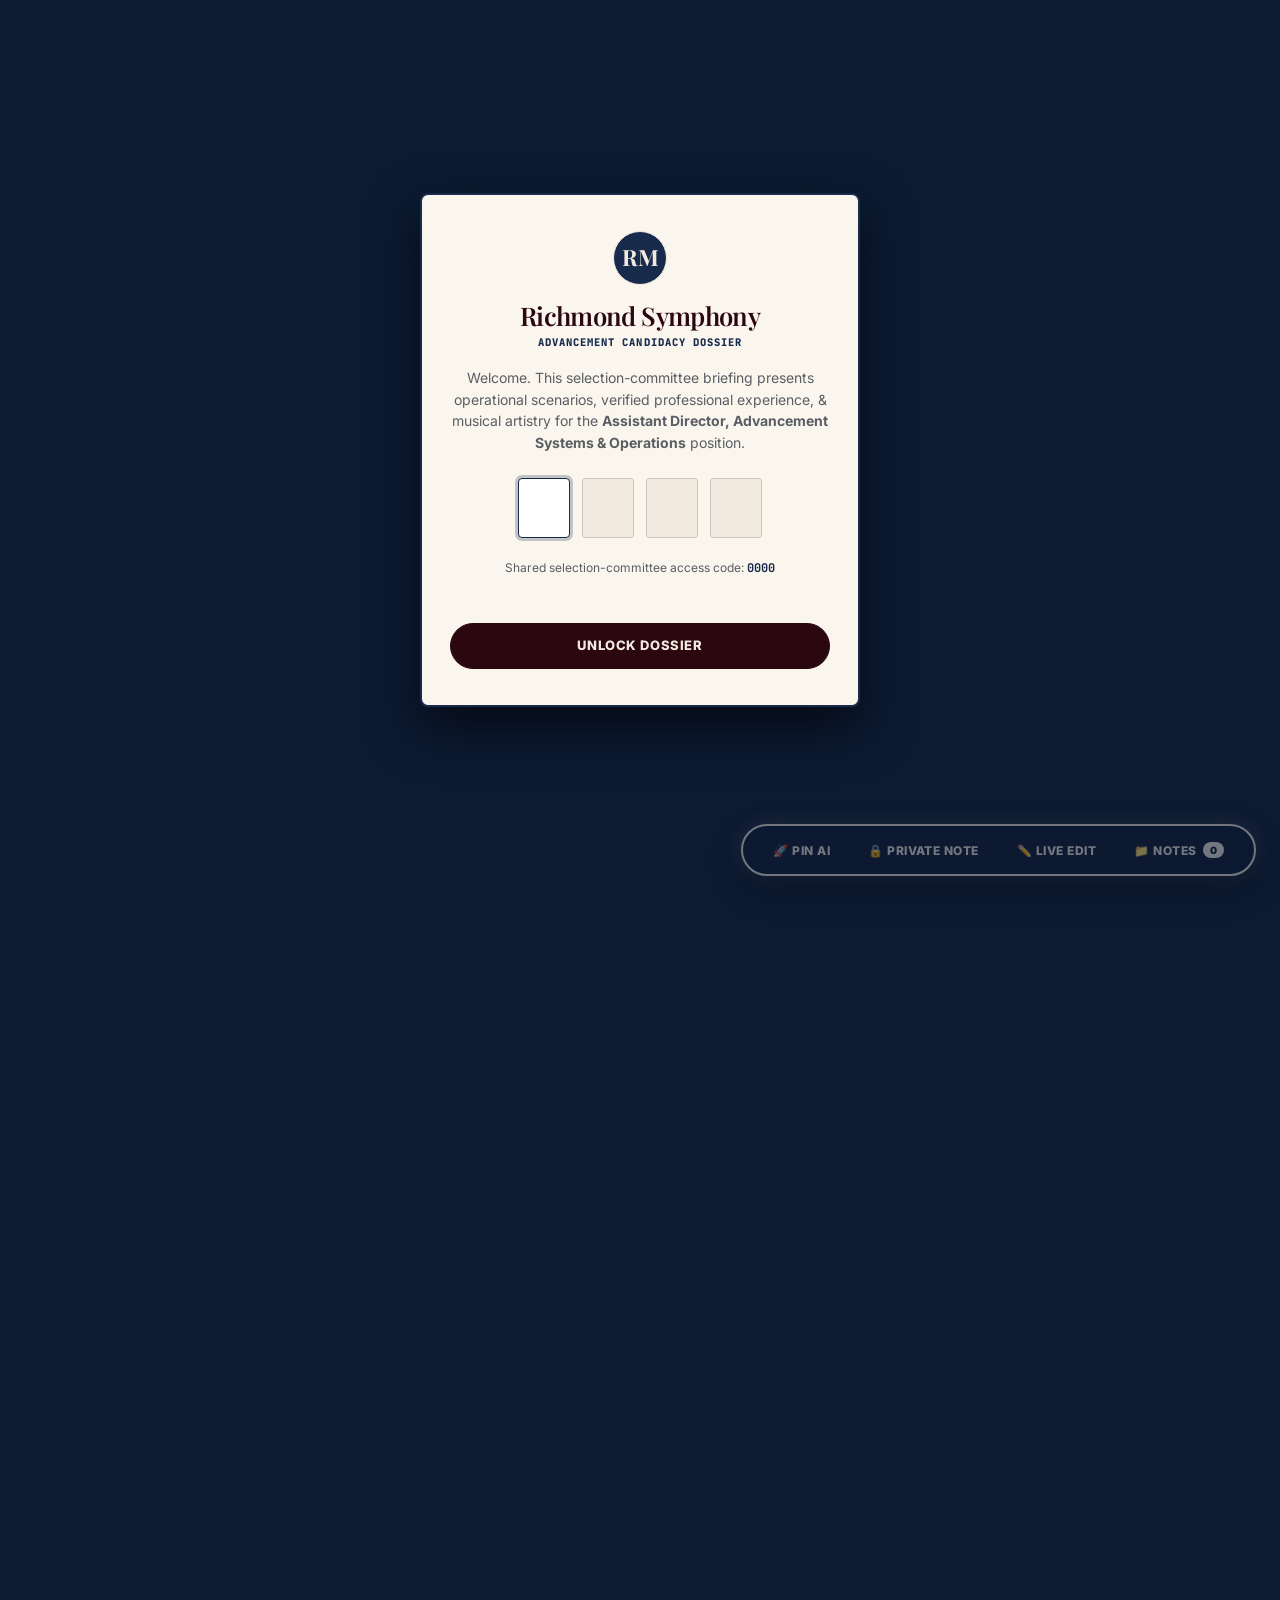
==== commit df5f99e9: "Release v1.6.6: refine Music and Artistry navigation copy" ====
--- a/index.html
+++ b/index.html
@@ -72,8 +72,8 @@
 
   <link rel="preconnect" href="https://fonts.googleapis.com">
   <link rel="preconnect" href="https://fonts.gstatic.com" crossorigin>
-  <link href="https://fonts.googleapis.com/css2?family=Newsreader:ital,opsz,wght@0,6..72,400;0,6..72,500;0,6..72,600;0,6..72,700;1,6..72,400;1,6..72,600&family=Inter:wght@300;400;500;600;700;800&family=JetBrains+Mono:wght@400;500;700;800&display=swap" rel="stylesheet">
-  <link rel="stylesheet" href="styles.css?v=1787258935">
+  <link href="https://fonts.googleapis.com/css2?family=Playfair+Display:ital,wght@0,400;0,500;0,600;0,700;1,400;1,500;1,600&family=Inter:wght@300;400;500;600;700;800&family=JetBrains+Mono:wght@400;500;700;800&display=swap" rel="stylesheet">
+  <link rel="stylesheet" href="styles.css?v=1787262632">
 </head>
 <!-- Review tooling switch: set data-review-tools="off" before going live to
      strip the pin-feedback dock, live edit, inspector and notes drawer. -->
@@ -85,8 +85,8 @@
        independent of the review-tools switch. -->
   <button type="button" class="build-badge" id="build-badge" aria-expanded="false" aria-controls="build-provenance-modal" title="View System Build Telemetry & Agent Handoff (Shift+V)">
     <span class="build-badge-agent" title="Active AI Agent: Codex (CDX)">CDX</span>
-    <span class="build-badge-live-dot" title="Local Release Candidate — Deployment Awaiting Approval" style="background:var(--gold-light);"></span>
-    <span class="build-badge-version">v1.6.5-rc</span>
+    <span class="build-badge-live-dot" title="Local release candidate — production remains v1.6.5" style="background:var(--gold-light);"></span>
+    <span class="build-badge-version">v1.6.6-rc</span>
     <span class="build-badge-sha">LOCAL</span>
     <span class="build-badge-date">Aug 20, 2026</span>
   </button>
@@ -104,23 +104,23 @@
       </div>
       <div class="provenance-card">
         <div class="provenance-card-label">Build Version</div>
-        <div class="provenance-card-value">v1.6.5-rc (Local Candidate)</div>
+        <div class="provenance-card-value">v1.6.6-rc (Local Candidate)</div>
       </div>
       <div class="provenance-card">
         <div class="provenance-card-label">Total Time Logged</div>
-        <div class="provenance-card-value" style="color:var(--gold-light); font-weight:800;">⏱️ 8.0 Hours (manually logged)</div>
+        <div class="provenance-card-value" style="color:var(--gold-light); font-weight:800;">⏱️ 8.4 Hours (manually logged)</div>
       </div>
       <div class="provenance-card">
         <div class="provenance-card-label">Git Commit SHA</div>
-        <div class="provenance-card-value" id="prov-commit-sha">#7c0763e + local release changes</div>
+        <div class="provenance-card-value" id="prov-commit-sha">#0161d08 + local copy refinement</div>
       </div>
       <div class="provenance-card">
         <div class="provenance-card-label">Sync Branch</div>
-        <div class="provenance-card-value">main (local) &bull; live remains previous release</div>
+        <div class="provenance-card-value">main (local) &bull; production remains v1.6.5</div>
       </div>
       <div class="provenance-card">
         <div class="provenance-card-label">Deployment</div>
-        <div class="provenance-card-value" style="color:#92400e; font-weight:800;">● Not Deployed &bull; Approval Required</div>
+        <div class="provenance-card-value" style="color:#92400e; font-weight:800;">● Candidate Not Deployed</div>
       </div>
     </div>
 
@@ -130,13 +130,13 @@
         <span style="color:#92400e; font-size:9px;">LOCAL RELEASE CANDIDATE</span>
       </div>
       <dl class="lifecycle-status-grid">
-        <div><dt>Local</dt><dd>v1.6.5-rc source-validated; browser readback pending</dd></div>
+        <div><dt>Local</dt><dd>v1.6.6-rc copy refinement</dd></div>
         <div><dt>Committed</dt><dd>No</dd></div>
         <div><dt>Pushed</dt><dd>No</dd></div>
         <div><dt>Merged / PR</dt><dd>No new PR or merge</dd></div>
-        <div><dt>Deployed</dt><dd>No &bull; authorization guard stopped upload</dd></div>
+        <div><dt>Deployed</dt><dd>No</dd></div>
         <div><dt>Staging</dt><dd>Not used</dd></div>
-        <div class="lifecycle-status-grid__wide"><dt>Live / Production</dt><dd>Previous release remains live; v1.6.5-rc is not public</dd></div>
+        <div class="lifecycle-status-grid__wide"><dt>Live / Production</dt><dd>v1.6.5 remains live; v1.6.6-rc is local only</dd></div>
       </dl>
       <details class="lifecycle-glossary">
         <summary>Lifecycle definitions used by all agents</summary>
@@ -162,33 +162,112 @@
         Hover or tap any version to view authoring &amp; deployment apps, session durations, itemized edit timestamps, and live push times.
       </div>
 
-      <!-- Time Summary Pill -->
-      <div style="display:flex; justify-content:space-between; align-items:center; background:#ffffff; border:1px solid var(--line); border-radius:4px; padding:5px 8px; margin-bottom:8px; font-size:10.5px;">
-        <span style="color:var(--navy); font-weight:800;">⏱️ Total Engineering: 8.0h</span>
-        <span style="font-family:var(--mono); font-size:9px; color:var(--muted); font-weight:700;">AG: 3.75h &bull; CL: 3.25h &bull; CDX: 1.0h</span>
-      </div>
+      <details class="telemetry-color-key">
+        <summary class="telemetry-color-key__title">(( Telemetry Color Key ))</summary>
+        <dl class="telemetry-color-key__grid">
+          <div><dt><span class="telemetry-swatch telemetry-swatch--local" aria-hidden="true"></span>Gold // Local</dt><dd>Work exists only on the development machine or is a release candidate; it is not deployed.</dd></div>
+          <div><dt><span class="telemetry-swatch telemetry-swatch--live" aria-hidden="true"></span>Green // Live</dt><dd>The production deployment and public custom-domain readback have both been verified.</dd></div>
+          <div><dt><span class="telemetry-swatch telemetry-swatch--released" aria-hidden="true"></span>Blue // Released</dt><dd>A completed historical release that is retained for provenance but is not the current live build.</dd></div>
+          <div><dt><span class="telemetry-swatch telemetry-swatch--attention" aria-hidden="true"></span>Red // Attention</dt><dd>A blocker, failed check, approval requirement, or other action that still needs resolution.</dd></div>
+          <div class="telemetry-color-key__wide"><dt><span class="telemetry-swatch telemetry-swatch--neutral" aria-hidden="true"></span>Cream // Information</dt><dd>Descriptive metadata only; this color does not communicate lifecycle progress.</dd></div>
+        </dl>
+      </details>
+
+      <details class="telemetry-color-key version-number-key">
+        <summary class="telemetry-color-key__title">(( Version Number Key ))</summary>
+        <p class="version-number-key__formula"><strong>MAJOR.MINOR.PATCH</strong> // first.second.third</p>
+        <p class="version-number-key__intro">This dossier adapts Semantic Versioning to product and interface changes. Compatibility means existing links, saved data, and core user workflows continue to work.</p>
+        <dl class="telemetry-color-key__grid version-number-key__grid">
+          <div>
+            <dt>PATCH // Third number</dt>
+            <dd><strong>1.1.1 → 1.1.2</strong><br>Backward-compatible corrections and small refinements: copy fixes, isolated visual adjustments, accessibility repairs, or bug fixes that add no new workflow.</dd>
+          </div>
+          <div>
+            <dt>MINOR // Second number</dt>
+            <dd><strong>1.1.2 → 1.2.0</strong><br>A meaningful new feature, section, export, or interaction that preserves existing workflows. The patch number resets to zero.</dd>
+          </div>
+          <div>
+            <dt>MAJOR // First number</dt>
+            <dd><strong>1.2.1 → 2.0.0</strong><br>A fundamental redesign or incompatible change to navigation, stored data, authentication, or a core workflow. The minor and patch numbers reset to zero.</dd>
+          </div>
+          <div>
+            <dt>Reading Existing Versions</dt>
+            <dd><strong>1.2.1</strong> is major generation 1, feature line 2, patch 1. <strong>2.1.1</strong> is major generation 2, feature line 1, patch 1.</dd>
+          </div>
+          <div class="telemetry-color-key__wide">
+            <dt>-rc // Release Candidate</dt>
+            <dd>A tested candidate for the next release. It is pre-release work and is not automatically committed, pushed, deployed, or live.</dd>
+          </div>
+        </dl>
+      </details>
+
+      <!-- Time Summary Pill: hover/focus previews the arithmetic; click/tap keeps it open. -->
+      <details class="engineering-time-breakdown">
+        <summary class="engineering-time-breakdown__summary">
+          <span>⏱️ Total Engineering: 8.4h</span>
+          <span class="engineering-time-breakdown__agents">AG: 3.75h &bull; CL: 3.25h &bull; CDX: 1.40h</span>
+        </summary>
+        <div class="engineering-time-breakdown__panel">
+          <strong>Calculation // 3.75 + 3.25 + 1.40 = 8.40 hours</strong>
+          <span><strong>Active time only:</strong> a work block runs from the first verified inspect, edit, or test action to the last action before an explicit break or a gap of 10+ minutes. Breaks, idle gaps, and time waiting for user input or approval are excluded. Active blocks are added, then the displayed project total is rounded to one decimal place.</span>
+          <span><strong>Precision note:</strong> AG and CL hours are inherited historical manual estimates; their break-level records cannot be independently reconstructed. CDX time is reconciled from the available session action timestamps. This is not an automated wall-clock timer.</span>
+        </div>
+      </details>
 
       <div class="provenance-changelog-list">
-        <!-- v1.6.5-rc -->
+        <!-- v1.6.6-rc -->
         <div class="version-item-wrap active">
           <div class="version-item-row" role="button" tabindex="0" aria-expanded="true">
-            <span><span class="agent-chip agent-chip--cdx">CDX</span> <strong>v1.6.5-rc</strong> (Current Local)</span>
-            <span class="version-row-tag" style="background:#fef3c7; color:#92400e; border-color:#fcd34d;">● 1.0h &bull; Aug 20</span>
+            <span><span class="agent-chip agent-chip--cdx">CDX</span> <strong>v1.6.6-rc</strong> (Current Local)</span>
+            <span class="version-row-tag" style="background:#fef3c7; color:#92400e; border-color:#fcd34d;">● 0.2h &bull; Aug 20</span>
           </div>
           <div class="version-hover-card">
             <div class="version-hover-header">
               <div class="version-hover-title">
-                <span>v1.6.5-rc · Structured Telemetry &amp; Safe Handoff Candidate</span>
+                <span>v1.6.6-rc · Navigation Copy Refinement</span>
                 <span style="color:#92400e; font-size:9px;">● LOCAL &bull; NOT DEPLOYED</span>
+              </div>
+              <div class="version-hover-meta">
+                <div><strong>Authoring Agent:</strong> Codex (CDX)</div>
+                <div><strong>Updated:</strong> Aug 20, 2026 · 5:44 PM EDT</div>
+                <div><strong>Source Baseline:</strong> #0161d08</div>
+                <div><strong>Production:</strong> v1.6.5 remains live</div>
+              </div>
+            </div>
+            <ul class="version-hover-bullets">
+              <li><strong>[5:33 PM]</strong> Renamed the “Piano Repertoire” navigation link to “Music &amp; Artistry” while preserving its destination and styling.</li>
+              <li><strong>[5:34 PM]</strong> Separated telemetry status colors: live remains green, released history is blue, and local candidates remain gold.</li>
+              <li><strong>[5:38 PM]</strong> Aligned the dossier with the main-site Playfair Display and Inter font system, retained JetBrains Mono for telemetry, and added the (( section label )) / // divider signature.</li>
+              <li><strong>[5:40 PM]</strong> Added a labeled telemetry color key explaining gold, green, blue, red, and neutral cream without relying on color alone.</li>
+              <li><strong>[5:42 PM]</strong> Made the telemetry color key keyboard-accessible, collapsible, and closed by default.</li>
+              <li><strong>[5:42 PM]</strong> Added a collapsed version-number key defining major, minor, patch, and release-candidate thresholds with concrete dossier examples.</li>
+              <li><strong>[5:43 PM]</strong> Applied the house editorial rule across visitor-facing copy: standalone “and” renders as “&amp;,” while “//” remains the structural separator.</li>
+              <li><strong>[5:44 PM]</strong> Added a hover, keyboard-focus, and tap-accessible engineering-time breakdown showing the agent totals, arithmetic, active-block method, break rule, exclusions, and precision limits.</li>
+            </ul>
+          </div>
+        </div>
+
+        <!-- v1.6.5 -->
+        <div class="version-item-wrap">
+          <div class="version-item-row" role="button" tabindex="0" aria-expanded="false">
+            <span><span class="agent-chip agent-chip--cdx">CDX</span> <strong>v1.6.5</strong> (Live)</span>
+            <span class="version-row-tag" style="background:#dcfce7; color:#15803d; border-color:#86efac;">● 1.1h &bull; Aug 20</span>
+          </div>
+          <div class="version-hover-card">
+            <div class="version-hover-header">
+              <div class="version-hover-title">
+                <span>v1.6.5 · Structured Telemetry &amp; Safe Handoff Release</span>
+                <span style="color:#15803d; font-size:9px;">● LIVE &bull; VERIFIED</span>
               </div>
               <div class="version-hover-meta">
                 <div><strong>Authoring &amp; Audit Agent:</strong> Codex (CDX)</div>
-                <div><strong>Deployment:</strong> Not deployed &bull; explicit sensitive-payload approval required</div>
-                <div><strong>Time Logged:</strong> 1.0 Hour</div>
+                <div><strong>Deployment:</strong> Authorized, deployed, and read back at the custom domain</div>
+                <div><strong>Time Logged:</strong> 1.1 Hours</div>
                 <div><strong>Audit Started:</strong> Aug 20, 2026 · 3:49 PM EDT</div>
-                <div><strong>Candidate Updated:</strong> Aug 20, 2026 · 5:07 PM EDT</div>
-                <div><strong>Source Baseline:</strong> #7c0763e + preserved local changes</div>
-                <div><strong>Production:</strong> Previous release unchanged</div>
+                <div><strong>Released:</strong> Aug 20, 2026 · 5:15 PM EDT</div>
+                <div><strong>Release Lineage:</strong> Source candidate #31f12ed</div>
+                <div><strong>First Verified Serving Candidate:</strong> #874e48f</div>
+                <div><strong>Production:</strong> v1.6.5 verified at the custom domain</div>
               </div>
             </div>
             <ul class="version-hover-bullets">
@@ -208,6 +287,7 @@
               <li><strong>[4:46 PM]</strong> Isolated the compact TikTok rule from the shared mobile grid breakpoint, restoring the full site layout.</li>
               <li><strong>[4:49 PM]</strong> Increased only the TikTok cards from 280px to a centered 320px intermediate size.</li>
               <li><strong>[5:07 PM]</strong> Refactored the handoff into current state, policy, safe release checkpoints, and archived history; added a separate machine-readable telemetry export.</li>
+              <li><strong>[5:15 PM]</strong> Committed and pushed the source, advanced both serving branches without force, and verified the release candidate through custom-domain and manifest readback.</li>
             </ul>
           </div>
         </div>
@@ -216,13 +296,13 @@
         <div class="version-item-wrap">
           <div class="version-item-row" role="button" tabindex="0" aria-expanded="false">
             <span><span class="agent-chip agent-chip--ag">AG</span> <strong>v1.6.2</strong> Release</span>
-            <span class="version-row-tag" style="background:#dcfce7; color:#15803d; border-color:#86efac;">● 1.0h &bull; Aug 19</span>
+            <span class="version-row-tag version-row-tag--released">● 1.0h &bull; Aug 19</span>
           </div>
           <div class="version-hover-card">
             <div class="version-hover-header">
               <div class="version-hover-title">
                 <span>v1.6.2 · Telemetry, iPadOS &amp; Annotation</span>
-                <span style="color:#15803d; font-size:9px;">● RELEASED</span>
+                <span class="version-status--released">● RELEASED</span>
               </div>
               <div class="version-hover-meta">
                 <div><strong>Authoring &amp; Edit Agent:</strong> Antigravity (AG)</div>
@@ -261,7 +341,7 @@
         <div class="version-item-wrap">
           <div class="version-item-row" role="button" tabindex="0" aria-expanded="false">
             <span><span class="agent-chip agent-chip--ag">AG</span> <strong>v1.6.0</strong> Feature</span>
-            <span class="version-row-tag">2.75h &bull; Aug 19</span>
+            <span class="version-row-tag version-row-tag--released">2.75h &bull; Aug 19</span>
           </div>
           <div class="version-hover-card">
             <div class="version-hover-header">
@@ -294,7 +374,7 @@
         <div class="version-item-wrap">
           <div class="version-item-row" role="button" tabindex="0" aria-expanded="false">
             <span><span class="agent-chip agent-chip--cl">CL</span> <strong>v1.5.1</strong> Baseline</span>
-            <span class="version-row-tag">2.5h &bull; Aug 18-19</span>
+            <span class="version-row-tag version-row-tag--released">2.5h &bull; Aug 18-19</span>
           </div>
           <div class="version-hover-card">
             <div class="version-hover-header">
@@ -327,7 +407,7 @@
         <div class="version-item-wrap">
           <div class="version-item-row" role="button" tabindex="0" aria-expanded="false">
             <span><span class="agent-chip agent-chip--cl">CL</span> <strong>v1.0.0</strong> Initial</span>
-            <span class="version-row-tag">0.75h &bull; Aug 17</span>
+            <span class="version-row-tag version-row-tag--released">0.75h &bull; Aug 17</span>
           </div>
           <div class="version-hover-card">
             <div class="version-hover-header">
@@ -467,7 +547,7 @@
             Systems Case Studies
           </a>
           <a href="#music" class="button button-maroon" style="font-size: 13px; padding: 12px 20px;">
-            Piano Repertoire
+            Music &amp; Artistry
           </a>
         </div>
 
@@ -1300,6 +1380,6 @@
   </div>
 
   <!-- Suite Script (external only — no inline duplication) -->
-  <script src="script.js?v=1787258935"></script>
+  <script src="script.js?v=1787262632"></script>
 </body>
 </html>
--- a/styles.css
+++ b/styles.css
@@ -3,7 +3,7 @@
    Refined Brand System: Deep Navy, Cabernet Maroon, Antique Cream & Paper
    ========================================================================== */
 
-@import url('https://fonts.googleapis.com/css2?family=Newsreader:ital,opsz,wght@0,6..72,400;0,6..72,500;0,6..72,600;0,6..72,700;1,6..72,400;1,6..72,600&family=Inter:wght@300;400;500;600;700;800&family=JetBrains+Mono:wght@400;500;700;800&display=swap');
+@import url('https://fonts.googleapis.com/css2?family=Playfair+Display:ital,wght@0,400;0,500;0,600;0,700;1,400;1,500;1,600&family=Inter:wght@300;400;500;600;700;800&family=JetBrains+Mono:wght@400;500;700;800&display=swap');
 
 :root {
   /* Strict Palette: Deep Atlantic Navy, Cabernet Maroon, Warm Cream & Paper */
@@ -57,7 +57,7 @@
 
   /* Typography Stack */
   --sans:  "Inter", -apple-system, BlinkMacSystemFont, "Segoe UI", Roboto, sans-serif;
-  --serif: "Newsreader", "Iowan Old Style", Georgia, serif;
+  --serif: "Playfair Display", "Iowan Old Style", Georgia, serif;
   --mono:  "JetBrains Mono", "SFMono-Regular", Consolas, monospace;
 
   /* Layout Measurements */
@@ -438,6 +438,29 @@
   justify-content: center;
   gap: clamp(10px, 1.4vw, 22px);
   list-style: none;
+}
+
+.desktop-nav li {
+  display: inline-flex;
+  align-items: center;
+  gap: clamp(8px, 0.9vw, 14px);
+}
+
+.desktop-nav li + li::before {
+  color: var(--cream);
+  content: "//";
+  font-family: var(--mono);
+  font-size: 9px;
+  font-weight: 800;
+  opacity: 0.48;
+}
+
+.kicker::before {
+  content: "(( ";
+}
+
+.kicker::after {
+  content: " ))";
 }
 
 .desktop-nav a {
@@ -2950,6 +2973,226 @@
   border: 1px solid var(--line);
 }
 
+.version-item-row .version-row-tag--released {
+  background: var(--blue-l3);
+  border-color: var(--cream);
+  color: var(--cream);
+}
+
+.telemetry-color-key {
+  margin-bottom: 10px;
+  padding: 9px;
+  border: 1px solid var(--line);
+  border-radius: 6px;
+  background: #ffffff;
+}
+
+.telemetry-color-key__title {
+  cursor: pointer;
+  color: var(--navy);
+  font-family: var(--mono);
+  font-size: 9px;
+  font-weight: 800;
+  letter-spacing: 0.08em;
+  text-transform: uppercase;
+}
+
+.telemetry-color-key__title::marker {
+  color: var(--maroon);
+}
+
+.telemetry-color-key__title:focus-visible {
+  outline: 2px solid var(--navy);
+  outline-offset: 3px;
+}
+
+.telemetry-color-key[open] .telemetry-color-key__title {
+  margin-bottom: 7px;
+  padding-bottom: 6px;
+  border-bottom: 1px solid var(--line);
+}
+
+.telemetry-color-key__grid {
+  display: grid;
+  grid-template-columns: repeat(2, minmax(0, 1fr));
+  gap: 6px;
+  margin: 0;
+}
+
+.telemetry-color-key__grid > div {
+  padding: 6px;
+  border: 1px solid var(--line);
+  border-radius: 4px;
+  background: var(--paper);
+}
+
+.telemetry-color-key__grid .telemetry-color-key__wide {
+  grid-column: 1 / -1;
+}
+
+.telemetry-color-key dt {
+  display: flex;
+  align-items: center;
+  gap: 6px;
+  margin-bottom: 3px;
+  color: var(--ink);
+  font-family: var(--mono);
+  font-size: 8.5px;
+  font-weight: 800;
+  text-transform: uppercase;
+}
+
+.telemetry-color-key dd {
+  margin: 0;
+  color: var(--muted);
+  font-size: 9px;
+  line-height: 1.35;
+}
+
+.version-number-key__formula {
+  margin: 0 0 4px;
+  color: var(--navy);
+  font-family: var(--mono);
+  font-size: 10px;
+  letter-spacing: 0.04em;
+}
+
+.version-number-key__intro {
+  margin: 0 0 7px;
+  color: var(--muted);
+  font-size: 9px;
+  line-height: 1.4;
+}
+
+.version-number-key__grid dd strong {
+  color: var(--navy);
+  font-family: var(--mono);
+  font-size: 8.5px;
+}
+
+.engineering-time-breakdown {
+  position: relative;
+  z-index: 3;
+  margin-bottom: 8px;
+}
+
+.engineering-time-breakdown__summary {
+  display: flex;
+  justify-content: space-between;
+  align-items: center;
+  gap: 10px;
+  padding: 5px 8px;
+  border: 1px solid var(--line);
+  border-radius: 4px;
+  background: #ffffff;
+  color: var(--navy);
+  cursor: help;
+  font-size: 10.5px;
+  font-weight: 800;
+  list-style: none;
+}
+
+.engineering-time-breakdown__summary::-webkit-details-marker {
+  display: none;
+}
+
+.engineering-time-breakdown__summary::after {
+  content: "?";
+  display: inline-grid;
+  width: 16px;
+  height: 16px;
+  flex: 0 0 16px;
+  place-items: center;
+  border: 1px solid var(--navy);
+  border-radius: 50%;
+  font-family: var(--mono);
+  font-size: 9px;
+}
+
+.engineering-time-breakdown__summary:focus-visible {
+  outline: 2px solid var(--navy);
+  outline-offset: 2px;
+}
+
+.engineering-time-breakdown__agents {
+  margin-left: auto;
+  color: var(--muted);
+  font-family: var(--mono);
+  font-size: 9px;
+  font-weight: 700;
+}
+
+.engineering-time-breakdown__panel {
+  position: absolute;
+  right: 0;
+  left: 0;
+  display: none;
+  gap: 4px;
+  margin-top: 4px;
+  padding: 8px;
+  border: 1px solid var(--navy);
+  border-radius: 5px;
+  background: var(--paper);
+  box-shadow: 0 8px 20px rgba(13, 26, 50, 0.18);
+  color: var(--muted);
+  font-size: 9px;
+  line-height: 1.4;
+}
+
+.engineering-time-breakdown__panel strong {
+  color: var(--navy);
+  font-family: var(--mono);
+  font-size: 9px;
+}
+
+.engineering-time-breakdown:hover .engineering-time-breakdown__panel,
+.engineering-time-breakdown:focus-within .engineering-time-breakdown__panel,
+.engineering-time-breakdown[open] .engineering-time-breakdown__panel {
+  display: grid;
+}
+
+@media (max-width: 560px) {
+  .engineering-time-breakdown__summary {
+    align-items: flex-start;
+    flex-wrap: wrap;
+  }
+
+  .engineering-time-breakdown__agents {
+    width: calc(100% - 26px);
+    margin-left: 0;
+  }
+}
+
+.telemetry-swatch {
+  width: 10px;
+  height: 10px;
+  flex: 0 0 10px;
+  border: 1px solid rgba(21, 28, 34, 0.35);
+  border-radius: 50%;
+}
+
+.telemetry-swatch--local { background: var(--gold-light); }
+.telemetry-swatch--live { background: #15803d; }
+.telemetry-swatch--released { background: var(--blue-l3); }
+.telemetry-swatch--attention { background: var(--maroon); }
+.telemetry-swatch--neutral { background: var(--cream); }
+
+@media (max-width: 480px) {
+  .telemetry-color-key__grid {
+    grid-template-columns: 1fr;
+  }
+
+  .telemetry-color-key__grid .telemetry-color-key__wide {
+    grid-column: auto;
+  }
+}
+
+.version-status--released {
+  color: var(--blue-l3);
+  font-size: 9px;
+  font-weight: 800;
+}
+
 .version-hover-card {
   display: none;
   margin-top: 6px;
